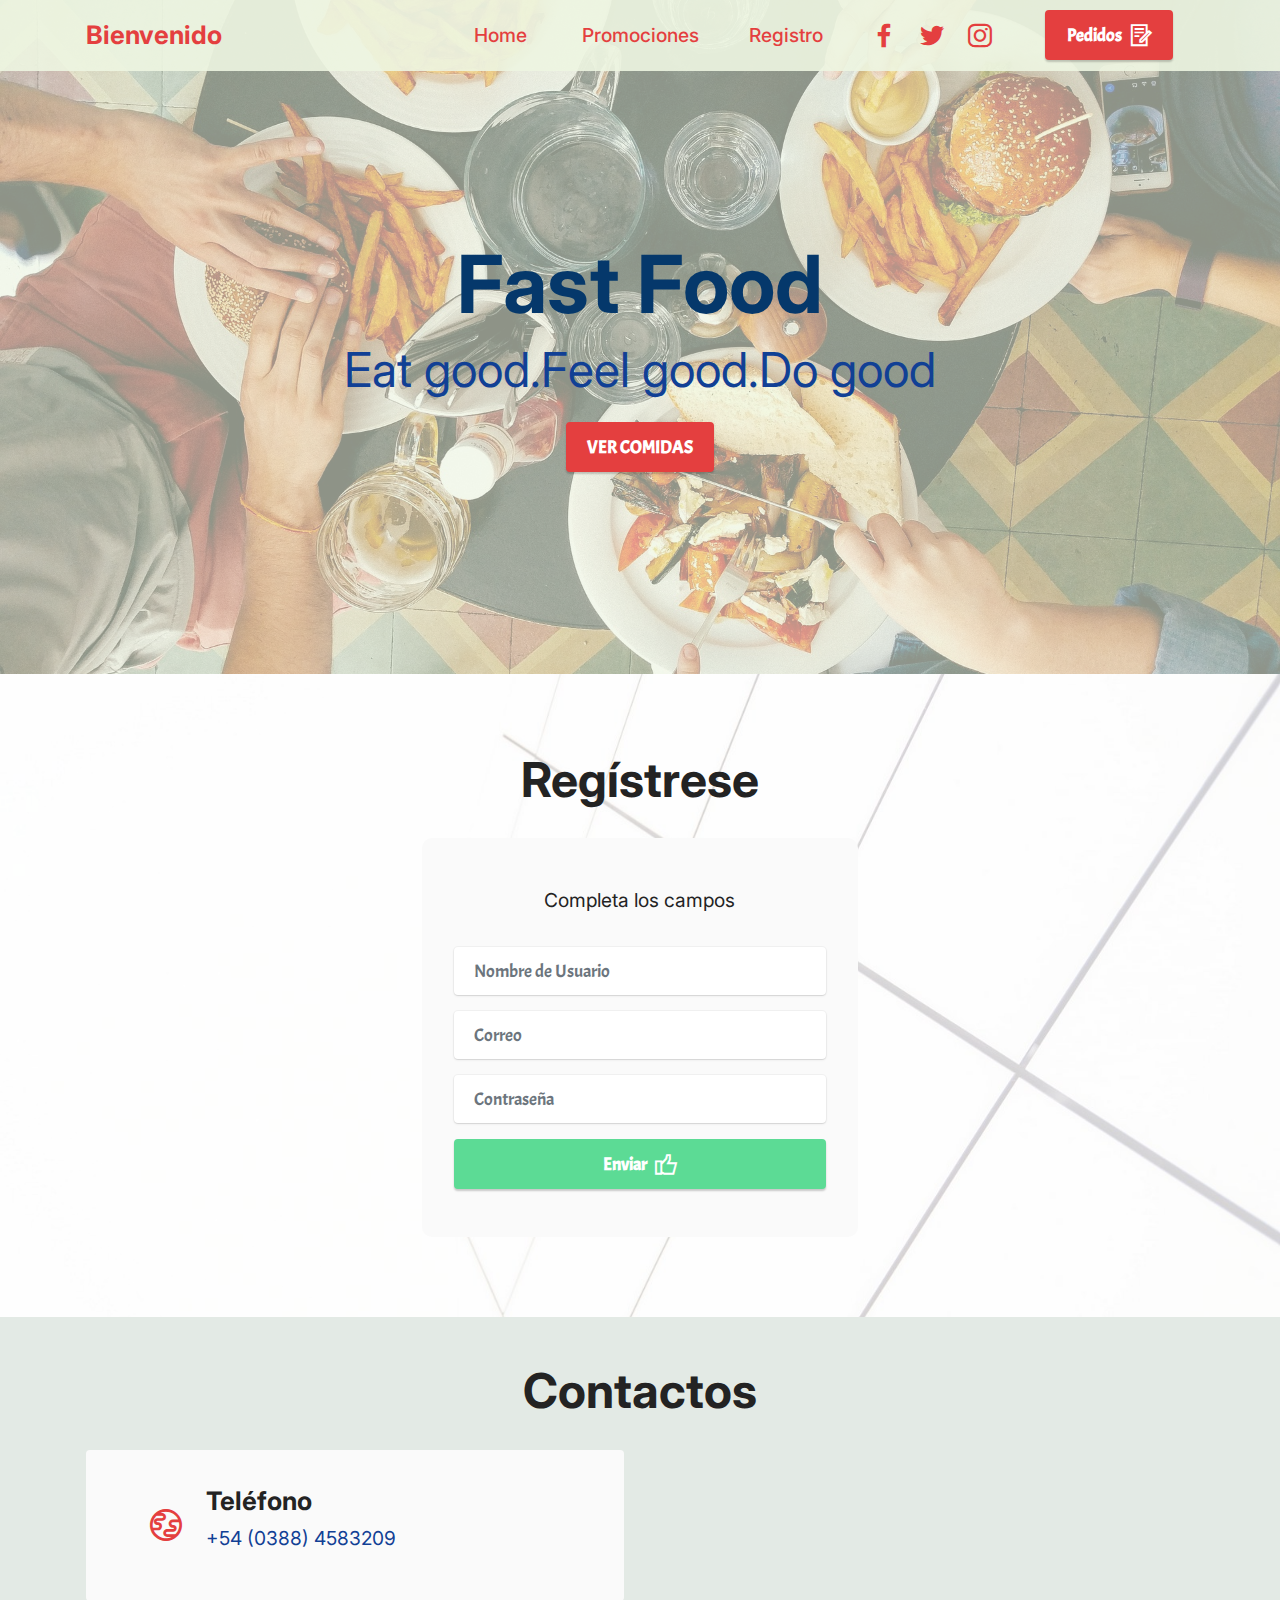
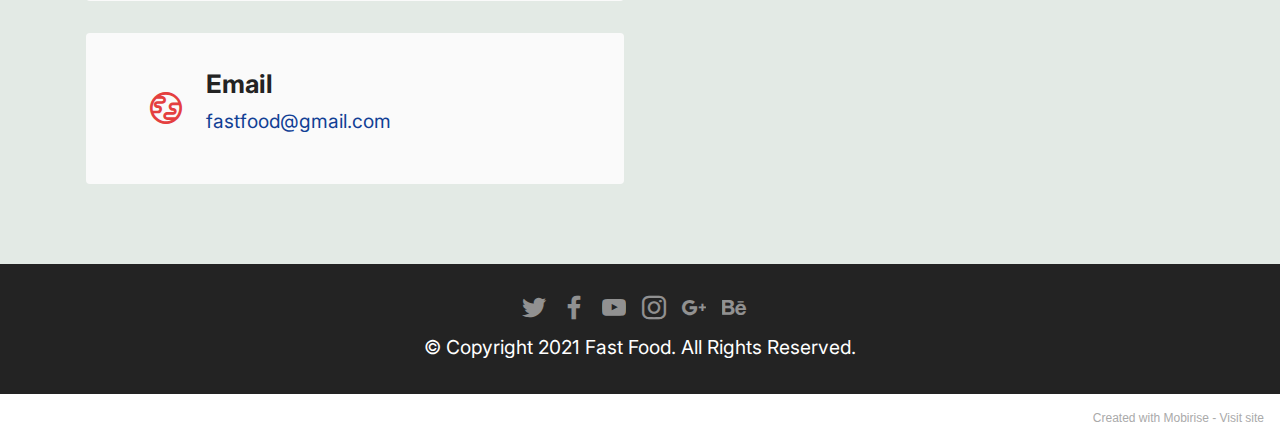
==== page2.html @ 4816d9d2 "Add files via upload" ====
<!DOCTYPE html>
<html  >
<head>
  <!-- Site made with Mobirise Website Builder v5.5.0, https://mobirise.com -->
  <meta charset="UTF-8">
  <meta http-equiv="X-UA-Compatible" content="IE=edge">
  <meta name="generator" content="Mobirise v5.5.0, mobirise.com">
  <meta name="viewport" content="width=device-width, initial-scale=1, minimum-scale=1">
  <link rel="shortcut icon" href="assets/images/mbr.png" type="image/x-icon">
  <meta name="description" content="">
  
  
  <title>Registro</title>
  <link rel="stylesheet" href="assets/web/assets/mobirise-icons2/mobirise2.css">
  <link rel="stylesheet" href="assets/bootstrap/css/bootstrap.min.css">
  <link rel="stylesheet" href="assets/bootstrap/css/bootstrap-grid.min.css">
  <link rel="stylesheet" href="assets/bootstrap/css/bootstrap-reboot.min.css">
  <link rel="stylesheet" href="assets/dropdown/css/style.css">
  <link rel="stylesheet" href="assets/socicon/css/styles.css">
  <link rel="stylesheet" href="assets/theme/css/style.css">
  <link rel="preload" href="https://fonts.googleapis.com/css?family=Inter:100,200,300,400,500,600,700,800,900&display=swap" as="style" onload="this.onload=null;this.rel='stylesheet'">
  <noscript><link rel="stylesheet" href="https://fonts.googleapis.com/css?family=Inter:100,200,300,400,500,600,700,800,900&display=swap"></noscript>
  <link rel="preload" href="https://fonts.googleapis.com/css?family=Acme:400&display=swap" as="style" onload="this.onload=null;this.rel='stylesheet'">
  <noscript><link rel="stylesheet" href="https://fonts.googleapis.com/css?family=Acme:400&display=swap"></noscript>
  <link rel="preload" as="style" href="assets/mobirise/css/mbr-additional.css"><link rel="stylesheet" href="assets/mobirise/css/mbr-additional.css" type="text/css">
  
  
  
  
</head>
<body>

<!-- Analytics -->
<!-- Global site tag (gtag.js) - Google Analytics -->
<script async src="https://www.googletagmanager.com/gtag/js?id=G-RND6JES4FY"></script>
<script>
  window.dataLayer = window.dataLayer || [];
  function gtag(){dataLayer.push(arguments);}
  gtag('js', new Date());

  gtag('config', 'G-RND6JES4FY');
</script>
<!-- /Analytics -->


  
  <section data-bs-version="5.1" class="menu menu3 cid-sO0HNmCEpI" once="menu" id="menu3-s">
    
    <nav class="navbar navbar-dropdown navbar-expand-lg">
        <div class="container">
            <div class="navbar-brand">
                
                <span class="navbar-caption-wrap"><a class="navbar-caption text-primary display-5" href="index.html">Bienvenido</a></span>
            </div>
            <button class="navbar-toggler" type="button" data-toggle="collapse" data-bs-toggle="collapse" data-target="#navbarSupportedContent" data-bs-target="#navbarSupportedContent" aria-controls="navbarNavAltMarkup" aria-expanded="false" aria-label="Toggle navigation">
                <div class="hamburger">
                    <span></span>
                    <span></span>
                    <span></span>
                    <span></span>
                </div>
            </button>
            <div class="collapse navbar-collapse" id="navbarSupportedContent">
                <ul class="navbar-nav nav-dropdown" data-app-modern-menu="true"><li class="nav-item"><a class="nav-link link text-primary display-7" href="index.html">Home&nbsp;</a></li>
                    <li class="nav-item"><a class="nav-link link text-primary display-7" href="page4.html#gallery2-1t">Promociones</a></li>
                    <li class="nav-item"><a class="nav-link link text-primary display-7" href="page2.html#form7-20">Registro</a>
                    </li></ul>
                <div class="icons-menu">
                    <a class="iconfont-wrapper" href="https://mobiri.se" target="_blank">
                        <span class="p-2 mbr-iconfont socicon-facebook socicon"></span>
                    </a>
                    <a class="iconfont-wrapper" href="https://mobiri.se" target="_blank">
                        <span class="p-2 mbr-iconfont socicon-twitter socicon"></span>
                    </a>
                    <a class="iconfont-wrapper" href="https://mobiri.se" target="_blank">
                        <span class="p-2 mbr-iconfont socicon-instagram socicon"></span>
                    </a>
                    
                </div>
                <div class="navbar-buttons mbr-section-btn"><a class="btn btn-primary display-4" href="page3.html#form5-1c"><span class="mobi-mbri mobi-mbri-contact-form mbr-iconfont mbr-iconfont-btn"></span>
                        Pedidos</a></div>
            </div>
        </div>
    </nav>
</section>

<section data-bs-version="5.1" class="header1 cid-sO0HNnOrKz" id="header1-t">

    

    <div class="mbr-overlay" style="opacity: 0.6; background-color: rgb(237, 245, 225);"></div>

    <div class="container">
        <div class="row justify-content-center">
            <div class="col-12 col-lg-8">
                <h1 class="mbr-section-title mbr-fonts-style mb-3 display-1"><strong>Fast Food</strong></h1>
                
                <p class="mbr-text mbr-fonts-style display-2">Eat good.Feel good.Do good</p>
                <div class="mbr-section-btn mt-3"><a class="btn btn-primary display-4" href="index.html#content4-6">VER COMIDAS</a></div>
            </div>
        </div>
    </div>
</section>

<section data-bs-version="5.1" class="form7 cid-sO2kpKdCYU" id="form7-20">
    
    <div class="mbr-overlay"></div>
    <div class="container">
        <div class="mbr-section-head">
            <h3 class="mbr-section-title mbr-fonts-style align-center mb-0 display-2">
                <strong>Regístrese</strong></h3>
            
        </div>
        <div class="row justify-content-center mt-4">
            <div class="col-lg-8 mx-auto mbr-form" data-form-type="formoid">
                <form action="https://mobirise.eu/" method="POST" class="mbr-form form-with-styler mx-auto" data-form-title="Form Name"><input type="hidden" name="email" data-form-email="true" value="JmSwLYJWiqHItjQiKoiKhChWMJL6I3guAiM8AepQ29w8Md8Z3xmCyJMLOm76QM/8bod6u0QLLZIldmNcFqNad4gd3/BIemhF9tUUWLA5V/eNW3bGuggR3zkkkn7nS+KD">
                    <p class="mbr-text mbr-fonts-style align-center mb-4 display-7">&nbsp;Completa los campos&nbsp;</p>
                    <div class="row">
                        <div hidden="hidden" data-form-alert="" class="alert alert-success col-12">Thanks for filling
                            out the form!</div>
                        <div hidden="hidden" data-form-alert-danger="" class="alert alert-danger col-12">Oops...! some
                            problem!</div>
                    </div>
                    <div class="dragArea row">
                        <div class="col-lg-12 col-md-12 col-sm-12 form-group mb-3" data-for="name">
                            <input type="text" name="name" placeholder="Nombre de Usuario" data-form-field="name" class="form-control" value="" id="name-form7-20">
                        </div>
                        <div class="col-lg-12 col-md-12 col-sm-12 form-group mb-3" data-for="email">
                            <input type="email" name="email" placeholder="Correo" data-form-field="email" class="form-control" value="" id="email-form7-20">
                        </div>
                        <div data-for="phone" class="col-lg-12 col-md-12 col-sm-12 form-group mb-3">
                            <input type="tel" name="phone" placeholder="Contraseña" data-form-field="phone" class="form-control" value="" id="phone-form7-20">
                        </div>
                        <div class="col-auto mbr-section-btn align-center"><button type="submit" class="btn btn-secondary display-4"><span class="mobi-mbri mobi-mbri-like mbr-iconfont mbr-iconfont-btn"></span>Enviar</button></div>
                    </div>
                </form>
            </div>
        </div>
    </div>
</section>

<section data-bs-version="5.1" class="contacts3 map1 cid-sO28MG4pJj" id="contacts3-1x">

    
    
    <div class="container">
        <div class="mbr-section-head">
            <h3 class="mbr-section-title mbr-fonts-style align-center mb-0 display-2">
                <strong>Contactos</strong></h3>
            
        </div>
        <div class="row justify-content-center mt-4">
            <div class="card col-12 col-md-6">
                <div class="card-wrapper">
                    <div class="image-wrapper">
                        <span class="mbr-iconfont mobi-mbri-globe mobi-mbri"></span>
                    </div>
                    <div class="text-wrapper">
                        <h6 class="card-title mbr-fonts-style mb-1 display-5"><strong>Teléfono</strong></h6>
                        <p class="mbr-text mbr-fonts-style display-7">+54 (0388) 4583209</p>
                    </div>
                </div>
                <div class="card-wrapper">
                    <div class="image-wrapper">
                        <span class="mbr-iconfont mobi-mbri-globe mobi-mbri"></span>
                    </div>
                    <div class="text-wrapper">
                        <h6 class="card-title mbr-fonts-style mb-1 display-5">
                            <strong>Email</strong>
                        </h6>
                        <p class="mbr-text mbr-fonts-style display-7">fastfood@gmail.com</p>
                    </div>
                </div>
            </div>
            <div class="map-wrapper col-12 col-md-6">
                <div class="google-map"><iframe frameborder="0" style="border:0" src="https://www.google.com/maps/embed/v1/place?key=AIzaSyDk89J4FSunMF33ruMVWJaJht_Ro0kvoXs&amp;q=San Salvador de Jujuy Balcarce 234" allowfullscreen=""></iframe></div>
            </div>
        </div>
    </div>
</section>

<section data-bs-version="5.1" class="footer3 cid-sO2r8i5CDQ" once="footers" id="footer3-21">

    

    

    <div class="container">
        <div class="media-container-row align-center mbr-white">
            
            <div class="row social-row">
                <div class="social-list align-right pb-2">
                    
                    
                    
                    
                    
                    
                <div class="soc-item">
                        <a href="https://twitter.com/mobirise" target="_blank">
                            <span class="socicon-twitter socicon mbr-iconfont mbr-iconfont-social"></span>
                        </a>
                    </div><div class="soc-item">
                        <a href="https://www.facebook.com/pages/Mobirise/1616226671953247" target="_blank">
                            <span class="socicon-facebook socicon mbr-iconfont mbr-iconfont-social"></span>
                        </a>
                    </div><div class="soc-item">
                        <a href="https://www.youtube.com/c/mobirise" target="_blank">
                            <span class="socicon-youtube socicon mbr-iconfont mbr-iconfont-social"></span>
                        </a>
                    </div><div class="soc-item">
                        <a href="https://instagram.com/mobirise" target="_blank">
                            <span class="socicon-instagram socicon mbr-iconfont mbr-iconfont-social"></span>
                        </a>
                    </div><div class="soc-item">
                        <a href="https://plus.google.com/u/0/+Mobirise" target="_blank">
                            <span class="socicon-googleplus socicon mbr-iconfont mbr-iconfont-social"></span>
                        </a>
                    </div><div class="soc-item">
                        <a href="https://www.behance.net/Mobirise" target="_blank">
                            <span class="socicon-behance socicon mbr-iconfont mbr-iconfont-social"></span>
                        </a>
                    </div></div>
            </div>
            <div class="row row-copirayt">
                <p class="mbr-text mb-0 mbr-fonts-style mbr-white align-center display-7">
                    © Copyright 2021 Fast Food. All Rights Reserved.
                </p>
            </div>
        </div>
    </div>
</section><section style="background-color: #fff; font-family: -apple-system, BlinkMacSystemFont, 'Segoe UI', 'Roboto', 'Helvetica Neue', Arial, sans-serif; color:#aaa; font-size:12px; padding: 0; align-items: center; display: flex;"><a href="https://mobirise.site/j" style="flex: 1 1; height: 3rem; padding-left: 1rem;"></a><p style="flex: 0 0 auto; margin:0; padding-right:1rem;">Created with Mobirise - <a href="https://mobirise.site/l" style="color:#aaa;">Visit site</a></p></section><script src="assets/bootstrap/js/bootstrap.bundle.min.js"></script>  <script src="assets/smoothscroll/smooth-scroll.js"></script>  <script src="assets/ytplayer/index.js"></script>  <script src="assets/dropdown/js/navbar-dropdown.js"></script>  <script src="assets/theme/js/script.js"></script>  <script src="assets/formoid/formoid.min.js"></script>  
  
  
</body>
</html>
---- assets/web/assets/mobirise-icons2/mobirise2.css ----
@font-face {
  font-family: 'Moririse2';
  font-display: swap;
  src:  url('mobirise2.eot?f2bix4');
  src:  url('mobirise2.eot?f2bix4#iefix') format('embedded-opentype'),
    url('mobirise2.ttf?f2bix4') format('truetype'),
    url('mobirise2.woff?f2bix4') format('woff'),
    url('mobirise2.svg?f2bix4#mobirise2') format('svg');
  font-weight: normal;
  font-style: normal;
}

[class^="mobi-"], [class*=" mobi-"] {
  /* use !important to prevent issues with browser extensions that change fonts */
  font-family: 'Moririse2' !important;
  speak: none;
  font-style: normal;
  font-weight: normal;
  font-variant: normal;
  text-transform: none;
  line-height: 1;

  /* Better Font Rendering =========== */
  -webkit-font-smoothing: antialiased;
  -moz-osx-font-smoothing: grayscale;
}

.mobi-mbri-add-submenu:before {
  content: "\e900";
}
.mobi-mbri-alert:before {
  content: "\e901";
}
.mobi-mbri-align-center:before {
  content: "\e902";
}
.mobi-mbri-align-justify:before {
  content: "\e903";
}
.mobi-mbri-align-left:before {
  content: "\e904";
}
.mobi-mbri-align-right:before {
  content: "\e905";
}
.mobi-mbri-android:before {
  content: "\e906";
}
.mobi-mbri-apple:before {
  content: "\e907";
}
.mobi-mbri-arrow-down:before {
  content: "\e908";
}
.mobi-mbri-arrow-next:before {
  content: "\e909";
}
.mobi-mbri-arrow-prev:before {
  content: "\e90a";
}
.mobi-mbri-arrow-up:before {
  content: "\e90b";
}
.mobi-mbri-bold:before {
  content: "\e90c";
}
.mobi-mbri-bookmark:before {
  content: "\e90d";
}
.mobi-mbri-bootstrap:before {
  content: "\e90e";
}
.mobi-mbri-briefcase:before {
  content: "\e90f";
}
.mobi-mbri-browse:before {
  content: "\e910";
}
.mobi-mbri-bulleted-list:before {
  content: "\e911";
}
.mobi-mbri-calendar:before {
  content: "\e912";
}
.mobi-mbri-camera:before {
  content: "\e913";
}
.mobi-mbri-cart-add:before {
  content: "\e914";
}
.mobi-mbri-cart-full:before {
  content: "\e915";
}
.mobi-mbri-cash:before {
  content: "\e916";
}
.mobi-mbri-change-style:before {
  content: "\e917";
}
.mobi-mbri-chat:before {
  content: "\e918";
}
.mobi-mbri-clock:before {
  content: "\e919";
}
.mobi-mbri-close:before {
  content: "\e91a";
}
.mobi-mbri-cloud:before {
  content: "\e91b";
}
.mobi-mbri-code:before {
  content: "\e91c";
}
.mobi-mbri-contact-form:before {
  content: "\e91d";
}
.mobi-mbri-credit-card:before {
  content: "\e91e";
}
.mobi-mbri-cursor-click:before {
  content: "\e91f";
}
.mobi-mbri-cust-feedback:before {
  content: "\e920";
}
.mobi-mbri-database:before {
  content: "\e921";
}
.mobi-mbri-delivery:before {
  content: "\e922";
}
.mobi-mbri-desktop:before {
  content: "\e923";
}
.mobi-mbri-devices:before {
  content: "\e924";
}
.mobi-mbri-down:before {
  content: "\e925";
}
.mobi-mbri-download-2:before {
  content: "\e926";
}
.mobi-mbri-download:before {
  content: "\e927";
}
.mobi-mbri-drag-n-drop-2:before {
  content: "\e928";
}
.mobi-mbri-drag-n-drop:before {
  content: "\e929";
}
.mobi-mbri-edit-2:before {
  content: "\e92a";
}
.mobi-mbri-edit:before {
  content: "\e92b";
}
.mobi-mbri-error:before {
  content: "\e92c";
}
.mobi-mbri-extension:before {
  content: "\e92d";
}
.mobi-mbri-features:before {
  content: "\e92e";
}
.mobi-mbri-file:before {
  content: "\e92f";
}
.mobi-mbri-flag:before {
  content: "\e930";
}
.mobi-mbri-folder:before {
  content: "\e931";
}
.mobi-mbri-gift:before {
  content: "\e932";
}
.mobi-mbri-github:before {
  content: "\e933";
}
.mobi-mbri-globe-2:before {
  content: "\e934";
}
.mobi-mbri-globe:before {
  content: "\e935";
}
.mobi-mbri-growing-chart:before {
  content: "\e936";
}
.mobi-mbri-hearth:before {
  content: "\e937";
}
.mobi-mbri-help:before {
  content: "\e938";
}
.mobi-mbri-home:before {
  content: "\e939";
}
.mobi-mbri-hot-cup:before {
  content: "\e93a";
}
.mobi-mbri-idea:before {
  content: "\e93b";
}
.mobi-mbri-image-gallery:before {
  content: "\e93c";
}
.mobi-mbri-image-slider:before {
  content: "\e93d";
}
.mobi-mbri-info:before {
  content: "\e93e";
}
.mobi-mbri-italic:before {
  content: "\e93f";
}
.mobi-mbri-key:before {
  content: "\e940";
}
.mobi-mbri-laptop:before {
  content: "\e941";
}
.mobi-mbri-layers:before {
  content: "\e942";
}
.mobi-mbri-left-right:before {
  content: "\e943";
}
.mobi-mbri-left:before {
  content: "\e944";
}
.mobi-mbri-letter:before {
  content: "\e945";
}
.mobi-mbri-like:before {
  content: "\e946";
}
.mobi-mbri-link:before {
  content: "\e947";
}
.mobi-mbri-lock:before {
  content: "\e948";
}
.mobi-mbri-login:before {
  content: "\e949";
}
.mobi-mbri-logout:before {
  content: "\e94a";
}
.mobi-mbri-magic-stick:before {
  content: "\e94b";
}
.mobi-mbri-map-pin:before {
  content: "\e94c";
}
.mobi-mbri-menu:before {
  content: "\e94d";
}
.mobi-mbri-mobile-2:before {
  content: "\e94e";
}
.mobi-mbri-mobile-horizontal:before {
  content: "\e94f";
}
.mobi-mbri-mobile:before {
  content: "\e950";
}
.mobi-mbri-mobirise:before {
  content: "\e951";
}
.mobi-mbri-more-horizontal:before {
  content: "\e952";
}
.mobi-mbri-more-vertical:before {
  content: "\e953";
}
.mobi-mbri-music:before {
  content: "\e954";
}
.mobi-mbri-new-file:before {
  content: "\e955";
}
.mobi-mbri-numbered-list:before {
  content: "\e956";
}
.mobi-mbri-opened-folder:before {
  content: "\e957";
}
.mobi-mbri-pages:before {
  content: "\e958";
}
.mobi-mbri-paper-plane:before {
  content: "\e959";
}
.mobi-mbri-paperclip:before {
  content: "\e95a";
}
.mobi-mbri-phone:before {
  content: "\e95b";
}
.mobi-mbri-photo:before {
  content: "\e95c";
}
.mobi-mbri-photos:before {
  content: "\e95d";
}
.mobi-mbri-pin:before {
  content: "\e95e";
}
.mobi-mbri-play:before {
  content: "\e95f";
}
.mobi-mbri-plus:before {
  content: "\e960";
}
.mobi-mbri-preview:before {
  content: "\e961";
}
.mobi-mbri-print:before {
  content: "\e962";
}
.mobi-mbri-protect:before {
  content: "\e963";
}
.mobi-mbri-question:before {
  content: "\e964";
}
.mobi-mbri-quote-left:before {
  content: "\e965";
}
.mobi-mbri-quote-right:before {
  content: "\e966";
}
.mobi-mbri-redo:before {
  content: "\e967";
}
.mobi-mbri-refresh:before {
  content: "\e968";
}
.mobi-mbri-responsive-2:before {
  content: "\e969";
}
.mobi-mbri-responsive:before {
  content: "\e96a";
}
.mobi-mbri-right:before {
  content: "\e96b";
}
.mobi-mbri-rocket:before {
  content: "\e96c";
}
.mobi-mbri-sad-face:before {
  content: "\e96d";
}
.mobi-mbri-sale:before {
  content: "\e96e";
}
.mobi-mbri-save:before {
  content: "\e96f";
}
.mobi-mbri-search:before {
  content: "\e970";
}
.mobi-mbri-setting-2:before {
  content: "\e971";
}
.mobi-mbri-setting-3:before {
  content: "\e972";
}
.mobi-mbri-setting:before {
  content: "\e973";
}
.mobi-mbri-share:before {
  content: "\e974";
}
.mobi-mbri-shopping-bag:before {
  content: "\e975";
}
.mobi-mbri-shopping-basket:before {
  content: "\e976";
}
.mobi-mbri-shopping-cart:before {
  content: "\e977";
}
.mobi-mbri-sites:before {
  content: "\e978";
}
.mobi-mbri-smile-face:before {
  content: "\e979";
}
.mobi-mbri-speed:before {
  content: "\e97a";
}
.mobi-mbri-star:before {
  content: "\e97b";
}
.mobi-mbri-success:before {
  content: "\e97c";
}
.mobi-mbri-sun:before {
  content: "\e97d";
}
.mobi-mbri-sun2:before {
  content: "\e97e";
}
.mobi-mbri-tablet-vertical:before {
  content: "\e97f";
}
.mobi-mbri-tablet:before {
  content: "\e980";
}
.mobi-mbri-target:before {
  content: "\e981";
}
.mobi-mbri-timer:before {
  content: "\e982";
}
.mobi-mbri-to-ftp:before {
  content: "\e983";
}
.mobi-mbri-to-local-drive:before {
  content: "\e984";
}
.mobi-mbri-touch-swipe:before {
  content: "\e985";
}
.mobi-mbri-touch:before {
  content: "\e986";
}
.mobi-mbri-trash:before {
  content: "\e987";
}
.mobi-mbri-underline:before {
  content: "\e988";
}
.mobi-mbri-undo:before {
  content: "\e989";
}
.mobi-mbri-unlink:before {
  content: "\e98a";
}
.mobi-mbri-unlock:before {
  content: "\e98b";
}
.mobi-mbri-up-down:before {
  content: "\e98c";
}
.mobi-mbri-up:before {
  content: "\e98d";
}
.mobi-mbri-update:before {
  content: "\e98e";
}
.mobi-mbri-upload-2:before {
  content: "\e98f";
}
.mobi-mbri-upload:before {
  content: "\e990";
}
.mobi-mbri-user-2:before {
  content: "\e991";
}
.mobi-mbri-user:before {
  content: "\e992";
}
.mobi-mbri-users:before {
  content: "\e993";
}
.mobi-mbri-video-play:before {
  content: "\e994";
}
.mobi-mbri-video:before {
  content: "\e995";
}
.mobi-mbri-watch:before {
  content: "\e996";
}
.mobi-mbri-website-theme-2:before {
  content: "\e997";
}
.mobi-mbri-website-theme:before {
  content: "\e998";
}
.mobi-mbri-wifi:before {
  content: "\e999";
}
.mobi-mbri-windows:before {
  content: "\e99a";
}
.mobi-mbri-zoom-in:before {
  content: "\e99b";
}
.mobi-mbri-zoom-out:before {
  content: "\e99c";
}
---- assets/dropdown/css/style.css ----
.navbar-dropdown {
  left: 0;
  padding: 0;
  position: absolute;
  right: 0;
  top: 0;
  transition: all 0.45s ease;
  z-index: 1030;
  background: #282828; }
  .navbar-dropdown .navbar-logo {
    margin-right: 0.8rem;
    transition: margin 0.3s ease-in-out;
    vertical-align: middle; }
    .navbar-dropdown .navbar-logo img {
      height: 3.125rem;
      transition: all 0.3s ease-in-out; }
    .navbar-dropdown .navbar-logo.mbr-iconfont {
      font-size: 3.125rem;
      line-height: 3.125rem; }
  .navbar-dropdown .navbar-caption {
    font-weight: 700;
    white-space: normal;
    vertical-align: -4px;
    line-height: 3.125rem !important; }
    .navbar-dropdown .navbar-caption, .navbar-dropdown .navbar-caption:hover {
      color: inherit;
      text-decoration: none; }
  .navbar-dropdown .mbr-iconfont + .navbar-caption {
    vertical-align: -1px; }
  .navbar-dropdown.navbar-fixed-top {
    position: fixed; }
  .navbar-dropdown .navbar-brand span {
    vertical-align: -4px; }
  .navbar-dropdown.bg-color.transparent {
    background: none; }
  .navbar-dropdown.navbar-short .navbar-brand {
    padding: 0.625rem 0; }
    .navbar-dropdown.navbar-short .navbar-brand span {
      vertical-align: -1px; }
  .navbar-dropdown.navbar-short .navbar-caption {
    line-height: 2.375rem !important;
    vertical-align: -2px; }
  .navbar-dropdown.navbar-short .navbar-logo {
    margin-right: 0.5rem; }
    .navbar-dropdown.navbar-short .navbar-logo img {
      height: 2.375rem; }
    .navbar-dropdown.navbar-short .navbar-logo.mbr-iconfont {
      font-size: 2.375rem;
      line-height: 2.375rem; }
  .navbar-dropdown.navbar-short .mbr-table-cell {
    height: 3.625rem; }
  .navbar-dropdown .navbar-close {
    left: 0.6875rem;
    position: fixed;
    top: 0.75rem;
    z-index: 1000; }
  .navbar-dropdown .hamburger-icon {
    content: "";
    display: inline-block;
    vertical-align: middle;
    width: 16px;
    -webkit-box-shadow: 0 -6px 0 1px #282828,0 0 0 1px #282828,0 6px 0 1px #282828;
    -moz-box-shadow: 0 -6px 0 1px #282828,0 0 0 1px #282828,0 6px 0 1px #282828;
    box-shadow: 0 -6px 0 1px #282828,0 0 0 1px #282828,0 6px 0 1px #282828; }

.dropdown-menu .dropdown-toggle[data-toggle="dropdown-submenu"]::after {
  border-bottom: 0.35em solid transparent;
  border-left: 0.35em solid;
  border-right: 0;
  border-top: 0.35em solid transparent;
  margin-left: 0.3rem; }

.dropdown-menu .dropdown-item:focus {
  outline: 0; }

.nav-dropdown {
  font-size: 0.75rem;
  font-weight: 500;
  height: auto !important; }
  .nav-dropdown .nav-btn {
    padding-left: 1rem; }
  .nav-dropdown .link {
    margin: .667em 1.667em;
    font-weight: 500;
    padding: 0;
    transition: color .2s ease-in-out; }
    .nav-dropdown .link.dropdown-toggle {
      margin-right: 2.583em; }
      .nav-dropdown .link.dropdown-toggle::after {
        margin-left: .25rem;
        border-top: 0.35em solid;
        border-right: 0.35em solid transparent;
        border-left: 0.35em solid transparent;
        border-bottom: 0; }
      .nav-dropdown .link.dropdown-toggle[aria-expanded="true"] {
        margin: 0;
        padding: 0.667em 3.263em  0.667em 1.667em; }
  .nav-dropdown .link::after,
  .nav-dropdown .dropdown-item::after {
    color: inherit; }
  .nav-dropdown .btn {
    font-size: 0.75rem;
    font-weight: 700;
    letter-spacing: 0;
    margin-bottom: 0;
    padding-left: 1.25rem;
    padding-right: 1.25rem; }
  .nav-dropdown .dropdown-menu {
    border-radius: 0;
    border: 0;
    left: 0;
    margin: 0;
    padding-bottom: 1.25rem;
    padding-top: 1.25rem;
    position: relative; }
  .nav-dropdown .dropdown-submenu {
    margin-left: 0.125rem;
    top: 0; }
  .nav-dropdown .dropdown-item {
    font-weight: 500;
    line-height: 2;
    padding: 0.3846em 4.615em 0.3846em 1.5385em;
    position: relative;
    transition: color .2s ease-in-out, background-color .2s ease-in-out; }
    .nav-dropdown .dropdown-item::after {
      margin-top: -0.3077em;
      position: absolute;
      right: 1.1538em;
      top: 50%; }
    .nav-dropdown .dropdown-item:focus, .nav-dropdown .dropdown-item:hover {
      background: none; }

@media (max-width: 767px) {
  .nav-dropdown.navbar-toggleable-sm {
    bottom: 0;
    display: none;
    left: 0;
    overflow-x: hidden;
    position: fixed;
    top: 0;
    transform: translateX(-100%);
    -ms-transform: translateX(-100%);
    -webkit-transform: translateX(-100%);
    width: 18.75rem;
    z-index: 999; } }
.nav-dropdown.navbar-toggleable-xl {
  bottom: 0;
  display: none;
  left: 0;
  overflow-x: hidden;
  position: fixed;
  top: 0;
  transform: translateX(-100%);
  -ms-transform: translateX(-100%);
  -webkit-transform: translateX(-100%);
  width: 18.75rem;
  z-index: 999; }

.nav-dropdown-sm {
  display: block !important;
  overflow-x: hidden;
  overflow: auto;
  padding-top: 3.875rem; }
  .nav-dropdown-sm::after {
    content: "";
    display: block;
    height: 3rem;
    width: 100%; }
  .nav-dropdown-sm.collapse.in ~ .navbar-close {
    display: block !important; }
  .nav-dropdown-sm.collapsing, .nav-dropdown-sm.collapse.in {
    transform: translateX(0);
    -ms-transform: translateX(0);
    -webkit-transform: translateX(0);
    transition: all 0.25s ease-out;
    -webkit-transition: all 0.25s ease-out;
    background: #282828; }
  .nav-dropdown-sm.collapsing[aria-expanded="false"] {
    transform: translateX(-100%);
    -ms-transform: translateX(-100%);
    -webkit-transform: translateX(-100%); }
  .nav-dropdown-sm .nav-item {
    display: block;
    margin-left: 0 !important;
    padding-left: 0; }
  .nav-dropdown-sm .link,
  .nav-dropdown-sm .dropdown-item {
    border-top: 1px dotted rgba(255, 255, 255, 0.1);
    font-size: 0.8125rem;
    line-height: 1.6;
    margin: 0 !important;
    padding: 0.875rem 2.4rem 0.875rem 1.5625rem !important;
    position: relative;
    white-space: normal; }
    .nav-dropdown-sm .link:focus, .nav-dropdown-sm .link:hover,
    .nav-dropdown-sm .dropdown-item:focus,
    .nav-dropdown-sm .dropdown-item:hover {
      background: rgba(0, 0, 0, 0.2) !important;
      color: #c0a375; }
  .nav-dropdown-sm .nav-btn {
    position: relative;
    padding: 1.5625rem 1.5625rem 0 1.5625rem; }
    .nav-dropdown-sm .nav-btn::before {
      border-top: 1px dotted rgba(255, 255, 255, 0.1);
      content: "";
      left: 0;
      position: absolute;
      top: 0;
      width: 100%; }
    .nav-dropdown-sm .nav-btn + .nav-btn {
      padding-top: 0.625rem; }
      .nav-dropdown-sm .nav-btn + .nav-btn::before {
        display: none; }
  .nav-dropdown-sm .btn {
    padding: 0.625rem 0; }
  .nav-dropdown-sm .dropdown-toggle[data-toggle="dropdown-submenu"]::after {
    margin-left: .25rem;
    border-top: 0.35em solid;
    border-right: 0.35em solid transparent;
    border-left: 0.35em solid transparent;
    border-bottom: 0; }
  .nav-dropdown-sm .dropdown-toggle[data-toggle="dropdown-submenu"][aria-expanded="true"]::after {
    border-top: 0;
    border-right: 0.35em solid transparent;
    border-left: 0.35em solid transparent;
    border-bottom: 0.35em solid; }
  .nav-dropdown-sm .dropdown-menu {
    margin: 0;
    padding: 0;
    position: relative;
    top: 0;
    left: 0;
    width: 100%;
    border: 0;
    float: none;
    border-radius: 0;
    background: none; }
  .nav-dropdown-sm .dropdown-submenu {
    left: 100%;
    margin-left: 0.125rem;
    margin-top: -1.25rem;
    top: 0; }

.navbar-toggleable-sm .nav-dropdown .dropdown-menu {
  position: absolute; }

.navbar-toggleable-sm .nav-dropdown .dropdown-submenu {
  left: 100%;
  margin-left: 0.125rem;
  margin-top: -1.25rem;
  top: 0; }

.navbar-toggleable-sm.opened .nav-dropdown .dropdown-menu {
  position: relative; }

.navbar-toggleable-sm.opened .nav-dropdown .dropdown-submenu {
  left: 0;
  margin-left: 00rem;
  margin-top: 0rem;
  top: 0; }

.is-builder .nav-dropdown.collapsing {
  transition: none !important; }
---- assets/socicon/css/styles.css ----
@charset "UTF-8";

@font-face {
  font-family: 'Socicon';
  src:  url('../fonts/socicon.eot');
  src:  url('../fonts/socicon.eot?#iefix') format('embedded-opentype'),
    url('../fonts/socicon.woff2') format('woff2'),
    url('../fonts/socicon.ttf') format('truetype'),
    url('../fonts/socicon.woff') format('woff'),
    url('../fonts/socicon.svg#socicon') format('svg');
  font-weight: normal;
  font-style: normal;
  font-display: swap;
}

[data-icon]:before {
  font-family: "socicon" !important;
  content: attr(data-icon);
  font-style: normal !important;
  font-weight: normal !important;
  font-variant: normal !important;
  text-transform: none !important;
  speak: none;
  line-height: 1;
  -webkit-font-smoothing: antialiased;
  -moz-osx-font-smoothing: grayscale;
}

[class^="socicon-"], [class*=" socicon-"] {
  /* use !important to prevent issues with browser extensions that change fonts */
  font-family: 'Socicon' !important;
  speak: none;
  font-style: normal;
  font-weight: normal;
  font-variant: normal;
  text-transform: none;
  line-height: 1;

  /* Better Font Rendering =========== */
  -webkit-font-smoothing: antialiased;
  -moz-osx-font-smoothing: grayscale;
}

.socicon-eitaa:before {
  content: "\e97c";
}
.socicon-soroush:before {
  content: "\e97d";
}
.socicon-bale:before {
  content: "\e97e";
}
.socicon-zazzle:before {
  content: "\e97b";
}
.socicon-society6:before {
  content: "\e97a";
}
.socicon-redbubble:before {
  content: "\e979";
}
.socicon-avvo:before {
  content: "\e978";
}
.socicon-stitcher:before {
  content: "\e977";
}
.socicon-googlehangouts:before {
  content: "\e974";
}
.socicon-dlive:before {
  content: "\e975";
}
.socicon-vsco:before {
  content: "\e976";
}
.socicon-flipboard:before {
  content: "\e973";
}
.socicon-ubuntu:before {
  content: "\e958";
}
.socicon-artstation:before {
  content: "\e959";
}
.socicon-invision:before {
  content: "\e95a";
}
.socicon-torial:before {
  content: "\e95b";
}
.socicon-collectorz:before {
  content: "\e95c";
}
.socicon-seenthis:before {
  content: "\e95d";
}
.socicon-googleplaymusic:before {
  content: "\e95e";
}
.socicon-debian:before {
  content: "\e95f";
}
.socicon-filmfreeway:before {
  content: "\e960";
}
.socicon-gnome:before {
  content: "\e961";
}
.socicon-itchio:before {
  content: "\e962";
}
.socicon-jamendo:before {
  content: "\e963";
}
.socicon-mix:before {
  content: "\e964";
}
.socicon-sharepoint:before {
  content: "\e965";
}
.socicon-tinder:before {
  content: "\e966";
}
.socicon-windguru:before {
  content: "\e967";
}
.socicon-cdbaby:before {
  content: "\e968";
}
.socicon-elementaryos:before {
  content: "\e969";
}
.socicon-stage32:before {
  content: "\e96a";
}
.socicon-tiktok:before {
  content: "\e96b";
}
.socicon-gitter:before {
  content: "\e96c";
}
.socicon-letterboxd:before {
  content: "\e96d";
}
.socicon-threema:before {
  content: "\e96e";
}
.socicon-splice:before {
  content: "\e96f";
}
.socicon-metapop:before {
  content: "\e970";
}
.socicon-naver:before {
  content: "\e971";
}
.socicon-remote:before {
  content: "\e972";
}
.socicon-internet:before {
  content: "\e957";
}
.socicon-moddb:before {
  content: "\e94b";
}
.socicon-indiedb:before {
  content: "\e94c";
}
.socicon-traxsource:before {
  content: "\e94d";
}
.socicon-gamefor:before {
  content: "\e94e";
}
.socicon-pixiv:before {
  content: "\e94f";
}
.socicon-myanimelist:before {
  content: "\e950";
}
.socicon-blackberry:before {
  content: "\e951";
}
.socicon-wickr:before {
  content: "\e952";
}
.socicon-spip:before {
  content: "\e953";
}
.socicon-napster:before {
  content: "\e954";
}
.socicon-beatport:before {
  content: "\e955";
}
.socicon-hackerone:before {
  content: "\e956";
}
.socicon-hackernews:before {
  content: "\e946";
}
.socicon-smashwords:before {
  content: "\e947";
}
.socicon-kobo:before {
  content: "\e948";
}
.socicon-bookbub:before {
  content: "\e949";
}
.socicon-mailru:before {
  content: "\e94a";
}
.socicon-gitlab:before {
  content: "\e945";
}
.socicon-instructables:before {
  content: "\e944";
}
.socicon-portfolio:before {
  content: "\e943";
}
.socicon-codered:before {
  content: "\e940";
}
.socicon-origin:before {
  content: "\e941";
}
.socicon-nextdoor:before {
  content: "\e942";
}
.socicon-udemy:before {
  content: "\e93f";
}
.socicon-livemaster:before {
  content: "\e93e";
}
.socicon-crunchbase:before {
  content: "\e93b";
}
.socicon-homefy:before {
  content: "\e93c";
}
.socicon-calendly:before {
  content: "\e93d";
}
.socicon-realtor:before {
  content: "\e90f";
}
.socicon-tidal:before {
  content: "\e910";
}
.socicon-qobuz:before {
  content: "\e911";
}
.socicon-natgeo:before {
  content: "\e912";
}
.socicon-mastodon:before {
  content: "\e913";
}
.socicon-unsplash:before {
  content: "\e914";
}
.socicon-homeadvisor:before {
  content: "\e915";
}
.socicon-angieslist:before {
  content: "\e916";
}
.socicon-codepen:before {
  content: "\e917";
}
.socicon-slack:before {
  content: "\e918";
}
.socicon-openaigym:before {
  content: "\e919";
}
.socicon-logmein:before {
  content: "\e91a";
}
.socicon-fiverr:before {
  content: "\e91b";
}
.socicon-gotomeeting:before {
  content: "\e91c";
}
.socicon-aliexpress:before {
  content: "\e91d";
}
.socicon-guru:before {
  content: "\e91e";
}
.socicon-appstore:before {
  content: "\e91f";
}
.socicon-homes:before {
  content: "\e920";
}
.socicon-zoom:before {
  content: "\e921";
}
.socicon-alibaba:before {
  content: "\e922";
}
.socicon-craigslist:before {
  content: "\e923";
}
.socicon-wix:before {
  content: "\e924";
}
.socicon-redfin:before {
  content: "\e925";
}
.socicon-googlecalendar:before {
  content: "\e926";
}
.socicon-shopify:before {
  content: "\e927";
}
.socicon-freelancer:before {
  content: "\e928";
}
.socicon-seedrs:before {
  content: "\e929";
}
.socicon-bing:before {
  content: "\e92a";
}
.socicon-doodle:before {
  content: "\e92b";
}
.socicon-bonanza:before {
  content: "\e92c";
}
.socicon-squarespace:before {
  content: "\e92d";
}
.socicon-toptal:before {
  content: "\e92e";
}
.socicon-gust:before {
  content: "\e92f";
}
.socicon-ask:before {
  content: "\e930";
}
.socicon-trulia:before {
  content: "\e931";
}
.socicon-loomly:before {
  content: "\e932";
}
.socicon-ghost:before {
  content: "\e933";
}
.socicon-upwork:before {
  content: "\e934";
}
.socicon-fundable:before {
  content: "\e935";
}
.socicon-booking:before {
  content: "\e936";
}
.socicon-googlemaps:before {
  content: "\e937";
}
.socicon-zillow:before {
  content: "\e938";
}
.socicon-niconico:before {
  content: "\e939";
}
.socicon-toneden:before {
  content: "\e93a";
}
.socicon-augment:before {
  content: "\e908";
}
.socicon-bitbucket:before {
  content: "\e909";
}
.socicon-fyuse:before {
  content: "\e90a";
}
.socicon-yt-gaming:before {
  content: "\e90b";
}
.socicon-sketchfab:before {
  content: "\e90c";
}
.socicon-mobcrush:before {
  content: "\e90d";
}
.socicon-microsoft:before {
  content: "\e90e";
}
.socicon-pandora:before {
  content: "\e907";
}
.socicon-messenger:before {
  content: "\e906";
}
.socicon-gamewisp:before {
  content: "\e905";
}
.socicon-bloglovin:before {
  content: "\e904";
}
.socicon-tunein:before {
  content: "\e903";
}
.socicon-gamejolt:before {
  content: "\e901";
}
.socicon-trello:before {
  content: "\e902";
}
.socicon-spreadshirt:before {
  content: "\e900";
}
.socicon-500px:before {
  content: "\e000";
}
.socicon-8tracks:before {
  content: "\e001";
}
.socicon-airbnb:before {
  content: "\e002";
}
.socicon-alliance:before {
  content: "\e003";
}
.socicon-amazon:before {
  content: "\e004";
}
.socicon-amplement:before {
  content: "\e005";
}
.socicon-android:before {
  content: "\e006";
}
.socicon-angellist:before {
  content: "\e007";
}
.socicon-apple:before {
  content: "\e008";
}
.socicon-appnet:before {
  content: "\e009";
}
.socicon-baidu:before {
  content: "\e00a";
}
.socicon-bandcamp:before {
  content: "\e00b";
}
.socicon-battlenet:before {
  content: "\e00c";
}
.socicon-mixer:before {
  content: "\e00d";
}
.socicon-bebee:before {
  content: "\e00e";
}
.socicon-bebo:before {
  content: "\e00f";
}
.socicon-behance:before {
  content: "\e010";
}
.socicon-blizzard:before {
  content: "\e011";
}
.socicon-blogger:before {
  content: "\e012";
}
.socicon-buffer:before {
  content: "\e013";
}
.socicon-chrome:before {
  content: "\e014";
}
.socicon-coderwall:before {
  content: "\e015";
}
.socicon-curse:before {
  content: "\e016";
}
.socicon-dailymotion:before {
  content: "\e017";
}
.socicon-deezer:before {
  content: "\e018";
}
.socicon-delicious:before {
  content: "\e019";
}
.socicon-deviantart:before {
  content: "\e01a";
}
.socicon-diablo:before {
  content: "\e01b";
}
.socicon-digg:before {
  content: "\e01c";
}
.socicon-discord:before {
  content: "\e01d";
}
.socicon-disqus:before {
  content: "\e01e";
}
.socicon-douban:before {
  content: "\e01f";
}
.socicon-draugiem:before {
  content: "\e020";
}
.socicon-dribbble:before {
  content: "\e021";
}
.socicon-drupal:before {
  content: "\e022";
}
.socicon-ebay:before {
  content: "\e023";
}
.socicon-ello:before {
  content: "\e024";
}
.socicon-endomodo:before {
  content: "\e025";
}
.socicon-envato:before {
  content: "\e026";
}
.socicon-etsy:before {
  content: "\e027";
}
.socicon-facebook:before {
  content: "\e028";
}
.socicon-feedburner:before {
  content: "\e029";
}
.socicon-filmweb:before {
  content: "\e02a";
}
.socicon-firefox:before {
  content: "\e02b";
}
.socicon-flattr:before {
  content: "\e02c";
}
.socicon-flickr:before {
  content: "\e02d";
}
.socicon-formulr:before {
  content: "\e02e";
}
.socicon-forrst:before {
  content: "\e02f";
}
.socicon-foursquare:before {
  content: "\e030";
}
.socicon-friendfeed:before {
  content: "\e031";
}
.socicon-github:before {
  content: "\e032";
}
.socicon-goodreads:before {
  content: "\e033";
}
.socicon-google:before {
  content: "\e034";
}
.socicon-googlescholar:before {
  content: "\e035";
}
.socicon-googlegroups:before {
  content: "\e036";
}
.socicon-googlephotos:before {
  content: "\e037";
}
.socicon-googleplus:before {
  content: "\e038";
}
.socicon-grooveshark:before {
  content: "\e039";
}
.socicon-hackerrank:before {
  content: "\e03a";
}
.socicon-hearthstone:before {
  content: "\e03b";
}
.socicon-hellocoton:before {
  content: "\e03c";
}
.socicon-heroes:before {
  content: "\e03d";
}
.socicon-smashcast:before {
  content: "\e03e";
}
.socicon-horde:before {
  content: "\e03f";
}
.socicon-houzz:before {
  content: "\e040";
}
.socicon-icq:before {
  content: "\e041";
}
.socicon-identica:before {
  content: "\e042";
}
.socicon-imdb:before {
  content: "\e043";
}
.socicon-instagram:before {
  content: "\e044";
}
.socicon-issuu:before {
  content: "\e045";
}
.socicon-istock:before {
  content: "\e046";
}
.socicon-itunes:before {
  content: "\e047";
}
.socicon-keybase:before {
  content: "\e048";
}
.socicon-lanyrd:before {
  content: "\e049";
}
.socicon-lastfm:before {
  content: "\e04a";
}
.socicon-line:before {
  content: "\e04b";
}
.socicon-linkedin:before {
  content: "\e04c";
}
.socicon-livejournal:before {
  content: "\e04d";
}
.socicon-lyft:before {
  content: "\e04e";
}
.socicon-macos:before {
  content: "\e04f";
}
.socicon-mail:before {
  content: "\e050";
}
.socicon-medium:before {
  content: "\e051";
}
.socicon-meetup:before {
  content: "\e052";
}
.socicon-mixcloud:before {
  content: "\e053";
}
.socicon-modelmayhem:before {
  content: "\e054";
}
.socicon-mumble:before {
  content: "\e055";
}
.socicon-myspace:before {
  content: "\e056";
}
.socicon-newsvine:before {
  content: "\e057";
}
.socicon-nintendo:before {
  content: "\e058";
}
.socicon-npm:before {
  content: "\e059";
}
.socicon-odnoklassniki:before {
  content: "\e05a";
}
.socicon-openid:before {
  content: "\e05b";
}
.socicon-opera:before {
  content: "\e05c";
}
.socicon-outlook:before {
  content: "\e05d";
}
.socicon-overwatch:before {
  content: "\e05e";
}
.socicon-patreon:before {
  content: "\e05f";
}
.socicon-paypal:before {
  content: "\e060";
}
.socicon-periscope:before {
  content: "\e061";
}
.socicon-persona:before {
  content: "\e062";
}
.socicon-pinterest:before {
  content: "\e063";
}
.socicon-play:before {
  content: "\e064";
}
.socicon-player:before {
  content: "\e065";
}
.socicon-playstation:before {
  content: "\e066";
}
.socicon-pocket:before {
  content: "\e067";
}
.socicon-qq:before {
  content: "\e068";
}
.socicon-quora:before {
  content: "\e069";
}
.socicon-raidcall:before {
  content: "\e06a";
}
.socicon-ravelry:before {
  content: "\e06b";
}
.socicon-reddit:before {
  content: "\e06c";
}
.socicon-renren:before {
  content: "\e06d";
}
.socicon-researchgate:before {
  content: "\e06e";
}
.socicon-residentadvisor:before {
  content: "\e06f";
}
.socicon-reverbnation:before {
  content: "\e070";
}
.socicon-rss:before {
  content: "\e071";
}
.socicon-sharethis:before {
  content: "\e072";
}
.socicon-skype:before {
  content: "\e073";
}
.socicon-slideshare:before {
  content: "\e074";
}
.socicon-smugmug:before {
  content: "\e075";
}
.socicon-snapchat:before {
  content: "\e076";
}
.socicon-songkick:before {
  content: "\e077";
}
.socicon-soundcloud:before {
  content: "\e078";
}
.socicon-spotify:before {
  content: "\e079";
}
.socicon-stackexchange:before {
  content: "\e07a";
}
.socicon-stackoverflow:before {
  content: "\e07b";
}
.socicon-starcraft:before {
  content: "\e07c";
}
.socicon-stayfriends:before {
  content: "\e07d";
}
.socicon-steam:before {
  content: "\e07e";
}
.socicon-storehouse:before {
  content: "\e07f";
}
.socicon-strava:before {
  content: "\e080";
}
.socicon-streamjar:before {
  content: "\e081";
}
.socicon-stumbleupon:before {
  content: "\e082";
}
.socicon-swarm:before {
  content: "\e083";
}
.socicon-teamspeak:before {
  content: "\e084";
}
.socicon-teamviewer:before {
  content: "\e085";
}
.socicon-technorati:before {
  content: "\e086";
}
.socicon-telegram:before {
  content: "\e087";
}
.socicon-tripadvisor:before {
  content: "\e088";
}
.socicon-tripit:before {
  content: "\e089";
}
.socicon-triplej:before {
  content: "\e08a";
}
.socicon-tumblr:before {
  content: "\e08b";
}
.socicon-twitch:before {
  content: "\e08c";
}
.socicon-twitter:before {
  content: "\e08d";
}
.socicon-uber:before {
  content: "\e08e";
}
.socicon-ventrilo:before {
  content: "\e08f";
}
.socicon-viadeo:before {
  content: "\e090";
}
.socicon-viber:before {
  content: "\e091";
}
.socicon-viewbug:before {
  content: "\e092";
}
.socicon-vimeo:before {
  content: "\e093";
}
.socicon-vine:before {
  content: "\e094";
}
.socicon-vkontakte:before {
  content: "\e095";
}
.socicon-warcraft:before {
  content: "\e096";
}
.socicon-wechat:before {
  content: "\e097";
}
.socicon-weibo:before {
  content: "\e098";
}
.socicon-whatsapp:before {
  content: "\e099";
}
.socicon-wikipedia:before {
  content: "\e09a";
}
.socicon-windows:before {
  content: "\e09b";
}
.socicon-wordpress:before {
  content: "\e09c";
}
.socicon-wykop:before {
  content: "\e09d";
}
.socicon-xbox:before {
  content: "\e09e";
}
.socicon-xing:before {
  content: "\e09f";
}
.socicon-yahoo:before {
  content: "\e0a0";
}
.socicon-yammer:before {
  content: "\e0a1";
}
.socicon-yandex:before {
  content: "\e0a2";
}
.socicon-yelp:before {
  content: "\e0a3";
}
.socicon-younow:before {
  content: "\e0a4";
}
.socicon-youtube:before {
  content: "\e0a5";
}
.socicon-zapier:before {
  content: "\e0a6";
}
.socicon-zerply:before {
  content: "\e0a7";
}
.socicon-zomato:before {
  content: "\e0a8";
}
.socicon-zynga:before {
  content: "\e0a9";
}
---- assets/theme/css/style.css ----
@charset "UTF-8";
section {
  background-color: #ffffff;
}

body {
  font-style: normal;
  line-height: 1.5;
  font-weight: 400;
  color: #232323;
  position: relative;
}

button {
  background-color: transparent;
  border-color: transparent;
}

section,
.container,
.container-fluid {
  position: relative;
  word-wrap: break-word;
}

a.mbr-iconfont:hover {
  text-decoration: none;
}

.article .lead p,
.article .lead ul,
.article .lead ol,
.article .lead pre,
.article .lead blockquote {
  margin-bottom: 0;
}

a {
  font-style: normal;
  font-weight: 400;
  cursor: pointer;
}
a, a:hover {
  text-decoration: none;
}

.mbr-section-title {
  font-style: normal;
  line-height: 1.3;
}

.mbr-section-subtitle {
  line-height: 1.3;
}

.mbr-text {
  font-style: normal;
  line-height: 1.7;
}

h1,
h2,
h3,
h4,
h5,
h6,
.display-1,
.display-2,
.display-4,
.display-5,
.display-7,
span,
p,
a {
  line-height: 1;
  word-break: break-word;
  word-wrap: break-word;
  font-weight: 400;
}

b,
strong {
  font-weight: bold;
}

input:-webkit-autofill, input:-webkit-autofill:hover, input:-webkit-autofill:focus, input:-webkit-autofill:active {
  transition-delay: 9999s;
  -webkit-transition-property: background-color, color;
  transition-property: background-color, color;
}

textarea[type=hidden] {
  display: none;
}

section {
  background-position: 50% 50%;
  background-repeat: no-repeat;
  background-size: cover;
}
section .mbr-background-video,
section .mbr-background-video-preview {
  position: absolute;
  bottom: 0;
  left: 0;
  right: 0;
  top: 0;
}

.hidden {
  visibility: hidden;
}

.mbr-z-index20 {
  z-index: 20;
}

/*! Base colors */
.mbr-white {
  color: #ffffff;
}

.mbr-black {
  color: #111111;
}

.mbr-bg-white {
  background-color: #ffffff;
}

.mbr-bg-black {
  background-color: #000000;
}

/*! Text-aligns */
.align-left {
  text-align: left;
}

.align-center {
  text-align: center;
}

.align-right {
  text-align: right;
}

/*! Font-weight  */
.mbr-light {
  font-weight: 300;
}

.mbr-regular {
  font-weight: 400;
}

.mbr-semibold {
  font-weight: 500;
}

.mbr-bold {
  font-weight: 700;
}

/*! Media  */
.media-content {
  flex-basis: 100%;
}

.media-container-row {
  display: flex;
  flex-direction: row;
  flex-wrap: wrap;
  justify-content: center;
  align-content: center;
  align-items: start;
}
.media-container-row .media-size-item {
  width: 400px;
}

.media-container-column {
  display: flex;
  flex-direction: column;
  flex-wrap: wrap;
  justify-content: center;
  align-content: center;
  align-items: stretch;
}
.media-container-column > * {
  width: 100%;
}

@media (min-width: 992px) {
  .media-container-row {
    flex-wrap: nowrap;
  }
}
figure {
  margin-bottom: 0;
  overflow: hidden;
}

figure[mbr-media-size] {
  transition: width 0.1s;
}

img,
iframe {
  display: block;
  width: 100%;
}

.card {
  background-color: transparent;
  border: none;
}

.card-box {
  width: 100%;
}

.card-img {
  text-align: center;
  flex-shrink: 0;
  -webkit-flex-shrink: 0;
}

.media {
  max-width: 100%;
  margin: 0 auto;
}

.mbr-figure {
  align-self: center;
}

.media-container > div {
  max-width: 100%;
}

.mbr-figure img,
.card-img img {
  width: 100%;
}

@media (max-width: 991px) {
  .media-size-item {
    width: auto !important;
  }

  .media {
    width: auto;
  }

  .mbr-figure {
    width: 100% !important;
  }
}
/*! Buttons */
.mbr-section-btn {
  margin-left: -0.6rem;
  margin-right: -0.6rem;
  font-size: 0;
}

.btn {
  font-weight: 600;
  border-width: 1px;
  font-style: normal;
  margin: 0.6rem 0.6rem;
  white-space: normal;
  transition: all 0.2s ease-in-out;
  display: inline-flex;
  align-items: center;
  justify-content: center;
  word-break: break-word;
}

.btn-sm {
  font-weight: 600;
  letter-spacing: 0px;
  transition: all 0.3s ease-in-out;
}

.btn-md {
  font-weight: 600;
  letter-spacing: 0px;
  transition: all 0.3s ease-in-out;
}

.btn-lg {
  font-weight: 600;
  letter-spacing: 0px;
  transition: all 0.3s ease-in-out;
}

.btn-form {
  margin: 0;
}
.btn-form:hover {
  cursor: pointer;
}

nav .mbr-section-btn {
  margin-left: 0rem;
  margin-right: 0rem;
}

/*! Btn icon margin */
.btn .mbr-iconfont,
.btn.btn-sm .mbr-iconfont {
  order: 1;
  cursor: pointer;
  margin-left: 0.5rem;
  vertical-align: sub;
}

.btn.btn-md .mbr-iconfont,
.btn.btn-md .mbr-iconfont {
  margin-left: 0.8rem;
}

.mbr-regular {
  font-weight: 400;
}

.mbr-semibold {
  font-weight: 500;
}

.mbr-bold {
  font-weight: 700;
}

[type=submit] {
  -webkit-appearance: none;
}

/*! Full-screen */
.mbr-fullscreen .mbr-overlay {
  min-height: 100vh;
}

.mbr-fullscreen {
  display: flex;
  display: -moz-flex;
  display: -ms-flex;
  display: -o-flex;
  align-items: center;
  min-height: 100vh;
  padding-top: 3rem;
  padding-bottom: 3rem;
}

/*! Map */
.map {
  height: 25rem;
  position: relative;
}
.map iframe {
  width: 100%;
  height: 100%;
}

/*! Scroll to top arrow */
.mbr-arrow-up {
  bottom: 25px;
  right: 90px;
  position: fixed;
  text-align: right;
  z-index: 5000;
  color: #ffffff;
  font-size: 22px;
}

.mbr-arrow-up a {
  background: rgba(0, 0, 0, 0.2);
  border-radius: 50%;
  color: #fff;
  display: inline-block;
  height: 60px;
  width: 60px;
  border: 2px solid #fff;
  outline-style: none !important;
  position: relative;
  text-decoration: none;
  transition: all 0.3s ease-in-out;
  cursor: pointer;
  text-align: center;
}
.mbr-arrow-up a:hover {
  background-color: rgba(0, 0, 0, 0.4);
}
.mbr-arrow-up a i {
  line-height: 60px;
}

.mbr-arrow-up-icon {
  display: block;
  color: #fff;
}

.mbr-arrow-up-icon::before {
  content: "›";
  display: inline-block;
  font-family: serif;
  font-size: 22px;
  line-height: 1;
  font-style: normal;
  position: relative;
  top: 6px;
  left: -4px;
  transform: rotate(-90deg);
}

/*! Arrow Down */
.mbr-arrow {
  position: absolute;
  bottom: 45px;
  left: 50%;
  width: 60px;
  height: 60px;
  cursor: pointer;
  background-color: rgba(80, 80, 80, 0.5);
  border-radius: 50%;
  transform: translateX(-50%);
}
@media (max-width: 767px) {
  .mbr-arrow {
    display: none;
  }
}
.mbr-arrow > a {
  display: inline-block;
  text-decoration: none;
  outline-style: none;
  -webkit-animation: arrowdown 1.7s ease-in-out infinite;
          animation: arrowdown 1.7s ease-in-out infinite;
  color: #ffffff;
}
.mbr-arrow > a > i {
  position: absolute;
  top: -2px;
  left: 15px;
  font-size: 2rem;
}

#scrollToTop a i::before {
  content: "";
  position: absolute;
  display: block;
  border-bottom: 2.5px solid #fff;
  border-left: 2.5px solid #fff;
  width: 27.8%;
  height: 27.8%;
  left: 50%;
  top: 51%;
  transform: translateY(-30%) translateX(-50%) rotate(135deg);
}

@keyframes arrowdown {
  0% {
    transform: translateY(0px);
  }
  50% {
    transform: translateY(-5px);
  }
  100% {
    transform: translateY(0px);
  }
}
@-webkit-keyframes arrowdown {
  0% {
    transform: translateY(0px);
  }
  50% {
    transform: translateY(-5px);
  }
  100% {
    transform: translateY(0px);
  }
}
@media (max-width: 500px) {
  .mbr-arrow-up {
    left: 0;
    right: 0;
    text-align: center;
  }
}
/*Gradients animation*/
@keyframes gradient-animation {
  from {
    background-position: 0% 100%;
    -webkit-animation-timing-function: ease-in-out;
            animation-timing-function: ease-in-out;
  }
  to {
    background-position: 100% 0%;
    -webkit-animation-timing-function: ease-in-out;
            animation-timing-function: ease-in-out;
  }
}
@-webkit-keyframes gradient-animation {
  from {
    background-position: 0% 100%;
    -webkit-animation-timing-function: ease-in-out;
            animation-timing-function: ease-in-out;
  }
  to {
    background-position: 100% 0%;
    -webkit-animation-timing-function: ease-in-out;
            animation-timing-function: ease-in-out;
  }
}
.bg-gradient {
  background-size: 200% 200%;
  animation: gradient-animation 5s infinite alternate;
  -webkit-animation: gradient-animation 5s infinite alternate;
}

.menu .navbar-brand {
  display: -webkit-flex;
}
.menu .navbar-brand span {
  display: flex;
  display: -webkit-flex;
}
.menu .navbar-brand .navbar-caption-wrap {
  display: -webkit-flex;
}
.menu .navbar-brand .navbar-logo img {
  display: -webkit-flex;
  width: auto;
}
@media (min-width: 768px) and (max-width: 991px) {
  .menu .navbar-toggleable-sm .navbar-nav {
    display: -ms-flexbox;
  }
}
@media (max-width: 991px) {
  .menu .navbar-collapse {
    max-height: 93.5vh;
  }
  .menu .navbar-collapse.show {
    overflow: auto;
  }
}
@media (min-width: 992px) {
  .menu .navbar-nav.nav-dropdown {
    display: -webkit-flex;
  }
  .menu .navbar-toggleable-sm .navbar-collapse {
    display: -webkit-flex !important;
  }
  .menu .collapsed .navbar-collapse {
    max-height: 93.5vh;
  }
  .menu .collapsed .navbar-collapse.show {
    overflow: auto;
  }
}
@media (max-width: 767px) {
  .menu .navbar-collapse {
    max-height: 80vh;
  }
}

.nav-link .mbr-iconfont {
  margin-right: 0.5rem;
}

.navbar {
  display: -webkit-flex;
  -webkit-flex-wrap: wrap;
  -webkit-align-items: center;
  -webkit-justify-content: space-between;
}

.navbar-collapse {
  -webkit-flex-basis: 100%;
  -webkit-flex-grow: 1;
  -webkit-align-items: center;
}

.nav-dropdown .link {
  padding: 0.667em 1.667em !important;
  margin: 0 !important;
}

.nav {
  display: -webkit-flex;
  -webkit-flex-wrap: wrap;
}

.row {
  display: -webkit-flex;
  -webkit-flex-wrap: wrap;
}

.justify-content-center {
  -webkit-justify-content: center;
}

.form-inline {
  display: -webkit-flex;
}

.card-wrapper {
  -webkit-flex: 1;
}

.carousel-control {
  z-index: 10;
  display: -webkit-flex;
}

.carousel-controls {
  display: -webkit-flex;
}

.media {
  display: -webkit-flex;
}

.form-group:focus {
  outline: none;
}

.jq-selectbox__select {
  padding: 7px 0;
  position: relative;
}

.jq-selectbox__dropdown {
  overflow: hidden;
  border-radius: 10px;
  position: absolute;
  top: 100%;
  left: 0 !important;
  width: 100% !important;
}

.jq-selectbox__trigger-arrow {
  right: 0;
  transform: translateY(-50%);
}

.jq-selectbox li {
  padding: 1.07em 0.5em;
}

input[type=range] {
  padding-left: 0 !important;
  padding-right: 0 !important;
}

.modal-dialog,
.modal-content {
  height: 100%;
}

.modal-dialog .carousel-inner {
  height: calc(100vh - 1.75rem);
}
@media (max-width: 575px) {
  .modal-dialog .carousel-inner {
    height: calc(100vh - 1rem);
  }
}

.carousel-item {
  text-align: center;
}

.carousel-item img {
  margin: auto;
}

.navbar-toggler {
  align-self: flex-start;
  padding: 0.25rem 0.75rem;
  font-size: 1.25rem;
  line-height: 1;
  background: transparent;
  border: 1px solid transparent;
  border-radius: 0.25rem;
}

.navbar-toggler:focus,
.navbar-toggler:hover {
  text-decoration: none;
  box-shadow: none;
}

.navbar-toggler-icon {
  display: inline-block;
  width: 1.5em;
  height: 1.5em;
  vertical-align: middle;
  content: "";
  background: no-repeat center center;
  background-size: 100% 100%;
}

.navbar-toggler-left {
  position: absolute;
  left: 1rem;
}

.navbar-toggler-right {
  position: absolute;
  right: 1rem;
}

.card-img {
  width: auto;
}

.menu .navbar.collapsed:not(.beta-menu) {
  flex-direction: column;
}

.carousel-item.active,
.carousel-item-next,
.carousel-item-prev {
  display: flex;
}

.note-air-layout .dropup .dropdown-menu,
.note-air-layout .navbar-fixed-bottom .dropdown .dropdown-menu {
  bottom: initial !important;
}

html,
body {
  height: auto;
  min-height: 100vh;
}

.dropup .dropdown-toggle::after {
  display: none;
}

.form-asterisk {
  font-family: initial;
  position: absolute;
  top: -2px;
  font-weight: normal;
}

.form-control-label {
  position: relative;
  cursor: pointer;
  margin-bottom: 0.357em;
  padding: 0;
}

.alert {
  color: #ffffff;
  border-radius: 0;
  border: 0;
  font-size: 1.1rem;
  line-height: 1.5;
  margin-bottom: 1.875rem;
  padding: 1.25rem;
  position: relative;
  text-align: center;
}
.alert.alert-form::after {
  background-color: inherit;
  bottom: -7px;
  content: "";
  display: block;
  height: 14px;
  left: 50%;
  margin-left: -7px;
  position: absolute;
  transform: rotate(45deg);
  width: 14px;
}

.form-control {
  background-color: #ffffff;
  background-clip: border-box;
  color: #232323;
  line-height: 1rem !important;
  height: auto;
  padding: 0.6rem 1.2rem;
  transition: border-color 0.25s ease 0s;
  border: 1px solid transparent !important;
  border-radius: 4px;
  box-shadow: rgba(0, 0, 0, 0.07) 0px 1px 1px 0px, rgba(0, 0, 0, 0.07) 0px 1px 3px 0px, rgba(0, 0, 0, 0.03) 0px 0px 0px 1px;
}
.form-active .form-control:invalid {
  border-color: red;
}

form .row {
  margin-left: -0.6rem;
  margin-right: -0.6rem;
}
form .row [class*=col] {
  padding-left: 0.6rem;
  padding-right: 0.6rem;
}

form .mbr-section-btn {
  margin: 0;
  padding-left: 0.6rem;
  padding-right: 0.6rem;
}

form .btn {
  display: flex;
  padding: 0.6rem 1.2rem;
  margin: 0;
}

form .form-check-input {
  margin-top: 0.5;
}

textarea.form-control {
  line-height: 1.5rem !important;
}

.form-group {
  margin-bottom: 1.2rem;
}

.form-control,
form .btn {
  min-height: 48px;
}

.gdpr-block label span.textGDPR input[name=gdpr] {
  top: 7px;
}

.form-control:focus {
  box-shadow: none;
}

:focus {
  outline: none;
}

.mbr-overlay {
  background-color: #000;
  bottom: 0;
  left: 0;
  opacity: 0.5;
  position: absolute;
  right: 0;
  top: 0;
  z-index: 0;
  pointer-events: none;
}

blockquote {
  font-style: italic;
  padding: 3rem;
  font-size: 1.09rem;
  position: relative;
  border-left: 3px solid;
}

ul,
ol,
pre,
blockquote {
  margin-bottom: 2.3125rem;
}

.mt-4 {
  margin-top: 2rem !important;
}

.mb-4 {
  margin-bottom: 2rem !important;
}

@media (min-width: 992px) {
  .container {
    padding-left: 16px;
    padding-right: 16px;
  }

  .row {
    margin-left: -16px;
    margin-right: -16px;
  }
  .row > [class*=col] {
    padding-left: 16px;
    padding-right: 16px;
  }
}
@media (min-width: 768px) {
  .container-fluid {
    padding-left: 32px;
    padding-right: 32px;
  }
}
@media (min-width: 768px) and (max-width: 991px) {
  .mbr-container {
    padding-left: 32px;
    padding-right: 32px;
  }
}
@media (max-width: 767px) {
  .mbr-container {
    padding-left: 16px;
    padding-right: 16px;
  }
}
.card-wrapper,
.item-wrapper {
  overflow: hidden;
}

.app-video-wrapper > img {
  opacity: 1;
}

.item {
  position: relative;
}

.dropdown-menu .dropdown-menu {
  left: 100%;
}

.dropdown-item + .dropdown-menu {
  display: none;
}

.dropdown-item:hover + .dropdown-menu,
.dropdown-menu:hover {
  display: block;
}.engine {
	position: absolute;
	text-indent: -2400px;
	text-align: center;
	padding: 0;
	top: 0;
	left: -2400px;
}
---- assets/mobirise/css/mbr-additional.css ----
.btn {
  border-width: 2px;
}
body {
  font-family: Jost;
}
.display-1 {
  font-family: 'Inter', sans-serif;
  font-size: 5rem;
  line-height: 1.1;
}
.display-1 > .mbr-iconfont {
  font-size: 6.25rem;
}
.display-2 {
  font-family: 'Inter', sans-serif;
  font-size: 3rem;
  line-height: 1.1;
}
.display-2 > .mbr-iconfont {
  font-size: 3.75rem;
}
.display-4 {
  font-family: 'Acme', sans-serif;
  font-size: 1.1rem;
  line-height: 1.5;
}
.display-4 > .mbr-iconfont {
  font-size: 1.375rem;
}
.display-5 {
  font-family: 'Inter', sans-serif;
  font-size: 1.6rem;
  line-height: 1.5;
}
.display-5 > .mbr-iconfont {
  font-size: 2rem;
}
.display-7 {
  font-family: 'Inter', sans-serif;
  font-size: 1.2rem;
  line-height: 1.5;
}
.display-7 > .mbr-iconfont {
  font-size: 1.5rem;
}
/* ---- Fluid typography for mobile devices ---- */
/* 1.4 - font scale ratio ( bootstrap == 1.42857 ) */
/* 100vw - current viewport width */
/* (48 - 20)  48 == 48rem == 768px, 20 == 20rem == 320px(minimal supported viewport) */
/* 0.65 - min scale variable, may vary */
@media (max-width: 992px) {
  .display-1 {
    font-size: 4rem;
  }
}
@media (max-width: 768px) {
  .display-1 {
    font-size: 3.5rem;
    font-size: calc( 2.4rem + (5 - 2.4) * ((100vw - 20rem) / (48 - 20)));
    line-height: calc( 1.1 * (2.4rem + (5 - 2.4) * ((100vw - 20rem) / (48 - 20))));
  }
  .display-2 {
    font-size: 2.4rem;
    font-size: calc( 1.7rem + (3 - 1.7) * ((100vw - 20rem) / (48 - 20)));
    line-height: calc( 1.3 * (1.7rem + (3 - 1.7) * ((100vw - 20rem) / (48 - 20))));
  }
  .display-4 {
    font-size: 0.88rem;
    font-size: calc( 1.0350000000000001rem + (1.1 - 1.0350000000000001) * ((100vw - 20rem) / (48 - 20)));
    line-height: calc( 1.4 * (1.0350000000000001rem + (1.1 - 1.0350000000000001) * ((100vw - 20rem) / (48 - 20))));
  }
  .display-5 {
    font-size: 1.28rem;
    font-size: calc( 1.21rem + (1.6 - 1.21) * ((100vw - 20rem) / (48 - 20)));
    line-height: calc( 1.4 * (1.21rem + (1.6 - 1.21) * ((100vw - 20rem) / (48 - 20))));
  }
  .display-7 {
    font-size: 0.96rem;
    font-size: calc( 1.07rem + (1.2 - 1.07) * ((100vw - 20rem) / (48 - 20)));
    line-height: calc( 1.4 * (1.07rem + (1.2 - 1.07) * ((100vw - 20rem) / (48 - 20))));
  }
}
/* Buttons */
.btn {
  padding: 0.6rem 1.2rem;
  border-radius: 4px;
}
.btn-sm {
  padding: 0.6rem 1.2rem;
  border-radius: 4px;
}
.btn-md {
  padding: 0.6rem 1.2rem;
  border-radius: 4px;
}
.btn-lg {
  padding: 1rem 2.6rem;
  border-radius: 4px;
}
.bg-primary {
  background-color: #e43f3f !important;
}
.bg-success {
  background-color: #40b0bf !important;
}
.bg-info {
  background-color: #47b5ed !important;
}
.bg-warning {
  background-color: #ffe161 !important;
}
.bg-danger {
  background-color: #ff9966 !important;
}
.btn-primary,
.btn-primary:active {
  background-color: #e43f3f !important;
  border-color: #e43f3f !important;
  color: #ffffff !important;
  box-shadow: 0 2px 2px 0 rgba(0, 0, 0, 0.2);
}
.btn-primary:hover,
.btn-primary:focus,
.btn-primary.focus,
.btn-primary.active {
  color: #ffffff !important;
  background-color: #b31919 !important;
  border-color: #b31919 !important;
  box-shadow: 0 2px 5px 0 rgba(0, 0, 0, 0.2);
}
.btn-primary.disabled,
.btn-primary:disabled {
  color: #ffffff !important;
  background-color: #b31919 !important;
  border-color: #b31919 !important;
}
.btn-secondary,
.btn-secondary:active {
  background-color: #5cdb95 !important;
  border-color: #5cdb95 !important;
  color: #ffffff !important;
  box-shadow: 0 2px 2px 0 rgba(0, 0, 0, 0.2);
}
.btn-secondary:hover,
.btn-secondary:focus,
.btn-secondary.focus,
.btn-secondary.active {
  color: #ffffff !important;
  background-color: #29b869 !important;
  border-color: #29b869 !important;
  box-shadow: 0 2px 5px 0 rgba(0, 0, 0, 0.2);
}
.btn-secondary.disabled,
.btn-secondary:disabled {
  color: #ffffff !important;
  background-color: #29b869 !important;
  border-color: #29b869 !important;
}
.btn-info,
.btn-info:active {
  background-color: #47b5ed !important;
  border-color: #47b5ed !important;
  color: #ffffff !important;
  box-shadow: 0 2px 2px 0 rgba(0, 0, 0, 0.2);
}
.btn-info:hover,
.btn-info:focus,
.btn-info.focus,
.btn-info.active {
  color: #ffffff !important;
  background-color: #148cca !important;
  border-color: #148cca !important;
  box-shadow: 0 2px 5px 0 rgba(0, 0, 0, 0.2);
}
.btn-info.disabled,
.btn-info:disabled {
  color: #ffffff !important;
  background-color: #148cca !important;
  border-color: #148cca !important;
}
.btn-success,
.btn-success:active {
  background-color: #40b0bf !important;
  border-color: #40b0bf !important;
  color: #ffffff !important;
  box-shadow: 0 2px 2px 0 rgba(0, 0, 0, 0.2);
}
.btn-success:hover,
.btn-success:focus,
.btn-success.focus,
.btn-success.active {
  color: #ffffff !important;
  background-color: #2a747e !important;
  border-color: #2a747e !important;
  box-shadow: 0 2px 5px 0 rgba(0, 0, 0, 0.2);
}
.btn-success.disabled,
.btn-success:disabled {
  color: #ffffff !important;
  background-color: #2a747e !important;
  border-color: #2a747e !important;
}
.btn-warning,
.btn-warning:active {
  background-color: #ffe161 !important;
  border-color: #ffe161 !important;
  color: #614f00 !important;
  box-shadow: 0 2px 2px 0 rgba(0, 0, 0, 0.2);
}
.btn-warning:hover,
.btn-warning:focus,
.btn-warning.focus,
.btn-warning.active {
  color: #0a0800 !important;
  background-color: #ffd10a !important;
  border-color: #ffd10a !important;
  box-shadow: 0 2px 5px 0 rgba(0, 0, 0, 0.2);
}
.btn-warning.disabled,
.btn-warning:disabled {
  color: #614f00 !important;
  background-color: #ffd10a !important;
  border-color: #ffd10a !important;
}
.btn-danger,
.btn-danger:active {
  background-color: #ff9966 !important;
  border-color: #ff9966 !important;
  color: #ffffff !important;
  box-shadow: 0 2px 2px 0 rgba(0, 0, 0, 0.2);
}
.btn-danger:hover,
.btn-danger:focus,
.btn-danger.focus,
.btn-danger.active {
  color: #ffffff !important;
  background-color: #ff5f0f !important;
  border-color: #ff5f0f !important;
  box-shadow: 0 2px 5px 0 rgba(0, 0, 0, 0.2);
}
.btn-danger.disabled,
.btn-danger:disabled {
  color: #ffffff !important;
  background-color: #ff5f0f !important;
  border-color: #ff5f0f !important;
}
.btn-white,
.btn-white:active {
  background-color: #fafafa !important;
  border-color: #fafafa !important;
  color: #7a7a7a !important;
  box-shadow: 0 2px 2px 0 rgba(0, 0, 0, 0.2);
}
.btn-white:hover,
.btn-white:focus,
.btn-white.focus,
.btn-white.active {
  color: #4f4f4f !important;
  background-color: #cfcfcf !important;
  border-color: #cfcfcf !important;
  box-shadow: 0 2px 5px 0 rgba(0, 0, 0, 0.2);
}
.btn-white.disabled,
.btn-white:disabled {
  color: #7a7a7a !important;
  background-color: #cfcfcf !important;
  border-color: #cfcfcf !important;
}
.btn-black,
.btn-black:active {
  background-color: #232323 !important;
  border-color: #232323 !important;
  color: #ffffff !important;
  box-shadow: 0 2px 2px 0 rgba(0, 0, 0, 0.2);
}
.btn-black:hover,
.btn-black:focus,
.btn-black.focus,
.btn-black.active {
  color: #ffffff !important;
  background-color: #000000 !important;
  border-color: #000000 !important;
  box-shadow: 0 2px 5px 0 rgba(0, 0, 0, 0.2);
}
.btn-black.disabled,
.btn-black:disabled {
  color: #ffffff !important;
  background-color: #000000 !important;
  border-color: #000000 !important;
}
.btn-primary-outline,
.btn-primary-outline:active {
  background-color: transparent !important;
  border-color: #e43f3f;
  color: #e43f3f;
}
.btn-primary-outline:hover,
.btn-primary-outline:focus,
.btn-primary-outline.focus,
.btn-primary-outline.active {
  color: #b31919 !important;
  background-color: transparent!important;
  border-color: #b31919 !important;
  box-shadow: none!important;
}
.btn-primary-outline.disabled,
.btn-primary-outline:disabled {
  color: #ffffff !important;
  background-color: #e43f3f !important;
  border-color: #e43f3f !important;
}
.btn-secondary-outline,
.btn-secondary-outline:active {
  background-color: transparent !important;
  border-color: #5cdb95;
  color: #5cdb95;
}
.btn-secondary-outline:hover,
.btn-secondary-outline:focus,
.btn-secondary-outline.focus,
.btn-secondary-outline.active {
  color: #29b869 !important;
  background-color: transparent!important;
  border-color: #29b869 !important;
  box-shadow: none!important;
}
.btn-secondary-outline.disabled,
.btn-secondary-outline:disabled {
  color: #ffffff !important;
  background-color: #5cdb95 !important;
  border-color: #5cdb95 !important;
}
.btn-info-outline,
.btn-info-outline:active {
  background-color: transparent !important;
  border-color: #47b5ed;
  color: #47b5ed;
}
.btn-info-outline:hover,
.btn-info-outline:focus,
.btn-info-outline.focus,
.btn-info-outline.active {
  color: #148cca !important;
  background-color: transparent!important;
  border-color: #148cca !important;
  box-shadow: none!important;
}
.btn-info-outline.disabled,
.btn-info-outline:disabled {
  color: #ffffff !important;
  background-color: #47b5ed !important;
  border-color: #47b5ed !important;
}
.btn-success-outline,
.btn-success-outline:active {
  background-color: transparent !important;
  border-color: #40b0bf;
  color: #40b0bf;
}
.btn-success-outline:hover,
.btn-success-outline:focus,
.btn-success-outline.focus,
.btn-success-outline.active {
  color: #2a747e !important;
  background-color: transparent!important;
  border-color: #2a747e !important;
  box-shadow: none!important;
}
.btn-success-outline.disabled,
.btn-success-outline:disabled {
  color: #ffffff !important;
  background-color: #40b0bf !important;
  border-color: #40b0bf !important;
}
.btn-warning-outline,
.btn-warning-outline:active {
  background-color: transparent !important;
  border-color: #ffe161;
  color: #ffe161;
}
.btn-warning-outline:hover,
.btn-warning-outline:focus,
.btn-warning-outline.focus,
.btn-warning-outline.active {
  color: #ffd10a !important;
  background-color: transparent!important;
  border-color: #ffd10a !important;
  box-shadow: none!important;
}
.btn-warning-outline.disabled,
.btn-warning-outline:disabled {
  color: #614f00 !important;
  background-color: #ffe161 !important;
  border-color: #ffe161 !important;
}
.btn-danger-outline,
.btn-danger-outline:active {
  background-color: transparent !important;
  border-color: #ff9966;
  color: #ff9966;
}
.btn-danger-outline:hover,
.btn-danger-outline:focus,
.btn-danger-outline.focus,
.btn-danger-outline.active {
  color: #ff5f0f !important;
  background-color: transparent!important;
  border-color: #ff5f0f !important;
  box-shadow: none!important;
}
.btn-danger-outline.disabled,
.btn-danger-outline:disabled {
  color: #ffffff !important;
  background-color: #ff9966 !important;
  border-color: #ff9966 !important;
}
.btn-black-outline,
.btn-black-outline:active {
  background-color: transparent !important;
  border-color: #232323;
  color: #232323;
}
.btn-black-outline:hover,
.btn-black-outline:focus,
.btn-black-outline.focus,
.btn-black-outline.active {
  color: #000000 !important;
  background-color: transparent!important;
  border-color: #000000 !important;
  box-shadow: none!important;
}
.btn-black-outline.disabled,
.btn-black-outline:disabled {
  color: #ffffff !important;
  background-color: #232323 !important;
  border-color: #232323 !important;
}
.btn-white-outline,
.btn-white-outline:active {
  background-color: transparent !important;
  border-color: #fafafa;
  color: #fafafa;
}
.btn-white-outline:hover,
.btn-white-outline:focus,
.btn-white-outline.focus,
.btn-white-outline.active {
  color: #cfcfcf !important;
  background-color: transparent!important;
  border-color: #cfcfcf !important;
  box-shadow: none!important;
}
.btn-white-outline.disabled,
.btn-white-outline:disabled {
  color: #7a7a7a !important;
  background-color: #fafafa !important;
  border-color: #fafafa !important;
}
.text-primary {
  color: #e43f3f !important;
}
.text-secondary {
  color: #5cdb95 !important;
}
.text-success {
  color: #40b0bf !important;
}
.text-info {
  color: #47b5ed !important;
}
.text-warning {
  color: #ffe161 !important;
}
.text-danger {
  color: #ff9966 !important;
}
.text-white {
  color: #fafafa !important;
}
.text-black {
  color: #232323 !important;
}
a.text-primary:hover,
a.text-primary:focus,
a.text-primary.active {
  color: #a61717 !important;
}
a.text-secondary:hover,
a.text-secondary:focus,
a.text-secondary.active {
  color: #26ab62 !important;
}
a.text-success:hover,
a.text-success:focus,
a.text-success.active {
  color: #266a73 !important;
}
a.text-info:hover,
a.text-info:focus,
a.text-info.active {
  color: #1283bc !important;
}
a.text-warning:hover,
a.text-warning:focus,
a.text-warning.active {
  color: #facb00 !important;
}
a.text-danger:hover,
a.text-danger:focus,
a.text-danger.active {
  color: #ff5500 !important;
}
a.text-white:hover,
a.text-white:focus,
a.text-white.active {
  color: #c7c7c7 !important;
}
a.text-black:hover,
a.text-black:focus,
a.text-black.active {
  color: #000000 !important;
}
a[class*="text-"]:not(.nav-link):not(.dropdown-item):not([role]):not(.navbar-caption) {
  position: relative;
  background-image: transparent;
  background-size: 10000px 2px;
  background-repeat: no-repeat;
  background-position: 0px 1.2em;
  background-position: -10000px 1.2em;
}
a[class*="text-"]:not(.nav-link):not(.dropdown-item):not([role]):not(.navbar-caption):hover {
  transition: background-position 2s ease-in-out;
  background-image: linear-gradient(currentColor 50%, currentColor 50%);
  background-position: 0px 1.2em;
}
.nav-tabs .nav-link.active {
  color: #e43f3f;
}
.nav-tabs .nav-link:not(.active) {
  color: #232323;
}
.alert-success {
  background-color: #70c770;
}
.alert-info {
  background-color: #47b5ed;
}
.alert-warning {
  background-color: #ffe161;
}
.alert-danger {
  background-color: #ff9966;
}
.mbr-gallery-filter li.active .btn {
  background-color: #e43f3f;
  border-color: #e43f3f;
  color: #ffffff;
}
.mbr-gallery-filter li.active .btn:focus {
  box-shadow: none;
}
a,
a:hover {
  color: #e43f3f;
}
.mbr-plan-header.bg-primary .mbr-plan-subtitle,
.mbr-plan-header.bg-primary .mbr-plan-price-desc {
  color: #fdf2f2;
}
.mbr-plan-header.bg-success .mbr-plan-subtitle,
.mbr-plan-header.bg-success .mbr-plan-price-desc {
  color: #a0d8df;
}
.mbr-plan-header.bg-info .mbr-plan-subtitle,
.mbr-plan-header.bg-info .mbr-plan-price-desc {
  color: #ffffff;
}
.mbr-plan-header.bg-warning .mbr-plan-subtitle,
.mbr-plan-header.bg-warning .mbr-plan-price-desc {
  color: #ffffff;
}
.mbr-plan-header.bg-danger .mbr-plan-subtitle,
.mbr-plan-header.bg-danger .mbr-plan-price-desc {
  color: #ffffff;
}
/* Scroll to top button*/
.scrollToTop_wraper {
  display: none;
}
.form-control {
  font-family: 'Acme', sans-serif;
  font-size: 1.1rem;
  line-height: 1.5;
  font-weight: 400;
}
.form-control > .mbr-iconfont {
  font-size: 1.375rem;
}
.form-control:hover,
.form-control:focus {
  box-shadow: rgba(0, 0, 0, 0.07) 0px 1px 1px 0px, rgba(0, 0, 0, 0.07) 0px 1px 3px 0px, rgba(0, 0, 0, 0.03) 0px 0px 0px 1px;
  border-color: #e43f3f !important;
}
.form-control:-webkit-input-placeholder {
  font-family: 'Acme', sans-serif;
  font-size: 1.1rem;
  line-height: 1.5;
  font-weight: 400;
}
.form-control:-webkit-input-placeholder > .mbr-iconfont {
  font-size: 1.375rem;
}
blockquote {
  border-color: #e43f3f;
}
/* Forms */
.jq-selectbox li:hover,
.jq-selectbox li.selected {
  background-color: #e43f3f;
  color: #ffffff;
}
.jq-number__spin {
  transition: 0.25s ease;
}
.jq-number__spin:hover {
  border-color: #e43f3f;
}
.jq-selectbox .jq-selectbox__trigger-arrow,
.jq-number__spin.minus:after,
.jq-number__spin.plus:after {
  transition: 0.4s;
  border-top-color: #353535;
  border-bottom-color: #353535;
}
.jq-selectbox:hover .jq-selectbox__trigger-arrow,
.jq-number__spin.minus:hover:after,
.jq-number__spin.plus:hover:after {
  border-top-color: #e43f3f;
  border-bottom-color: #e43f3f;
}
.xdsoft_datetimepicker .xdsoft_calendar td.xdsoft_default,
.xdsoft_datetimepicker .xdsoft_calendar td.xdsoft_current,
.xdsoft_datetimepicker .xdsoft_timepicker .xdsoft_time_box > div > div.xdsoft_current {
  color: #ffffff !important;
  background-color: #e43f3f !important;
  box-shadow: none !important;
}
.xdsoft_datetimepicker .xdsoft_calendar td:hover,
.xdsoft_datetimepicker .xdsoft_timepicker .xdsoft_time_box > div > div:hover {
  color: #000000 !important;
  background: #5cdb95 !important;
  box-shadow: none !important;
}
.lazy-bg {
  background-image: none !important;
}
.lazy-placeholder:not(section),
.lazy-none {
  display: block;
  position: relative;
  padding-bottom: 56.25%;
  width: 100%;
  height: auto;
}
iframe.lazy-placeholder,
.lazy-placeholder:after {
  content: '';
  position: absolute;
  width: 200px;
  height: 200px;
  background: transparent no-repeat center;
  background-size: contain;
  top: 50%;
  left: 50%;
  transform: translateX(-50%) translateY(-50%);
  background-image: url("data:image/svg+xml;charset=UTF-8,%3csvg width='32' height='32' viewBox='0 0 64 64' xmlns='http://www.w3.org/2000/svg' stroke='%23e43f3f' %3e%3cg fill='none' fill-rule='evenodd'%3e%3cg transform='translate(16 16)' stroke-width='2'%3e%3ccircle stroke-opacity='.5' cx='16' cy='16' r='16'/%3e%3cpath d='M32 16c0-9.94-8.06-16-16-16'%3e%3canimateTransform attributeName='transform' type='rotate' from='0 16 16' to='360 16 16' dur='1s' repeatCount='indefinite'/%3e%3c/path%3e%3c/g%3e%3c/g%3e%3c/svg%3e");
}
section.lazy-placeholder:after {
  opacity: 0.5;
}
body {
  overflow-x: hidden;
}
a {
  transition: color 0.6s;
}
.cid-sFAA5oUu2Y .navbar-dropdown {
  position: relative !important;
}
.cid-sFAA5oUu2Y .navbar-dropdown {
  position: absolute !important;
}
.cid-sFAA5oUu2Y .dropdown-item:before {
  font-family: Moririse2 !important;
  content: "\e966";
  display: inline-block;
  width: 0;
  position: absolute;
  left: 1rem;
  top: 0.5rem;
  margin-right: 0.5rem;
  line-height: 1;
  font-size: inherit;
  vertical-align: middle;
  text-align: center;
  overflow: hidden;
  transform: scale(0, 1);
  transition: all 0.25s ease-in-out;
}
.cid-sFAA5oUu2Y .dropdown-menu {
  padding: 0;
  border-radius: 4px;
  box-shadow: 0 1px 3px 0 rgba(0, 0, 0, 0.1);
}
.cid-sFAA5oUu2Y .dropdown-item {
  border-bottom: 1px solid #e6e6e6;
}
.cid-sFAA5oUu2Y .dropdown-item:hover,
.cid-sFAA5oUu2Y .dropdown-item:focus {
  background: #e43f3f !important;
  color: white !important;
}
.cid-sFAA5oUu2Y .dropdown-item:first-child {
  border-top-left-radius: 4px;
  border-top-right-radius: 4px;
}
.cid-sFAA5oUu2Y .dropdown-item:last-child {
  border-bottom: none;
  border-bottom-left-radius: 4px;
  border-bottom-right-radius: 4px;
}
.cid-sFAA5oUu2Y .nav-dropdown .link {
  padding: 0 0.3em !important;
  margin: 0.667em 1em !important;
}
.cid-sFAA5oUu2Y .nav-dropdown .link.dropdown-toggle::after {
  margin-left: 0.5rem;
  margin-top: 0.2rem;
}
.cid-sFAA5oUu2Y .nav-link {
  position: relative;
}
.cid-sFAA5oUu2Y .container {
  display: flex;
  margin: auto;
}
.cid-sFAA5oUu2Y .iconfont-wrapper {
  color: #e43f3f !important;
  font-size: 1.5rem;
  padding-right: 0.5rem;
}
.cid-sFAA5oUu2Y .dropdown-menu,
.cid-sFAA5oUu2Y .navbar.opened {
  background: #edf5e1 !important;
}
.cid-sFAA5oUu2Y .nav-item:focus,
.cid-sFAA5oUu2Y .nav-link:focus {
  outline: none;
}
.cid-sFAA5oUu2Y .dropdown .dropdown-menu .dropdown-item {
  width: auto;
  transition: all 0.25s ease-in-out;
}
.cid-sFAA5oUu2Y .dropdown .dropdown-menu .dropdown-item::after {
  right: 0.5rem;
}
.cid-sFAA5oUu2Y .dropdown .dropdown-menu .dropdown-item .mbr-iconfont {
  margin-right: 0.5rem;
  vertical-align: sub;
}
.cid-sFAA5oUu2Y .dropdown .dropdown-menu .dropdown-item .mbr-iconfont:before {
  display: inline-block;
  transform: scale(1, 1);
  transition: all 0.25s ease-in-out;
}
.cid-sFAA5oUu2Y .collapsed .dropdown-menu .dropdown-item:before {
  display: none;
}
.cid-sFAA5oUu2Y .collapsed .dropdown .dropdown-menu .dropdown-item {
  padding: 0.235em 1.5em 0.235em 1.5em !important;
  transition: none;
  margin: 0 !important;
}
.cid-sFAA5oUu2Y .navbar {
  min-height: 70px;
  transition: all 0.3s;
  border-bottom: 1px solid transparent;
  background: rgba(237, 245, 225, 0.9);
}
.cid-sFAA5oUu2Y .navbar.opened {
  transition: all 0.3s;
}
.cid-sFAA5oUu2Y .navbar .dropdown-item {
  padding: 0.5rem 1.8rem;
}
.cid-sFAA5oUu2Y .navbar .navbar-logo img {
  width: auto;
}
.cid-sFAA5oUu2Y .navbar .navbar-collapse {
  justify-content: flex-end;
  z-index: 1;
}
.cid-sFAA5oUu2Y .navbar.collapsed {
  justify-content: center;
}
.cid-sFAA5oUu2Y .navbar.collapsed .nav-item .nav-link::before {
  display: none;
}
.cid-sFAA5oUu2Y .navbar.collapsed.opened .dropdown-menu {
  top: 0;
}
.cid-sFAA5oUu2Y .navbar.collapsed .dropdown-menu .dropdown-submenu {
  left: 0 !important;
}
.cid-sFAA5oUu2Y .navbar.collapsed .dropdown-menu .dropdown-item:after {
  right: auto;
}
.cid-sFAA5oUu2Y .navbar.collapsed .dropdown-menu .dropdown-toggle[data-toggle="dropdown-submenu"]:after {
  margin-left: 0.5rem;
  margin-top: 0.2rem;
  border-top: 0.35em solid;
  border-right: 0.35em solid transparent;
  border-left: 0.35em solid transparent;
  border-bottom: 0;
  top: 41%;
}
.cid-sFAA5oUu2Y .navbar.collapsed ul.navbar-nav li {
  margin: auto;
}
.cid-sFAA5oUu2Y .navbar.collapsed .dropdown-menu .dropdown-item {
  padding: 0.25rem 1.5rem;
  text-align: center;
}
.cid-sFAA5oUu2Y .navbar.collapsed .icons-menu {
  padding-left: 0;
  padding-right: 0;
  padding-top: 0.5rem;
  padding-bottom: 0.5rem;
}
@media (max-width: 991px) {
  .cid-sFAA5oUu2Y .navbar .nav-item .nav-link::before {
    display: none;
  }
  .cid-sFAA5oUu2Y .navbar.opened .dropdown-menu {
    top: 0;
  }
  .cid-sFAA5oUu2Y .navbar .dropdown-menu .dropdown-submenu {
    left: 0 !important;
  }
  .cid-sFAA5oUu2Y .navbar .dropdown-menu .dropdown-item:after {
    right: auto;
  }
  .cid-sFAA5oUu2Y .navbar .dropdown-menu .dropdown-toggle[data-toggle="dropdown-submenu"]:after {
    margin-left: 0.5rem;
    margin-top: 0.2rem;
    border-top: 0.35em solid;
    border-right: 0.35em solid transparent;
    border-left: 0.35em solid transparent;
    border-bottom: 0;
    top: 40%;
  }
  .cid-sFAA5oUu2Y .navbar .navbar-logo img {
    height: 3rem !important;
  }
  .cid-sFAA5oUu2Y .navbar ul.navbar-nav li {
    margin: auto;
  }
  .cid-sFAA5oUu2Y .navbar .dropdown-menu .dropdown-item {
    padding: 0.25rem 1.5rem !important;
    text-align: center;
  }
  .cid-sFAA5oUu2Y .navbar .navbar-brand {
    flex-shrink: initial;
    flex-basis: auto;
    word-break: break-word;
    padding-right: 2rem;
  }
  .cid-sFAA5oUu2Y .navbar .navbar-toggler {
    flex-basis: auto;
  }
  .cid-sFAA5oUu2Y .navbar .icons-menu {
    padding-left: 0;
    padding-top: 0.5rem;
    padding-bottom: 0.5rem;
  }
}
.cid-sFAA5oUu2Y .navbar.navbar-short {
  min-height: 60px;
}
.cid-sFAA5oUu2Y .navbar.navbar-short .navbar-logo img {
  height: 2.5rem !important;
}
.cid-sFAA5oUu2Y .navbar.navbar-short .navbar-brand {
  min-height: 60px;
  padding: 0;
}
.cid-sFAA5oUu2Y .navbar-brand {
  min-height: 70px;
  flex-shrink: 0;
  align-items: center;
  margin-right: 0;
  padding: 10px 0;
  transition: all 0.3s;
  word-break: break-word;
  z-index: 1;
}
.cid-sFAA5oUu2Y .navbar-brand .navbar-caption {
  line-height: inherit !important;
}
.cid-sFAA5oUu2Y .navbar-brand .navbar-logo a {
  outline: none;
}
.cid-sFAA5oUu2Y .dropdown-item.active,
.cid-sFAA5oUu2Y .dropdown-item:active {
  background-color: transparent;
}
.cid-sFAA5oUu2Y .navbar-expand-lg .navbar-nav .nav-link {
  padding: 0;
}
.cid-sFAA5oUu2Y .nav-dropdown .link.dropdown-toggle {
  margin-right: 1.667em;
}
.cid-sFAA5oUu2Y .nav-dropdown .link.dropdown-toggle[aria-expanded="true"] {
  margin-right: 0;
  padding: 0.667em 1.667em;
}
.cid-sFAA5oUu2Y .navbar.navbar-expand-lg .dropdown .dropdown-menu {
  background: #edf5e1;
}
.cid-sFAA5oUu2Y .navbar.navbar-expand-lg .dropdown .dropdown-menu .dropdown-submenu {
  margin: 0;
  left: 100%;
}
.cid-sFAA5oUu2Y .navbar .dropdown.open > .dropdown-menu {
  display: block;
}
.cid-sFAA5oUu2Y ul.navbar-nav {
  flex-wrap: wrap;
}
.cid-sFAA5oUu2Y .navbar-buttons {
  text-align: center;
  min-width: 170px;
}
.cid-sFAA5oUu2Y button.navbar-toggler {
  outline: none;
  width: 31px;
  height: 20px;
  cursor: pointer;
  transition: all 0.2s;
  position: relative;
  align-self: center;
}
.cid-sFAA5oUu2Y button.navbar-toggler .hamburger span {
  position: absolute;
  right: 0;
  width: 30px;
  height: 2px;
  border-right: 5px;
  background-color: #05386b;
}
.cid-sFAA5oUu2Y button.navbar-toggler .hamburger span:nth-child(1) {
  top: 0;
  transition: all 0.2s;
}
.cid-sFAA5oUu2Y button.navbar-toggler .hamburger span:nth-child(2) {
  top: 8px;
  transition: all 0.15s;
}
.cid-sFAA5oUu2Y button.navbar-toggler .hamburger span:nth-child(3) {
  top: 8px;
  transition: all 0.15s;
}
.cid-sFAA5oUu2Y button.navbar-toggler .hamburger span:nth-child(4) {
  top: 16px;
  transition: all 0.2s;
}
.cid-sFAA5oUu2Y nav.opened .hamburger span:nth-child(1) {
  top: 8px;
  width: 0;
  opacity: 0;
  right: 50%;
  transition: all 0.2s;
}
.cid-sFAA5oUu2Y nav.opened .hamburger span:nth-child(2) {
  transform: rotate(45deg);
  transition: all 0.25s;
}
.cid-sFAA5oUu2Y nav.opened .hamburger span:nth-child(3) {
  transform: rotate(-45deg);
  transition: all 0.25s;
}
.cid-sFAA5oUu2Y nav.opened .hamburger span:nth-child(4) {
  top: 8px;
  width: 0;
  opacity: 0;
  right: 50%;
  transition: all 0.2s;
}
.cid-sFAA5oUu2Y .navbar-dropdown {
  padding: 0 1rem;
}
.cid-sFAA5oUu2Y a.nav-link {
  display: flex;
  align-items: center;
  justify-content: center;
}
.cid-sFAA5oUu2Y .icons-menu {
  flex-wrap: nowrap;
  display: flex;
  justify-content: center;
  padding-left: 1rem;
  padding-right: 1rem;
  padding-top: 0.3rem;
  text-align: center;
}
@media screen and (-ms-high-contrast: active), (-ms-high-contrast: none) {
  .cid-sFAA5oUu2Y .navbar {
    height: 70px;
  }
  .cid-sFAA5oUu2Y .navbar.opened {
    height: auto;
  }
  .cid-sFAA5oUu2Y .nav-item .nav-link:hover::before {
    width: 175%;
    max-width: calc(100% + 2rem);
    left: -1rem;
  }
}
.cid-sFCAOqBTxa {
  padding-top: 15rem;
  padding-bottom: 12rem;
  background-image: url("../../../assets/images/mbr-7.jpg");
}
.cid-sFCAOqBTxa .mbr-section-title {
  color: #05386b;
  text-align: center;
}
.cid-sFCAOqBTxa .mbr-text,
.cid-sFCAOqBTxa .mbr-section-btn {
  color: #114095;
  text-align: center;
}
.cid-sO0JedYM1n {
  padding-top: 3rem;
  padding-bottom: 5rem;
  background-image: url("../../../assets/images/background3.jpg");
}
.cid-sO0JedYM1n .mbr-overlay {
  background: #fafafa;
  opacity: 0.6;
}
.cid-sO0JedYM1n img,
.cid-sO0JedYM1n .item-img {
  width: 100%;
  height: 100%;
  height: 300px;
  object-fit: cover;
}
.cid-sO0JedYM1n .item:focus,
.cid-sO0JedYM1n span:focus {
  outline: none;
}
.cid-sO0JedYM1n .item-wrapper {
  position: relative;
}
.cid-sO0JedYM1n .slide-content {
  position: relative;
  border-radius: 4px;
  background: #fafafa;
  height: 100%;
  display: flex;
  overflow: hidden;
  flex-flow: column nowrap;
}
@media (min-width: 992px) {
  .cid-sO0JedYM1n .slide-content .item-content {
    padding: 2rem 2rem 0;
  }
  .cid-sO0JedYM1n .slide-content .item-footer {
    padding: 0 2rem 2rem;
  }
}
@media (max-width: 991px) {
  .cid-sO0JedYM1n .slide-content .item-content {
    padding: 1rem 1rem 0;
  }
  .cid-sO0JedYM1n .slide-content .item-footer {
    padding: 0 1rem 1rem;
  }
}
.cid-sO0JedYM1n .mbr-section-btn {
  margin-top: auto !important;
}
.cid-sO0JedYM1n .mbr-section-title {
  color: #114095;
}
.cid-sO0JedYM1n .mbr-text,
.cid-sO0JedYM1n .mbr-section-btn {
  text-align: center;
}
.cid-sO0JedYM1n .item-title {
  text-align: center;
}
.cid-sO0JedYM1n .item-subtitle {
  text-align: left;
  color: #bbbbbb;
}
.cid-sO0JedYM1n .embla__slide {
  display: flex;
  justify-content: center;
  position: relative;
  min-width: 370px;
  max-width: 370px;
}
@media (max-width: 768px) {
  .cid-sO0JedYM1n .embla__slide {
    min-width: 70%;
    max-width: initial;
    margin-left: 1rem !important;
    margin-right: 1rem !important;
  }
}
.cid-sO0JedYM1n .embla__button--next,
.cid-sO0JedYM1n .embla__button--prev {
  display: flex;
}
.cid-sO0JedYM1n .embla__button {
  top: 50%;
  width: 60px;
  height: 60px;
  margin-top: -1.5rem;
  font-size: 22px;
  background-color: rgba(0, 0, 0, 0.5);
  color: #fff;
  border: 2px solid #fff;
  border-radius: 50%;
  transition: all 0.3s;
  position: absolute;
  display: flex;
  justify-content: center;
  align-items: center;
}
@media (max-width: 768px) {
  .cid-sO0JedYM1n .embla__button {
    display: none;
  }
}
.cid-sO0JedYM1n .embla__button:disabled {
  cursor: default;
  display: none;
}
.cid-sO0JedYM1n .embla__button:hover {
  background: #000;
  color: rgba(255, 255, 255, 0.5);
}
.cid-sO0JedYM1n .embla__button.embla__button--prev {
  left: 0;
  margin-left: 2.5rem;
}
.cid-sO0JedYM1n .embla__button.embla__button--next {
  right: 0;
  margin-right: 2.5rem;
}
@media (max-width: 767px) {
  .cid-sO0JedYM1n .embla__button {
    top: auto;
  }
}
.cid-sO0JedYM1n .embla {
  position: relative;
  width: 100%;
}
.cid-sO0JedYM1n .embla__viewport {
  overflow: hidden;
  width: 100%;
}
.cid-sO0JedYM1n .embla__viewport.is-draggable {
  cursor: grab;
}
.cid-sO0JedYM1n .embla__viewport.is-dragging {
  cursor: grabbing;
}
.cid-sO0JedYM1n .embla__container {
  display: flex;
  user-select: none;
  -webkit-touch-callout: none;
  -khtml-user-select: none;
  -webkit-tap-highlight-color: transparent;
}
@media (max-width: 768px) {
  .cid-sO0JedYM1n .embla__container {
    margin-left: 1.3rem;
    margin-right: 1.3rem;
  }
  .cid-sO0JedYM1n .embla__container .embla__slide:first-child {
    margin-left: 2rem !important;
  }
  .cid-sO0JedYM1n .embla__container .embla__slide:last-child {
    margin-right: 2rem !important;
  }
}
.cid-sO0IChkwWQ {
  padding-top: 3rem;
  padding-bottom: 6rem;
  background: #edf5e1;
}
.cid-sO0IChkwWQ .team-card {
  margin-bottom: 2rem;
  transition: all 0.3s;
}
.cid-sO0IChkwWQ .team-card:hover {
  transform: translateY(-10px);
}
.cid-sO0IChkwWQ .card-wrap {
  background: #ffffff;
  border-radius: 4px;
}
@media (max-width: 991px) {
  .cid-sO0IChkwWQ .card-wrap {
    margin-bottom: 2rem;
  }
}
.cid-sO0IChkwWQ .card-wrap .image-wrap img {
  width: 100%;
}
@media (min-width: 768px) {
  .cid-sO0IChkwWQ .card-wrap .content-wrap {
    padding: 2rem;
  }
}
@media (max-width: 767px) {
  .cid-sO0IChkwWQ .card-wrap .content-wrap {
    padding: 1rem;
  }
}
.cid-sO0IChkwWQ .social-row {
  text-align: center;
}
.cid-sO0IChkwWQ .social-row .soc-item {
  display: inline-block;
  text-align: center;
  border-radius: 50%;
  margin-right: 0.6rem;
  margin-bottom: 1rem;
  padding: 0.5rem;
  border: 2px solid #6592e6;
  transition: all 0.3s;
}
.cid-sO0IChkwWQ .social-row .soc-item .mbr-iconfont {
  transition: all 0.3s;
  display: flex;
  justify-content: center;
  align-content: center;
  color: #6592e6;
  font-size: 1.5rem;
}
.cid-sO0IChkwWQ .social-row .soc-item:hover {
  background-color: #6592e6;
}
.cid-sO0IChkwWQ .social-row .soc-item:hover .mbr-iconfont {
  color: #ffffff;
}
.cid-sO0IChkwWQ .embla__slide {
  display: flex;
  justify-content: center;
  position: relative;
  min-width: 410px;
  max-width: 410px;
}
@media (max-width: 768px) {
  .cid-sO0IChkwWQ .embla__slide {
    min-width: 70%;
    max-width: initial;
    margin-left: 1rem !important;
    margin-right: 1rem !important;
  }
}
.cid-sO0IChkwWQ .embla__button--next,
.cid-sO0IChkwWQ .embla__button--prev {
  display: flex;
}
.cid-sO0IChkwWQ .embla__button {
  top: 50%;
  width: 60px;
  height: 60px;
  margin-top: -1.5rem;
  font-size: 22px;
  background-color: rgba(0, 0, 0, 0.5);
  color: #fff;
  border: 2px solid #fff;
  border-radius: 50%;
  transition: all 0.3s;
  position: absolute;
  display: flex;
  justify-content: center;
  align-items: center;
}
@media (max-width: 768px) {
  .cid-sO0IChkwWQ .embla__button {
    display: none;
  }
}
.cid-sO0IChkwWQ .embla__button:disabled {
  cursor: default;
  display: none;
}
.cid-sO0IChkwWQ .embla__button:hover {
  background: #000;
  color: rgba(255, 255, 255, 0.5);
}
.cid-sO0IChkwWQ .embla__button.embla__button--prev {
  left: 0;
  margin-left: 2.5rem;
}
.cid-sO0IChkwWQ .embla__button.embla__button--next {
  right: 0;
  margin-right: 2.5rem;
}
@media (max-width: 767px) {
  .cid-sO0IChkwWQ .embla__button {
    top: auto;
  }
}
.cid-sO0IChkwWQ .embla {
  position: relative;
  width: 100%;
}
.cid-sO0IChkwWQ .embla__viewport {
  overflow: hidden;
  width: 100%;
}
.cid-sO0IChkwWQ .embla__viewport.is-draggable {
  cursor: grab;
}
.cid-sO0IChkwWQ .embla__viewport.is-dragging {
  cursor: grabbing;
}
.cid-sO0IChkwWQ .embla__container {
  display: flex;
  user-select: none;
  -webkit-touch-callout: none;
  -khtml-user-select: none;
  -webkit-tap-highlight-color: transparent;
}
.cid-sO28YVPBI0 {
  padding-top: 3rem;
  padding-bottom: 5rem;
  background: #e3eae5;
}
@media (max-width: 767px) {
  .cid-sO28YVPBI0 .row {
    flex-direction: column-reverse;
  }
  .cid-sO28YVPBI0 .row .map-wrapper {
    margin-bottom: 2rem;
  }
}
.cid-sO28YVPBI0 .google-map {
  height: 100%;
  position: relative;
}
.cid-sO28YVPBI0 .google-map iframe {
  height: 100%;
  width: 100%;
}
.cid-sO28YVPBI0 .google-map [data-state-details] {
  color: #6b6763;
  height: 1.5em;
  margin-top: -0.75em;
  padding-left: 1.25rem;
  padding-right: 1.25rem;
  position: absolute;
  text-align: center;
  top: 50%;
  width: 100%;
}
.cid-sO28YVPBI0 .google-map[data-state] {
  background: #e9e5dc;
}
.cid-sO28YVPBI0 .google-map[data-state="loading"] [data-state-details] {
  display: none;
}
.cid-sO28YVPBI0 .image-wrapper {
  display: flex;
  align-items: center;
}
.cid-sO28YVPBI0 .card-wrapper {
  display: flex;
  border-radius: 4px;
  background: #fafafa;
}
.cid-sO28YVPBI0 .card-wrapper:not(:nth-last-child(1)) {
  margin-bottom: 2rem;
}
@media (max-width: 991px) {
  .cid-sO28YVPBI0 .card-wrapper {
    padding: 1rem 2rem;
  }
}
@media (min-width: 992px) {
  .cid-sO28YVPBI0 .card-wrapper {
    padding: 2rem 4rem;
  }
}
.cid-sO28YVPBI0 .mbr-iconfont {
  font-size: 2rem;
  padding-right: 1.5rem;
  color: #e43f3f;
}
.cid-sO28YVPBI0 P {
  color: #114095;
}
.cid-sO2r8i5CDQ {
  padding-top: 2rem;
  padding-bottom: 2rem;
  background-color: #232323;
}
.cid-sO2r8i5CDQ .row-links {
  width: 100%;
  justify-content: center;
}
.cid-sO2r8i5CDQ .social-row {
  width: 100%;
  justify-content: center;
}
.cid-sO2r8i5CDQ .media-container-row {
  flex-direction: column;
  justify-content: center;
  align-items: center;
}
.cid-sO2r8i5CDQ .media-container-row .foot-menu {
  list-style: none;
  display: flex;
  justify-content: center;
  flex-wrap: wrap;
  padding: 0;
  margin-bottom: 0;
}
.cid-sO2r8i5CDQ .media-container-row .foot-menu li {
  padding: 0 1rem 1rem 1rem;
}
.cid-sO2r8i5CDQ .media-container-row .foot-menu li p {
  margin: 0;
}
.cid-sO2r8i5CDQ .media-container-row .social-list {
  width: auto;
  padding-left: 0;
  margin-bottom: 0;
  list-style: none;
  display: flex;
  flex-wrap: wrap;
  justify-content: flex-end;
}
.cid-sO2r8i5CDQ .media-container-row .social-list .mbr-iconfont-social {
  font-size: 1.5rem;
  color: #ffffff;
}
.cid-sO2r8i5CDQ .media-container-row .social-list .soc-item {
  margin: 0 .5rem;
}
.cid-sO2r8i5CDQ .media-container-row .social-list a {
  margin: 0;
  opacity: .5;
  transition: .2s linear;
}
.cid-sO2r8i5CDQ .media-container-row .social-list a:hover {
  opacity: 1;
}
@media (max-width: 767px) {
  .cid-sO2r8i5CDQ .media-container-row .social-list {
    -webkit-justify-content: center;
    justify-content: center;
  }
}
.cid-sO2r8i5CDQ .media-container-row .row-copirayt {
  word-break: break-word;
  width: 100%;
}
.cid-sO2r8i5CDQ .media-container-row .row-copirayt p {
  width: 100%;
}
.cid-sO0HNmCEpI .navbar-dropdown {
  position: relative !important;
}
.cid-sO0HNmCEpI .navbar-dropdown {
  position: absolute !important;
}
.cid-sO0HNmCEpI .dropdown-item:before {
  font-family: Moririse2 !important;
  content: "\e966";
  display: inline-block;
  width: 0;
  position: absolute;
  left: 1rem;
  top: 0.5rem;
  margin-right: 0.5rem;
  line-height: 1;
  font-size: inherit;
  vertical-align: middle;
  text-align: center;
  overflow: hidden;
  transform: scale(0, 1);
  transition: all 0.25s ease-in-out;
}
.cid-sO0HNmCEpI .dropdown-menu {
  padding: 0;
  border-radius: 4px;
  box-shadow: 0 1px 3px 0 rgba(0, 0, 0, 0.1);
}
.cid-sO0HNmCEpI .dropdown-item {
  border-bottom: 1px solid #e6e6e6;
}
.cid-sO0HNmCEpI .dropdown-item:hover,
.cid-sO0HNmCEpI .dropdown-item:focus {
  background: #e43f3f !important;
  color: white !important;
}
.cid-sO0HNmCEpI .dropdown-item:first-child {
  border-top-left-radius: 4px;
  border-top-right-radius: 4px;
}
.cid-sO0HNmCEpI .dropdown-item:last-child {
  border-bottom: none;
  border-bottom-left-radius: 4px;
  border-bottom-right-radius: 4px;
}
.cid-sO0HNmCEpI .nav-dropdown .link {
  padding: 0 0.3em !important;
  margin: 0.667em 1em !important;
}
.cid-sO0HNmCEpI .nav-dropdown .link.dropdown-toggle::after {
  margin-left: 0.5rem;
  margin-top: 0.2rem;
}
.cid-sO0HNmCEpI .nav-link {
  position: relative;
}
.cid-sO0HNmCEpI .container {
  display: flex;
  margin: auto;
}
.cid-sO0HNmCEpI .iconfont-wrapper {
  color: #e43f3f !important;
  font-size: 1.5rem;
  padding-right: 0.5rem;
}
.cid-sO0HNmCEpI .dropdown-menu,
.cid-sO0HNmCEpI .navbar.opened {
  background: #edf5e1 !important;
}
.cid-sO0HNmCEpI .nav-item:focus,
.cid-sO0HNmCEpI .nav-link:focus {
  outline: none;
}
.cid-sO0HNmCEpI .dropdown .dropdown-menu .dropdown-item {
  width: auto;
  transition: all 0.25s ease-in-out;
}
.cid-sO0HNmCEpI .dropdown .dropdown-menu .dropdown-item::after {
  right: 0.5rem;
}
.cid-sO0HNmCEpI .dropdown .dropdown-menu .dropdown-item .mbr-iconfont {
  margin-right: 0.5rem;
  vertical-align: sub;
}
.cid-sO0HNmCEpI .dropdown .dropdown-menu .dropdown-item .mbr-iconfont:before {
  display: inline-block;
  transform: scale(1, 1);
  transition: all 0.25s ease-in-out;
}
.cid-sO0HNmCEpI .collapsed .dropdown-menu .dropdown-item:before {
  display: none;
}
.cid-sO0HNmCEpI .collapsed .dropdown .dropdown-menu .dropdown-item {
  padding: 0.235em 1.5em 0.235em 1.5em !important;
  transition: none;
  margin: 0 !important;
}
.cid-sO0HNmCEpI .navbar {
  min-height: 70px;
  transition: all 0.3s;
  border-bottom: 1px solid transparent;
  background: rgba(237, 245, 225, 0.9);
}
.cid-sO0HNmCEpI .navbar.opened {
  transition: all 0.3s;
}
.cid-sO0HNmCEpI .navbar .dropdown-item {
  padding: 0.5rem 1.8rem;
}
.cid-sO0HNmCEpI .navbar .navbar-logo img {
  width: auto;
}
.cid-sO0HNmCEpI .navbar .navbar-collapse {
  justify-content: flex-end;
  z-index: 1;
}
.cid-sO0HNmCEpI .navbar.collapsed {
  justify-content: center;
}
.cid-sO0HNmCEpI .navbar.collapsed .nav-item .nav-link::before {
  display: none;
}
.cid-sO0HNmCEpI .navbar.collapsed.opened .dropdown-menu {
  top: 0;
}
.cid-sO0HNmCEpI .navbar.collapsed .dropdown-menu .dropdown-submenu {
  left: 0 !important;
}
.cid-sO0HNmCEpI .navbar.collapsed .dropdown-menu .dropdown-item:after {
  right: auto;
}
.cid-sO0HNmCEpI .navbar.collapsed .dropdown-menu .dropdown-toggle[data-toggle="dropdown-submenu"]:after {
  margin-left: 0.5rem;
  margin-top: 0.2rem;
  border-top: 0.35em solid;
  border-right: 0.35em solid transparent;
  border-left: 0.35em solid transparent;
  border-bottom: 0;
  top: 41%;
}
.cid-sO0HNmCEpI .navbar.collapsed ul.navbar-nav li {
  margin: auto;
}
.cid-sO0HNmCEpI .navbar.collapsed .dropdown-menu .dropdown-item {
  padding: 0.25rem 1.5rem;
  text-align: center;
}
.cid-sO0HNmCEpI .navbar.collapsed .icons-menu {
  padding-left: 0;
  padding-right: 0;
  padding-top: 0.5rem;
  padding-bottom: 0.5rem;
}
@media (max-width: 991px) {
  .cid-sO0HNmCEpI .navbar .nav-item .nav-link::before {
    display: none;
  }
  .cid-sO0HNmCEpI .navbar.opened .dropdown-menu {
    top: 0;
  }
  .cid-sO0HNmCEpI .navbar .dropdown-menu .dropdown-submenu {
    left: 0 !important;
  }
  .cid-sO0HNmCEpI .navbar .dropdown-menu .dropdown-item:after {
    right: auto;
  }
  .cid-sO0HNmCEpI .navbar .dropdown-menu .dropdown-toggle[data-toggle="dropdown-submenu"]:after {
    margin-left: 0.5rem;
    margin-top: 0.2rem;
    border-top: 0.35em solid;
    border-right: 0.35em solid transparent;
    border-left: 0.35em solid transparent;
    border-bottom: 0;
    top: 40%;
  }
  .cid-sO0HNmCEpI .navbar .navbar-logo img {
    height: 3rem !important;
  }
  .cid-sO0HNmCEpI .navbar ul.navbar-nav li {
    margin: auto;
  }
  .cid-sO0HNmCEpI .navbar .dropdown-menu .dropdown-item {
    padding: 0.25rem 1.5rem !important;
    text-align: center;
  }
  .cid-sO0HNmCEpI .navbar .navbar-brand {
    flex-shrink: initial;
    flex-basis: auto;
    word-break: break-word;
    padding-right: 2rem;
  }
  .cid-sO0HNmCEpI .navbar .navbar-toggler {
    flex-basis: auto;
  }
  .cid-sO0HNmCEpI .navbar .icons-menu {
    padding-left: 0;
    padding-top: 0.5rem;
    padding-bottom: 0.5rem;
  }
}
.cid-sO0HNmCEpI .navbar.navbar-short {
  min-height: 60px;
}
.cid-sO0HNmCEpI .navbar.navbar-short .navbar-logo img {
  height: 2.5rem !important;
}
.cid-sO0HNmCEpI .navbar.navbar-short .navbar-brand {
  min-height: 60px;
  padding: 0;
}
.cid-sO0HNmCEpI .navbar-brand {
  min-height: 70px;
  flex-shrink: 0;
  align-items: center;
  margin-right: 0;
  padding: 10px 0;
  transition: all 0.3s;
  word-break: break-word;
  z-index: 1;
}
.cid-sO0HNmCEpI .navbar-brand .navbar-caption {
  line-height: inherit !important;
}
.cid-sO0HNmCEpI .navbar-brand .navbar-logo a {
  outline: none;
}
.cid-sO0HNmCEpI .dropdown-item.active,
.cid-sO0HNmCEpI .dropdown-item:active {
  background-color: transparent;
}
.cid-sO0HNmCEpI .navbar-expand-lg .navbar-nav .nav-link {
  padding: 0;
}
.cid-sO0HNmCEpI .nav-dropdown .link.dropdown-toggle {
  margin-right: 1.667em;
}
.cid-sO0HNmCEpI .nav-dropdown .link.dropdown-toggle[aria-expanded="true"] {
  margin-right: 0;
  padding: 0.667em 1.667em;
}
.cid-sO0HNmCEpI .navbar.navbar-expand-lg .dropdown .dropdown-menu {
  background: #edf5e1;
}
.cid-sO0HNmCEpI .navbar.navbar-expand-lg .dropdown .dropdown-menu .dropdown-submenu {
  margin: 0;
  left: 100%;
}
.cid-sO0HNmCEpI .navbar .dropdown.open > .dropdown-menu {
  display: block;
}
.cid-sO0HNmCEpI ul.navbar-nav {
  flex-wrap: wrap;
}
.cid-sO0HNmCEpI .navbar-buttons {
  text-align: center;
  min-width: 170px;
}
.cid-sO0HNmCEpI button.navbar-toggler {
  outline: none;
  width: 31px;
  height: 20px;
  cursor: pointer;
  transition: all 0.2s;
  position: relative;
  align-self: center;
}
.cid-sO0HNmCEpI button.navbar-toggler .hamburger span {
  position: absolute;
  right: 0;
  width: 30px;
  height: 2px;
  border-right: 5px;
  background-color: #05386b;
}
.cid-sO0HNmCEpI button.navbar-toggler .hamburger span:nth-child(1) {
  top: 0;
  transition: all 0.2s;
}
.cid-sO0HNmCEpI button.navbar-toggler .hamburger span:nth-child(2) {
  top: 8px;
  transition: all 0.15s;
}
.cid-sO0HNmCEpI button.navbar-toggler .hamburger span:nth-child(3) {
  top: 8px;
  transition: all 0.15s;
}
.cid-sO0HNmCEpI button.navbar-toggler .hamburger span:nth-child(4) {
  top: 16px;
  transition: all 0.2s;
}
.cid-sO0HNmCEpI nav.opened .hamburger span:nth-child(1) {
  top: 8px;
  width: 0;
  opacity: 0;
  right: 50%;
  transition: all 0.2s;
}
.cid-sO0HNmCEpI nav.opened .hamburger span:nth-child(2) {
  transform: rotate(45deg);
  transition: all 0.25s;
}
.cid-sO0HNmCEpI nav.opened .hamburger span:nth-child(3) {
  transform: rotate(-45deg);
  transition: all 0.25s;
}
.cid-sO0HNmCEpI nav.opened .hamburger span:nth-child(4) {
  top: 8px;
  width: 0;
  opacity: 0;
  right: 50%;
  transition: all 0.2s;
}
.cid-sO0HNmCEpI .navbar-dropdown {
  padding: 0 1rem;
}
.cid-sO0HNmCEpI a.nav-link {
  display: flex;
  align-items: center;
  justify-content: center;
}
.cid-sO0HNmCEpI .icons-menu {
  flex-wrap: nowrap;
  display: flex;
  justify-content: center;
  padding-left: 1rem;
  padding-right: 1rem;
  padding-top: 0.3rem;
  text-align: center;
}
@media screen and (-ms-high-contrast: active), (-ms-high-contrast: none) {
  .cid-sO0HNmCEpI .navbar {
    height: 70px;
  }
  .cid-sO0HNmCEpI .navbar.opened {
    height: auto;
  }
  .cid-sO0HNmCEpI .nav-item .nav-link:hover::before {
    width: 175%;
    max-width: calc(100% + 2rem);
    left: -1rem;
  }
}
.cid-sO0HNnOrKz {
  padding-top: 15rem;
  padding-bottom: 12rem;
  background-image: url("../../../assets/images/mbr-7.jpg");
}
.cid-sO0HNnOrKz .mbr-section-title {
  color: #05386b;
  text-align: center;
}
.cid-sO0HNnOrKz .mbr-text,
.cid-sO0HNnOrKz .mbr-section-btn {
  color: #114095;
  text-align: center;
}
.cid-sO2kpKdCYU {
  padding-top: 5rem;
  padding-bottom: 5rem;
  background-image: url("../../../assets/images/background1.jpg");
}
.cid-sO2kpKdCYU .mbr-overlay {
  background-color: #ffffff;
  opacity: 0.4;
}
.cid-sO2kpKdCYU form.mbr-form {
  border-radius: 10px;
  background-color: #fafafa;
}
@media (min-width: 992px) {
  .cid-sO2kpKdCYU form.mbr-form {
    padding: 3rem 2rem;
    width: 60%;
  }
}
@media (max-width: 991px) {
  .cid-sO2kpKdCYU form.mbr-form {
    padding: 1rem;
  }
}
.cid-sO2kpKdCYU form.mbr-form .mbr-section-btn {
  text-align: center;
  width: 100%;
}
.cid-sO2kpKdCYU form.mbr-form .mbr-section-btn .btn {
  width: 100%;
}
.cid-sO28MG4pJj {
  padding-top: 3rem;
  padding-bottom: 5rem;
  background: #e3eae5;
}
@media (max-width: 767px) {
  .cid-sO28MG4pJj .row {
    flex-direction: column-reverse;
  }
  .cid-sO28MG4pJj .row .map-wrapper {
    margin-bottom: 2rem;
  }
}
.cid-sO28MG4pJj .google-map {
  height: 100%;
  position: relative;
}
.cid-sO28MG4pJj .google-map iframe {
  height: 100%;
  width: 100%;
}
.cid-sO28MG4pJj .google-map [data-state-details] {
  color: #6b6763;
  height: 1.5em;
  margin-top: -0.75em;
  padding-left: 1.25rem;
  padding-right: 1.25rem;
  position: absolute;
  text-align: center;
  top: 50%;
  width: 100%;
}
.cid-sO28MG4pJj .google-map[data-state] {
  background: #e9e5dc;
}
.cid-sO28MG4pJj .google-map[data-state="loading"] [data-state-details] {
  display: none;
}
.cid-sO28MG4pJj .image-wrapper {
  display: flex;
  align-items: center;
}
.cid-sO28MG4pJj .card-wrapper {
  display: flex;
  border-radius: 4px;
  background: #fafafa;
}
.cid-sO28MG4pJj .card-wrapper:not(:nth-last-child(1)) {
  margin-bottom: 2rem;
}
@media (max-width: 991px) {
  .cid-sO28MG4pJj .card-wrapper {
    padding: 1rem 2rem;
  }
}
@media (min-width: 992px) {
  .cid-sO28MG4pJj .card-wrapper {
    padding: 2rem 4rem;
  }
}
.cid-sO28MG4pJj .mbr-iconfont {
  font-size: 2rem;
  padding-right: 1.5rem;
  color: #e43f3f;
}
.cid-sO28MG4pJj P {
  color: #114095;
}
.cid-sO2r8i5CDQ {
  padding-top: 2rem;
  padding-bottom: 2rem;
  background-color: #232323;
}
.cid-sO2r8i5CDQ .row-links {
  width: 100%;
  justify-content: center;
}
.cid-sO2r8i5CDQ .social-row {
  width: 100%;
  justify-content: center;
}
.cid-sO2r8i5CDQ .media-container-row {
  flex-direction: column;
  justify-content: center;
  align-items: center;
}
.cid-sO2r8i5CDQ .media-container-row .foot-menu {
  list-style: none;
  display: flex;
  justify-content: center;
  flex-wrap: wrap;
  padding: 0;
  margin-bottom: 0;
}
.cid-sO2r8i5CDQ .media-container-row .foot-menu li {
  padding: 0 1rem 1rem 1rem;
}
.cid-sO2r8i5CDQ .media-container-row .foot-menu li p {
  margin: 0;
}
.cid-sO2r8i5CDQ .media-container-row .social-list {
  width: auto;
  padding-left: 0;
  margin-bottom: 0;
  list-style: none;
  display: flex;
  flex-wrap: wrap;
  justify-content: flex-end;
}
.cid-sO2r8i5CDQ .media-container-row .social-list .mbr-iconfont-social {
  font-size: 1.5rem;
  color: #ffffff;
}
.cid-sO2r8i5CDQ .media-container-row .social-list .soc-item {
  margin: 0 .5rem;
}
.cid-sO2r8i5CDQ .media-container-row .social-list a {
  margin: 0;
  opacity: .5;
  transition: .2s linear;
}
.cid-sO2r8i5CDQ .media-container-row .social-list a:hover {
  opacity: 1;
}
@media (max-width: 767px) {
  .cid-sO2r8i5CDQ .media-container-row .social-list {
    -webkit-justify-content: center;
    justify-content: center;
  }
}
.cid-sO2r8i5CDQ .media-container-row .row-copirayt {
  word-break: break-word;
  width: 100%;
}
.cid-sO2r8i5CDQ .media-container-row .row-copirayt p {
  width: 100%;
}
.cid-sO0S2GwJhw .navbar-dropdown {
  position: relative !important;
}
.cid-sO0S2GwJhw .navbar-dropdown {
  position: absolute !important;
}
.cid-sO0S2GwJhw .dropdown-item:before {
  font-family: Moririse2 !important;
  content: "\e966";
  display: inline-block;
  width: 0;
  position: absolute;
  left: 1rem;
  top: 0.5rem;
  margin-right: 0.5rem;
  line-height: 1;
  font-size: inherit;
  vertical-align: middle;
  text-align: center;
  overflow: hidden;
  transform: scale(0, 1);
  transition: all 0.25s ease-in-out;
}
.cid-sO0S2GwJhw .dropdown-menu {
  padding: 0;
  border-radius: 4px;
  box-shadow: 0 1px 3px 0 rgba(0, 0, 0, 0.1);
}
.cid-sO0S2GwJhw .dropdown-item {
  border-bottom: 1px solid #e6e6e6;
}
.cid-sO0S2GwJhw .dropdown-item:hover,
.cid-sO0S2GwJhw .dropdown-item:focus {
  background: #e43f3f !important;
  color: white !important;
}
.cid-sO0S2GwJhw .dropdown-item:first-child {
  border-top-left-radius: 4px;
  border-top-right-radius: 4px;
}
.cid-sO0S2GwJhw .dropdown-item:last-child {
  border-bottom: none;
  border-bottom-left-radius: 4px;
  border-bottom-right-radius: 4px;
}
.cid-sO0S2GwJhw .nav-dropdown .link {
  padding: 0 0.3em !important;
  margin: 0.667em 1em !important;
}
.cid-sO0S2GwJhw .nav-dropdown .link.dropdown-toggle::after {
  margin-left: 0.5rem;
  margin-top: 0.2rem;
}
.cid-sO0S2GwJhw .nav-link {
  position: relative;
}
.cid-sO0S2GwJhw .container {
  display: flex;
  margin: auto;
}
.cid-sO0S2GwJhw .iconfont-wrapper {
  color: #e43f3f !important;
  font-size: 1.5rem;
  padding-right: 0.5rem;
}
.cid-sO0S2GwJhw .dropdown-menu,
.cid-sO0S2GwJhw .navbar.opened {
  background: #edf5e1 !important;
}
.cid-sO0S2GwJhw .nav-item:focus,
.cid-sO0S2GwJhw .nav-link:focus {
  outline: none;
}
.cid-sO0S2GwJhw .dropdown .dropdown-menu .dropdown-item {
  width: auto;
  transition: all 0.25s ease-in-out;
}
.cid-sO0S2GwJhw .dropdown .dropdown-menu .dropdown-item::after {
  right: 0.5rem;
}
.cid-sO0S2GwJhw .dropdown .dropdown-menu .dropdown-item .mbr-iconfont {
  margin-right: 0.5rem;
  vertical-align: sub;
}
.cid-sO0S2GwJhw .dropdown .dropdown-menu .dropdown-item .mbr-iconfont:before {
  display: inline-block;
  transform: scale(1, 1);
  transition: all 0.25s ease-in-out;
}
.cid-sO0S2GwJhw .collapsed .dropdown-menu .dropdown-item:before {
  display: none;
}
.cid-sO0S2GwJhw .collapsed .dropdown .dropdown-menu .dropdown-item {
  padding: 0.235em 1.5em 0.235em 1.5em !important;
  transition: none;
  margin: 0 !important;
}
.cid-sO0S2GwJhw .navbar {
  min-height: 70px;
  transition: all 0.3s;
  border-bottom: 1px solid transparent;
  background: rgba(237, 245, 225, 0.9);
}
.cid-sO0S2GwJhw .navbar.opened {
  transition: all 0.3s;
}
.cid-sO0S2GwJhw .navbar .dropdown-item {
  padding: 0.5rem 1.8rem;
}
.cid-sO0S2GwJhw .navbar .navbar-logo img {
  width: auto;
}
.cid-sO0S2GwJhw .navbar .navbar-collapse {
  justify-content: flex-end;
  z-index: 1;
}
.cid-sO0S2GwJhw .navbar.collapsed {
  justify-content: center;
}
.cid-sO0S2GwJhw .navbar.collapsed .nav-item .nav-link::before {
  display: none;
}
.cid-sO0S2GwJhw .navbar.collapsed.opened .dropdown-menu {
  top: 0;
}
.cid-sO0S2GwJhw .navbar.collapsed .dropdown-menu .dropdown-submenu {
  left: 0 !important;
}
.cid-sO0S2GwJhw .navbar.collapsed .dropdown-menu .dropdown-item:after {
  right: auto;
}
.cid-sO0S2GwJhw .navbar.collapsed .dropdown-menu .dropdown-toggle[data-toggle="dropdown-submenu"]:after {
  margin-left: 0.5rem;
  margin-top: 0.2rem;
  border-top: 0.35em solid;
  border-right: 0.35em solid transparent;
  border-left: 0.35em solid transparent;
  border-bottom: 0;
  top: 41%;
}
.cid-sO0S2GwJhw .navbar.collapsed ul.navbar-nav li {
  margin: auto;
}
.cid-sO0S2GwJhw .navbar.collapsed .dropdown-menu .dropdown-item {
  padding: 0.25rem 1.5rem;
  text-align: center;
}
.cid-sO0S2GwJhw .navbar.collapsed .icons-menu {
  padding-left: 0;
  padding-right: 0;
  padding-top: 0.5rem;
  padding-bottom: 0.5rem;
}
@media (max-width: 991px) {
  .cid-sO0S2GwJhw .navbar .nav-item .nav-link::before {
    display: none;
  }
  .cid-sO0S2GwJhw .navbar.opened .dropdown-menu {
    top: 0;
  }
  .cid-sO0S2GwJhw .navbar .dropdown-menu .dropdown-submenu {
    left: 0 !important;
  }
  .cid-sO0S2GwJhw .navbar .dropdown-menu .dropdown-item:after {
    right: auto;
  }
  .cid-sO0S2GwJhw .navbar .dropdown-menu .dropdown-toggle[data-toggle="dropdown-submenu"]:after {
    margin-left: 0.5rem;
    margin-top: 0.2rem;
    border-top: 0.35em solid;
    border-right: 0.35em solid transparent;
    border-left: 0.35em solid transparent;
    border-bottom: 0;
    top: 40%;
  }
  .cid-sO0S2GwJhw .navbar .navbar-logo img {
    height: 3rem !important;
  }
  .cid-sO0S2GwJhw .navbar ul.navbar-nav li {
    margin: auto;
  }
  .cid-sO0S2GwJhw .navbar .dropdown-menu .dropdown-item {
    padding: 0.25rem 1.5rem !important;
    text-align: center;
  }
  .cid-sO0S2GwJhw .navbar .navbar-brand {
    flex-shrink: initial;
    flex-basis: auto;
    word-break: break-word;
    padding-right: 2rem;
  }
  .cid-sO0S2GwJhw .navbar .navbar-toggler {
    flex-basis: auto;
  }
  .cid-sO0S2GwJhw .navbar .icons-menu {
    padding-left: 0;
    padding-top: 0.5rem;
    padding-bottom: 0.5rem;
  }
}
.cid-sO0S2GwJhw .navbar.navbar-short {
  min-height: 60px;
}
.cid-sO0S2GwJhw .navbar.navbar-short .navbar-logo img {
  height: 2.5rem !important;
}
.cid-sO0S2GwJhw .navbar.navbar-short .navbar-brand {
  min-height: 60px;
  padding: 0;
}
.cid-sO0S2GwJhw .navbar-brand {
  min-height: 70px;
  flex-shrink: 0;
  align-items: center;
  margin-right: 0;
  padding: 10px 0;
  transition: all 0.3s;
  word-break: break-word;
  z-index: 1;
}
.cid-sO0S2GwJhw .navbar-brand .navbar-caption {
  line-height: inherit !important;
}
.cid-sO0S2GwJhw .navbar-brand .navbar-logo a {
  outline: none;
}
.cid-sO0S2GwJhw .dropdown-item.active,
.cid-sO0S2GwJhw .dropdown-item:active {
  background-color: transparent;
}
.cid-sO0S2GwJhw .navbar-expand-lg .navbar-nav .nav-link {
  padding: 0;
}
.cid-sO0S2GwJhw .nav-dropdown .link.dropdown-toggle {
  margin-right: 1.667em;
}
.cid-sO0S2GwJhw .nav-dropdown .link.dropdown-toggle[aria-expanded="true"] {
  margin-right: 0;
  padding: 0.667em 1.667em;
}
.cid-sO0S2GwJhw .navbar.navbar-expand-lg .dropdown .dropdown-menu {
  background: #edf5e1;
}
.cid-sO0S2GwJhw .navbar.navbar-expand-lg .dropdown .dropdown-menu .dropdown-submenu {
  margin: 0;
  left: 100%;
}
.cid-sO0S2GwJhw .navbar .dropdown.open > .dropdown-menu {
  display: block;
}
.cid-sO0S2GwJhw ul.navbar-nav {
  flex-wrap: wrap;
}
.cid-sO0S2GwJhw .navbar-buttons {
  text-align: center;
  min-width: 170px;
}
.cid-sO0S2GwJhw button.navbar-toggler {
  outline: none;
  width: 31px;
  height: 20px;
  cursor: pointer;
  transition: all 0.2s;
  position: relative;
  align-self: center;
}
.cid-sO0S2GwJhw button.navbar-toggler .hamburger span {
  position: absolute;
  right: 0;
  width: 30px;
  height: 2px;
  border-right: 5px;
  background-color: #05386b;
}
.cid-sO0S2GwJhw button.navbar-toggler .hamburger span:nth-child(1) {
  top: 0;
  transition: all 0.2s;
}
.cid-sO0S2GwJhw button.navbar-toggler .hamburger span:nth-child(2) {
  top: 8px;
  transition: all 0.15s;
}
.cid-sO0S2GwJhw button.navbar-toggler .hamburger span:nth-child(3) {
  top: 8px;
  transition: all 0.15s;
}
.cid-sO0S2GwJhw button.navbar-toggler .hamburger span:nth-child(4) {
  top: 16px;
  transition: all 0.2s;
}
.cid-sO0S2GwJhw nav.opened .hamburger span:nth-child(1) {
  top: 8px;
  width: 0;
  opacity: 0;
  right: 50%;
  transition: all 0.2s;
}
.cid-sO0S2GwJhw nav.opened .hamburger span:nth-child(2) {
  transform: rotate(45deg);
  transition: all 0.25s;
}
.cid-sO0S2GwJhw nav.opened .hamburger span:nth-child(3) {
  transform: rotate(-45deg);
  transition: all 0.25s;
}
.cid-sO0S2GwJhw nav.opened .hamburger span:nth-child(4) {
  top: 8px;
  width: 0;
  opacity: 0;
  right: 50%;
  transition: all 0.2s;
}
.cid-sO0S2GwJhw .navbar-dropdown {
  padding: 0 1rem;
}
.cid-sO0S2GwJhw a.nav-link {
  display: flex;
  align-items: center;
  justify-content: center;
}
.cid-sO0S2GwJhw .icons-menu {
  flex-wrap: nowrap;
  display: flex;
  justify-content: center;
  padding-left: 1rem;
  padding-right: 1rem;
  padding-top: 0.3rem;
  text-align: center;
}
@media screen and (-ms-high-contrast: active), (-ms-high-contrast: none) {
  .cid-sO0S2GwJhw .navbar {
    height: 70px;
  }
  .cid-sO0S2GwJhw .navbar.opened {
    height: auto;
  }
  .cid-sO0S2GwJhw .nav-item .nav-link:hover::before {
    width: 175%;
    max-width: calc(100% + 2rem);
    left: -1rem;
  }
}
.cid-sO0S2JWeJq {
  padding-top: 15rem;
  padding-bottom: 12rem;
  background-image: url("../../../assets/images/mbr-7.jpg");
}
.cid-sO0S2JWeJq .mbr-section-title {
  color: #05386b;
  text-align: center;
}
.cid-sO0S2JWeJq .mbr-text,
.cid-sO0S2JWeJq .mbr-section-btn {
  color: #114095;
  text-align: center;
}
.cid-sO0S2MqqlU {
  padding-top: 6rem;
  padding-bottom: 6rem;
  background-image: url("../../../assets/images/background1.jpeg");
}
.cid-sO0S2MqqlU .mbr-overlay {
  background-color: #ffffff;
  opacity: 0.4;
}
.cid-sO0S2MqqlU form .mbr-section-btn {
  text-align: center;
  width: 100%;
}
.cid-sO0S2MqqlU form .mbr-section-btn .btn {
  display: inline-flex;
}
@media (max-width: 991px) {
  .cid-sO0S2MqqlU form .mbr-section-btn .btn {
    width: 100%;
  }
}
.cid-sO28FzKjvu {
  padding-top: 3rem;
  padding-bottom: 5rem;
  background: #e3eae5;
}
@media (max-width: 767px) {
  .cid-sO28FzKjvu .row {
    flex-direction: column-reverse;
  }
  .cid-sO28FzKjvu .row .map-wrapper {
    margin-bottom: 2rem;
  }
}
.cid-sO28FzKjvu .google-map {
  height: 100%;
  position: relative;
}
.cid-sO28FzKjvu .google-map iframe {
  height: 100%;
  width: 100%;
}
.cid-sO28FzKjvu .google-map [data-state-details] {
  color: #6b6763;
  height: 1.5em;
  margin-top: -0.75em;
  padding-left: 1.25rem;
  padding-right: 1.25rem;
  position: absolute;
  text-align: center;
  top: 50%;
  width: 100%;
}
.cid-sO28FzKjvu .google-map[data-state] {
  background: #e9e5dc;
}
.cid-sO28FzKjvu .google-map[data-state="loading"] [data-state-details] {
  display: none;
}
.cid-sO28FzKjvu .image-wrapper {
  display: flex;
  align-items: center;
}
.cid-sO28FzKjvu .card-wrapper {
  display: flex;
  border-radius: 4px;
  background: #fafafa;
}
.cid-sO28FzKjvu .card-wrapper:not(:nth-last-child(1)) {
  margin-bottom: 2rem;
}
@media (max-width: 991px) {
  .cid-sO28FzKjvu .card-wrapper {
    padding: 1rem 2rem;
  }
}
@media (min-width: 992px) {
  .cid-sO28FzKjvu .card-wrapper {
    padding: 2rem 4rem;
  }
}
.cid-sO28FzKjvu .mbr-iconfont {
  font-size: 2rem;
  padding-right: 1.5rem;
  color: #e43f3f;
}
.cid-sO28FzKjvu P {
  color: #114095;
}
.cid-sO2r8i5CDQ {
  padding-top: 2rem;
  padding-bottom: 2rem;
  background-color: #232323;
}
.cid-sO2r8i5CDQ .row-links {
  width: 100%;
  justify-content: center;
}
.cid-sO2r8i5CDQ .social-row {
  width: 100%;
  justify-content: center;
}
.cid-sO2r8i5CDQ .media-container-row {
  flex-direction: column;
  justify-content: center;
  align-items: center;
}
.cid-sO2r8i5CDQ .media-container-row .foot-menu {
  list-style: none;
  display: flex;
  justify-content: center;
  flex-wrap: wrap;
  padding: 0;
  margin-bottom: 0;
}
.cid-sO2r8i5CDQ .media-container-row .foot-menu li {
  padding: 0 1rem 1rem 1rem;
}
.cid-sO2r8i5CDQ .media-container-row .foot-menu li p {
  margin: 0;
}
.cid-sO2r8i5CDQ .media-container-row .social-list {
  width: auto;
  padding-left: 0;
  margin-bottom: 0;
  list-style: none;
  display: flex;
  flex-wrap: wrap;
  justify-content: flex-end;
}
.cid-sO2r8i5CDQ .media-container-row .social-list .mbr-iconfont-social {
  font-size: 1.5rem;
  color: #ffffff;
}
.cid-sO2r8i5CDQ .media-container-row .social-list .soc-item {
  margin: 0 .5rem;
}
.cid-sO2r8i5CDQ .media-container-row .social-list a {
  margin: 0;
  opacity: .5;
  transition: .2s linear;
}
.cid-sO2r8i5CDQ .media-container-row .social-list a:hover {
  opacity: 1;
}
@media (max-width: 767px) {
  .cid-sO2r8i5CDQ .media-container-row .social-list {
    -webkit-justify-content: center;
    justify-content: center;
  }
}
.cid-sO2r8i5CDQ .media-container-row .row-copirayt {
  word-break: break-word;
  width: 100%;
}
.cid-sO2r8i5CDQ .media-container-row .row-copirayt p {
  width: 100%;
}
.cid-sO0Tz8harL {
  padding-top: 15rem;
  padding-bottom: 12rem;
  background-image: url("../../../assets/images/mbr-7.jpg");
}
.cid-sO0Tz8harL .mbr-section-title {
  color: #05386b;
  text-align: center;
}
.cid-sO0Tz8harL .mbr-text,
.cid-sO0Tz8harL .mbr-section-btn {
  color: #114095;
  text-align: center;
}
.cid-sO1lGg88ns {
  padding-top: 4rem;
  padding-bottom: 6rem;
  background-image: url("../../../assets/images/background3.jpg");
}
.cid-sO1lGg88ns img,
.cid-sO1lGg88ns .item-img {
  width: 100%;
}
.cid-sO1lGg88ns .item:focus,
.cid-sO1lGg88ns span:focus {
  outline: none;
}
.cid-sO1lGg88ns .item {
  cursor: pointer;
  margin-bottom: 2rem;
  position: relative;
}
.cid-sO1lGg88ns .item-wrapper {
  position: unset;
  border-radius: 4px;
  background: #fafafa;
  height: 100%;
  display: flex;
  flex-flow: column nowrap;
}
@media (min-width: 992px) {
  .cid-sO1lGg88ns .item-wrapper .item-content {
    padding: 2rem 2rem 0;
  }
  .cid-sO1lGg88ns .item-wrapper .item-footer {
    padding: 0 2rem 2rem;
  }
}
@media (max-width: 991px) {
  .cid-sO1lGg88ns .item-wrapper .item-content {
    padding: 1rem 1rem 0;
  }
  .cid-sO1lGg88ns .item-wrapper .item-footer {
    padding: 0 1rem 1rem;
  }
}
.cid-sO1lGg88ns .mbr-section-btn {
  margin-top: auto !important;
}
.cid-sO1lGg88ns .mbr-section-title {
  color: #ffffff;
}
.cid-sO1lGg88ns .mbr-text,
.cid-sO1lGg88ns .mbr-section-btn {
  text-align: center;
}
.cid-sO1lGg88ns .item-title {
  text-align: center;
}
.cid-sO1lGg88ns .item-subtitle {
  text-align: left;
}
.cid-sO28Vn2oNf {
  padding-top: 3rem;
  padding-bottom: 5rem;
  background: #e3eae5;
}
@media (max-width: 767px) {
  .cid-sO28Vn2oNf .row {
    flex-direction: column-reverse;
  }
  .cid-sO28Vn2oNf .row .map-wrapper {
    margin-bottom: 2rem;
  }
}
.cid-sO28Vn2oNf .google-map {
  height: 100%;
  position: relative;
}
.cid-sO28Vn2oNf .google-map iframe {
  height: 100%;
  width: 100%;
}
.cid-sO28Vn2oNf .google-map [data-state-details] {
  color: #6b6763;
  height: 1.5em;
  margin-top: -0.75em;
  padding-left: 1.25rem;
  padding-right: 1.25rem;
  position: absolute;
  text-align: center;
  top: 50%;
  width: 100%;
}
.cid-sO28Vn2oNf .google-map[data-state] {
  background: #e9e5dc;
}
.cid-sO28Vn2oNf .google-map[data-state="loading"] [data-state-details] {
  display: none;
}
.cid-sO28Vn2oNf .image-wrapper {
  display: flex;
  align-items: center;
}
.cid-sO28Vn2oNf .card-wrapper {
  display: flex;
  border-radius: 4px;
  background: #fafafa;
}
.cid-sO28Vn2oNf .card-wrapper:not(:nth-last-child(1)) {
  margin-bottom: 2rem;
}
@media (max-width: 991px) {
  .cid-sO28Vn2oNf .card-wrapper {
    padding: 1rem 2rem;
  }
}
@media (min-width: 992px) {
  .cid-sO28Vn2oNf .card-wrapper {
    padding: 2rem 4rem;
  }
}
.cid-sO28Vn2oNf .mbr-iconfont {
  font-size: 2rem;
  padding-right: 1.5rem;
  color: #e43f3f;
}
.cid-sO28Vn2oNf P {
  color: #114095;
}
.cid-sO0Tz5BDdZ .navbar-dropdown {
  position: relative !important;
}
.cid-sO0Tz5BDdZ .navbar-dropdown {
  position: absolute !important;
}
.cid-sO0Tz5BDdZ .dropdown-item:before {
  font-family: Moririse2 !important;
  content: "\e966";
  display: inline-block;
  width: 0;
  position: absolute;
  left: 1rem;
  top: 0.5rem;
  margin-right: 0.5rem;
  line-height: 1;
  font-size: inherit;
  vertical-align: middle;
  text-align: center;
  overflow: hidden;
  transform: scale(0, 1);
  transition: all 0.25s ease-in-out;
}
.cid-sO0Tz5BDdZ .dropdown-menu {
  padding: 0;
  border-radius: 4px;
  box-shadow: 0 1px 3px 0 rgba(0, 0, 0, 0.1);
}
.cid-sO0Tz5BDdZ .dropdown-item {
  border-bottom: 1px solid #e6e6e6;
}
.cid-sO0Tz5BDdZ .dropdown-item:hover,
.cid-sO0Tz5BDdZ .dropdown-item:focus {
  background: #e43f3f !important;
  color: white !important;
}
.cid-sO0Tz5BDdZ .dropdown-item:first-child {
  border-top-left-radius: 4px;
  border-top-right-radius: 4px;
}
.cid-sO0Tz5BDdZ .dropdown-item:last-child {
  border-bottom: none;
  border-bottom-left-radius: 4px;
  border-bottom-right-radius: 4px;
}
.cid-sO0Tz5BDdZ .nav-dropdown .link {
  padding: 0 0.3em !important;
  margin: 0.667em 1em !important;
}
.cid-sO0Tz5BDdZ .nav-dropdown .link.dropdown-toggle::after {
  margin-left: 0.5rem;
  margin-top: 0.2rem;
}
.cid-sO0Tz5BDdZ .nav-link {
  position: relative;
}
.cid-sO0Tz5BDdZ .container {
  display: flex;
  margin: auto;
}
.cid-sO0Tz5BDdZ .iconfont-wrapper {
  color: #e43f3f !important;
  font-size: 1.5rem;
  padding-right: 0.5rem;
}
.cid-sO0Tz5BDdZ .dropdown-menu,
.cid-sO0Tz5BDdZ .navbar.opened {
  background: #edf5e1 !important;
}
.cid-sO0Tz5BDdZ .nav-item:focus,
.cid-sO0Tz5BDdZ .nav-link:focus {
  outline: none;
}
.cid-sO0Tz5BDdZ .dropdown .dropdown-menu .dropdown-item {
  width: auto;
  transition: all 0.25s ease-in-out;
}
.cid-sO0Tz5BDdZ .dropdown .dropdown-menu .dropdown-item::after {
  right: 0.5rem;
}
.cid-sO0Tz5BDdZ .dropdown .dropdown-menu .dropdown-item .mbr-iconfont {
  margin-right: 0.5rem;
  vertical-align: sub;
}
.cid-sO0Tz5BDdZ .dropdown .dropdown-menu .dropdown-item .mbr-iconfont:before {
  display: inline-block;
  transform: scale(1, 1);
  transition: all 0.25s ease-in-out;
}
.cid-sO0Tz5BDdZ .collapsed .dropdown-menu .dropdown-item:before {
  display: none;
}
.cid-sO0Tz5BDdZ .collapsed .dropdown .dropdown-menu .dropdown-item {
  padding: 0.235em 1.5em 0.235em 1.5em !important;
  transition: none;
  margin: 0 !important;
}
.cid-sO0Tz5BDdZ .navbar {
  min-height: 70px;
  transition: all 0.3s;
  border-bottom: 1px solid transparent;
  background: rgba(237, 245, 225, 0.9);
}
.cid-sO0Tz5BDdZ .navbar.opened {
  transition: all 0.3s;
}
.cid-sO0Tz5BDdZ .navbar .dropdown-item {
  padding: 0.5rem 1.8rem;
}
.cid-sO0Tz5BDdZ .navbar .navbar-logo img {
  width: auto;
}
.cid-sO0Tz5BDdZ .navbar .navbar-collapse {
  justify-content: flex-end;
  z-index: 1;
}
.cid-sO0Tz5BDdZ .navbar.collapsed {
  justify-content: center;
}
.cid-sO0Tz5BDdZ .navbar.collapsed .nav-item .nav-link::before {
  display: none;
}
.cid-sO0Tz5BDdZ .navbar.collapsed.opened .dropdown-menu {
  top: 0;
}
.cid-sO0Tz5BDdZ .navbar.collapsed .dropdown-menu .dropdown-submenu {
  left: 0 !important;
}
.cid-sO0Tz5BDdZ .navbar.collapsed .dropdown-menu .dropdown-item:after {
  right: auto;
}
.cid-sO0Tz5BDdZ .navbar.collapsed .dropdown-menu .dropdown-toggle[data-toggle="dropdown-submenu"]:after {
  margin-left: 0.5rem;
  margin-top: 0.2rem;
  border-top: 0.35em solid;
  border-right: 0.35em solid transparent;
  border-left: 0.35em solid transparent;
  border-bottom: 0;
  top: 41%;
}
.cid-sO0Tz5BDdZ .navbar.collapsed ul.navbar-nav li {
  margin: auto;
}
.cid-sO0Tz5BDdZ .navbar.collapsed .dropdown-menu .dropdown-item {
  padding: 0.25rem 1.5rem;
  text-align: center;
}
.cid-sO0Tz5BDdZ .navbar.collapsed .icons-menu {
  padding-left: 0;
  padding-right: 0;
  padding-top: 0.5rem;
  padding-bottom: 0.5rem;
}
@media (max-width: 991px) {
  .cid-sO0Tz5BDdZ .navbar .nav-item .nav-link::before {
    display: none;
  }
  .cid-sO0Tz5BDdZ .navbar.opened .dropdown-menu {
    top: 0;
  }
  .cid-sO0Tz5BDdZ .navbar .dropdown-menu .dropdown-submenu {
    left: 0 !important;
  }
  .cid-sO0Tz5BDdZ .navbar .dropdown-menu .dropdown-item:after {
    right: auto;
  }
  .cid-sO0Tz5BDdZ .navbar .dropdown-menu .dropdown-toggle[data-toggle="dropdown-submenu"]:after {
    margin-left: 0.5rem;
    margin-top: 0.2rem;
    border-top: 0.35em solid;
    border-right: 0.35em solid transparent;
    border-left: 0.35em solid transparent;
    border-bottom: 0;
    top: 40%;
  }
  .cid-sO0Tz5BDdZ .navbar .navbar-logo img {
    height: 3rem !important;
  }
  .cid-sO0Tz5BDdZ .navbar ul.navbar-nav li {
    margin: auto;
  }
  .cid-sO0Tz5BDdZ .navbar .dropdown-menu .dropdown-item {
    padding: 0.25rem 1.5rem !important;
    text-align: center;
  }
  .cid-sO0Tz5BDdZ .navbar .navbar-brand {
    flex-shrink: initial;
    flex-basis: auto;
    word-break: break-word;
    padding-right: 2rem;
  }
  .cid-sO0Tz5BDdZ .navbar .navbar-toggler {
    flex-basis: auto;
  }
  .cid-sO0Tz5BDdZ .navbar .icons-menu {
    padding-left: 0;
    padding-top: 0.5rem;
    padding-bottom: 0.5rem;
  }
}
.cid-sO0Tz5BDdZ .navbar.navbar-short {
  min-height: 60px;
}
.cid-sO0Tz5BDdZ .navbar.navbar-short .navbar-logo img {
  height: 2.5rem !important;
}
.cid-sO0Tz5BDdZ .navbar.navbar-short .navbar-brand {
  min-height: 60px;
  padding: 0;
}
.cid-sO0Tz5BDdZ .navbar-brand {
  min-height: 70px;
  flex-shrink: 0;
  align-items: center;
  margin-right: 0;
  padding: 10px 0;
  transition: all 0.3s;
  word-break: break-word;
  z-index: 1;
}
.cid-sO0Tz5BDdZ .navbar-brand .navbar-caption {
  line-height: inherit !important;
}
.cid-sO0Tz5BDdZ .navbar-brand .navbar-logo a {
  outline: none;
}
.cid-sO0Tz5BDdZ .dropdown-item.active,
.cid-sO0Tz5BDdZ .dropdown-item:active {
  background-color: transparent;
}
.cid-sO0Tz5BDdZ .navbar-expand-lg .navbar-nav .nav-link {
  padding: 0;
}
.cid-sO0Tz5BDdZ .nav-dropdown .link.dropdown-toggle {
  margin-right: 1.667em;
}
.cid-sO0Tz5BDdZ .nav-dropdown .link.dropdown-toggle[aria-expanded="true"] {
  margin-right: 0;
  padding: 0.667em 1.667em;
}
.cid-sO0Tz5BDdZ .navbar.navbar-expand-lg .dropdown .dropdown-menu {
  background: #edf5e1;
}
.cid-sO0Tz5BDdZ .navbar.navbar-expand-lg .dropdown .dropdown-menu .dropdown-submenu {
  margin: 0;
  left: 100%;
}
.cid-sO0Tz5BDdZ .navbar .dropdown.open > .dropdown-menu {
  display: block;
}
.cid-sO0Tz5BDdZ ul.navbar-nav {
  flex-wrap: wrap;
}
.cid-sO0Tz5BDdZ .navbar-buttons {
  text-align: center;
  min-width: 170px;
}
.cid-sO0Tz5BDdZ button.navbar-toggler {
  outline: none;
  width: 31px;
  height: 20px;
  cursor: pointer;
  transition: all 0.2s;
  position: relative;
  align-self: center;
}
.cid-sO0Tz5BDdZ button.navbar-toggler .hamburger span {
  position: absolute;
  right: 0;
  width: 30px;
  height: 2px;
  border-right: 5px;
  background-color: #05386b;
}
.cid-sO0Tz5BDdZ button.navbar-toggler .hamburger span:nth-child(1) {
  top: 0;
  transition: all 0.2s;
}
.cid-sO0Tz5BDdZ button.navbar-toggler .hamburger span:nth-child(2) {
  top: 8px;
  transition: all 0.15s;
}
.cid-sO0Tz5BDdZ button.navbar-toggler .hamburger span:nth-child(3) {
  top: 8px;
  transition: all 0.15s;
}
.cid-sO0Tz5BDdZ button.navbar-toggler .hamburger span:nth-child(4) {
  top: 16px;
  transition: all 0.2s;
}
.cid-sO0Tz5BDdZ nav.opened .hamburger span:nth-child(1) {
  top: 8px;
  width: 0;
  opacity: 0;
  right: 50%;
  transition: all 0.2s;
}
.cid-sO0Tz5BDdZ nav.opened .hamburger span:nth-child(2) {
  transform: rotate(45deg);
  transition: all 0.25s;
}
.cid-sO0Tz5BDdZ nav.opened .hamburger span:nth-child(3) {
  transform: rotate(-45deg);
  transition: all 0.25s;
}
.cid-sO0Tz5BDdZ nav.opened .hamburger span:nth-child(4) {
  top: 8px;
  width: 0;
  opacity: 0;
  right: 50%;
  transition: all 0.2s;
}
.cid-sO0Tz5BDdZ .navbar-dropdown {
  padding: 0 1rem;
}
.cid-sO0Tz5BDdZ a.nav-link {
  display: flex;
  align-items: center;
  justify-content: center;
}
.cid-sO0Tz5BDdZ .icons-menu {
  flex-wrap: nowrap;
  display: flex;
  justify-content: center;
  padding-left: 1rem;
  padding-right: 1rem;
  padding-top: 0.3rem;
  text-align: center;
}
@media screen and (-ms-high-contrast: active), (-ms-high-contrast: none) {
  .cid-sO0Tz5BDdZ .navbar {
    height: 70px;
  }
  .cid-sO0Tz5BDdZ .navbar.opened {
    height: auto;
  }
  .cid-sO0Tz5BDdZ .nav-item .nav-link:hover::before {
    width: 175%;
    max-width: calc(100% + 2rem);
    left: -1rem;
  }
}
.cid-sO2r8i5CDQ {
  padding-top: 2rem;
  padding-bottom: 2rem;
  background-color: #232323;
}
.cid-sO2r8i5CDQ .row-links {
  width: 100%;
  justify-content: center;
}
.cid-sO2r8i5CDQ .social-row {
  width: 100%;
  justify-content: center;
}
.cid-sO2r8i5CDQ .media-container-row {
  flex-direction: column;
  justify-content: center;
  align-items: center;
}
.cid-sO2r8i5CDQ .media-container-row .foot-menu {
  list-style: none;
  display: flex;
  justify-content: center;
  flex-wrap: wrap;
  padding: 0;
  margin-bottom: 0;
}
.cid-sO2r8i5CDQ .media-container-row .foot-menu li {
  padding: 0 1rem 1rem 1rem;
}
.cid-sO2r8i5CDQ .media-container-row .foot-menu li p {
  margin: 0;
}
.cid-sO2r8i5CDQ .media-container-row .social-list {
  width: auto;
  padding-left: 0;
  margin-bottom: 0;
  list-style: none;
  display: flex;
  flex-wrap: wrap;
  justify-content: flex-end;
}
.cid-sO2r8i5CDQ .media-container-row .social-list .mbr-iconfont-social {
  font-size: 1.5rem;
  color: #ffffff;
}
.cid-sO2r8i5CDQ .media-container-row .social-list .soc-item {
  margin: 0 .5rem;
}
.cid-sO2r8i5CDQ .media-container-row .social-list a {
  margin: 0;
  opacity: .5;
  transition: .2s linear;
}
.cid-sO2r8i5CDQ .media-container-row .social-list a:hover {
  opacity: 1;
}
@media (max-width: 767px) {
  .cid-sO2r8i5CDQ .media-container-row .social-list {
    -webkit-justify-content: center;
    justify-content: center;
  }
}
.cid-sO2r8i5CDQ .media-container-row .row-copirayt {
  word-break: break-word;
  width: 100%;
}
.cid-sO2r8i5CDQ .media-container-row .row-copirayt p {
  width: 100%;
}
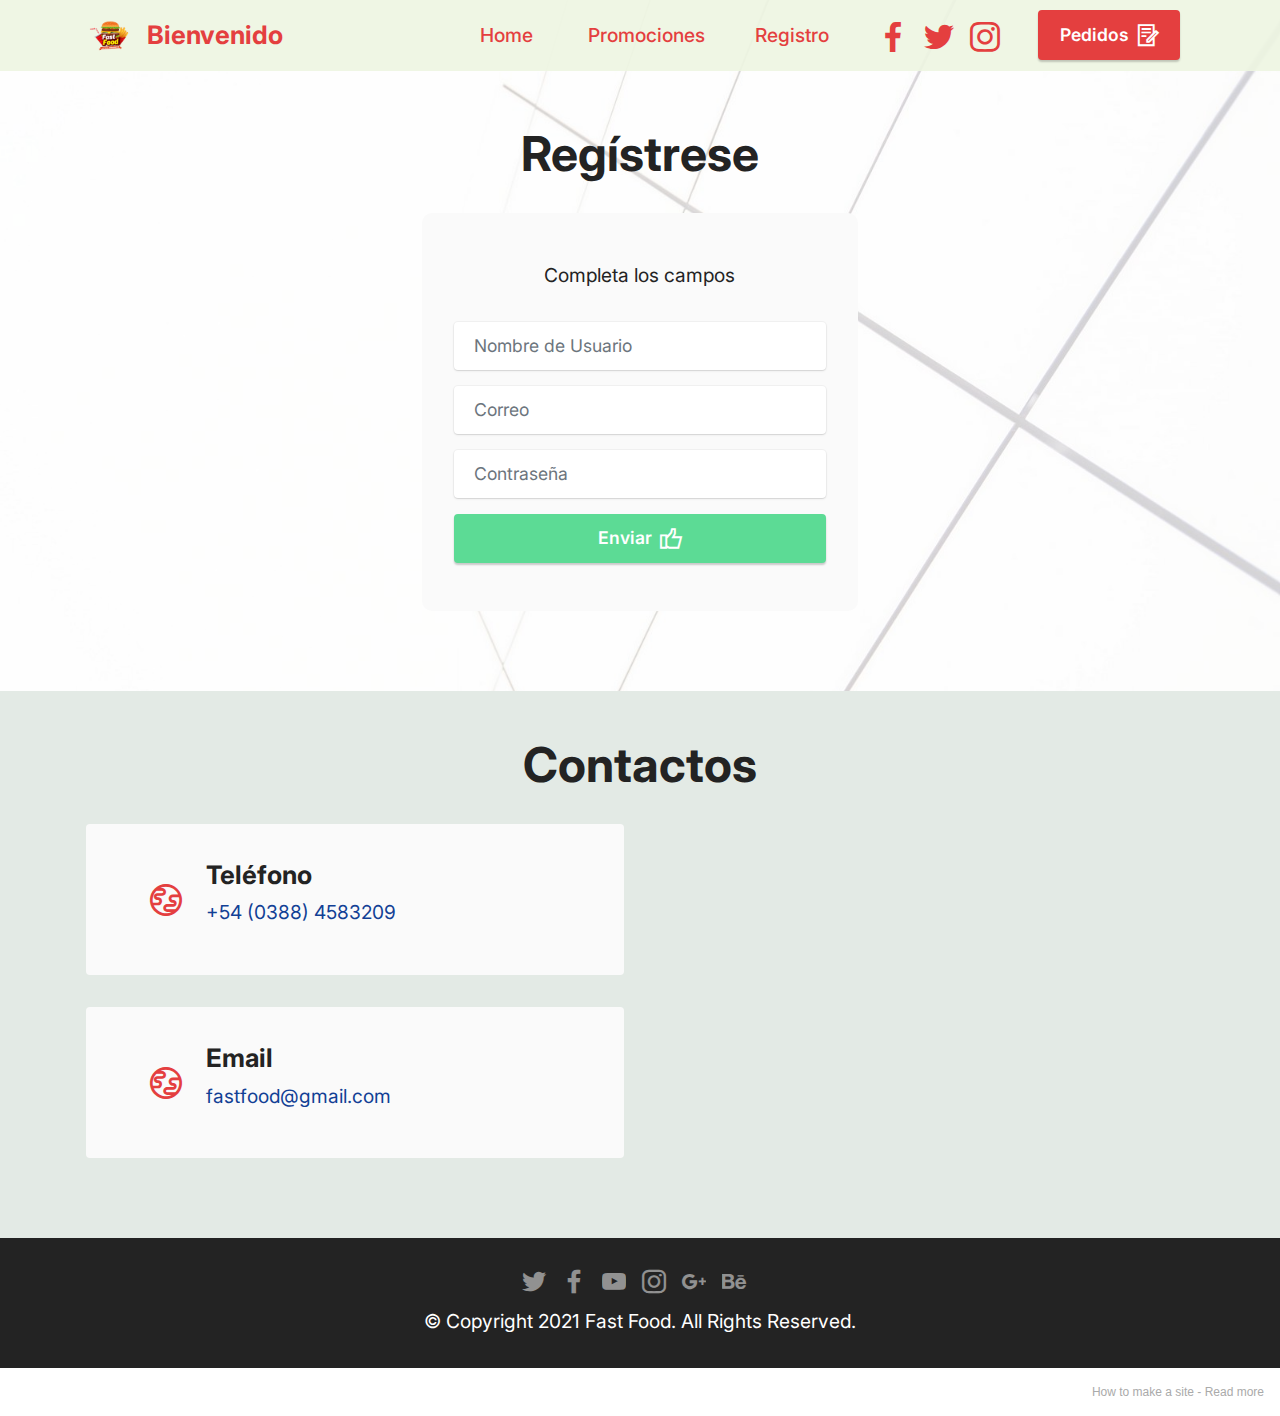
==== commit 21239424: "Add files via upload" ====
--- a/page2.html
+++ b/page2.html
@@ -6,7 +6,7 @@
   <meta http-equiv="X-UA-Compatible" content="IE=edge">
   <meta name="generator" content="Mobirise v5.5.0, mobirise.com">
   <meta name="viewport" content="width=device-width, initial-scale=1, minimum-scale=1">
-  <link rel="shortcut icon" href="assets/images/mbr.png" type="image/x-icon">
+  <link rel="shortcut icon" href="assets/images/6422133-preview.png" type="image/x-icon">
   <meta name="description" content="">
   
   
@@ -20,8 +20,6 @@
   <link rel="stylesheet" href="assets/theme/css/style.css">
   <link rel="preload" href="https://fonts.googleapis.com/css?family=Inter:100,200,300,400,500,600,700,800,900&display=swap" as="style" onload="this.onload=null;this.rel='stylesheet'">
   <noscript><link rel="stylesheet" href="https://fonts.googleapis.com/css?family=Inter:100,200,300,400,500,600,700,800,900&display=swap"></noscript>
-  <link rel="preload" href="https://fonts.googleapis.com/css?family=Acme:400&display=swap" as="style" onload="this.onload=null;this.rel='stylesheet'">
-  <noscript><link rel="stylesheet" href="https://fonts.googleapis.com/css?family=Acme:400&display=swap"></noscript>
   <link rel="preload" as="style" href="assets/mobirise/css/mbr-additional.css"><link rel="stylesheet" href="assets/mobirise/css/mbr-additional.css" type="text/css">
   
   
@@ -44,12 +42,16 @@
 
 
   
-  <section data-bs-version="5.1" class="menu menu3 cid-sO0HNmCEpI" once="menu" id="menu3-s">
+  <section data-bs-version="5.1" class="menu menu3 cid-sOBE3A1Alz" once="menu" id="menu3-29">
     
     <nav class="navbar navbar-dropdown navbar-expand-lg">
         <div class="container">
             <div class="navbar-brand">
-                
+                <span class="navbar-logo">
+                    <a href="index.html">
+                        <img src="assets/images/6422133-preview.png" alt="Mobirise" style="height: 3rem;">
+                    </a>
+                </span>
                 <span class="navbar-caption-wrap"><a class="navbar-caption text-primary display-5" href="index.html">Bienvenido</a></span>
             </div>
             <button class="navbar-toggler" type="button" data-toggle="collapse" data-bs-toggle="collapse" data-target="#navbarSupportedContent" data-bs-target="#navbarSupportedContent" aria-controls="navbarNavAltMarkup" aria-expanded="false" aria-label="Toggle navigation">
@@ -66,15 +68,15 @@
                     <li class="nav-item"><a class="nav-link link text-primary display-7" href="page2.html#form7-20">Registro</a>
                     </li></ul>
                 <div class="icons-menu">
-                    <a class="iconfont-wrapper" href="https://mobiri.se" target="_blank">
-                        <span class="p-2 mbr-iconfont socicon-facebook socicon"></span>
-                    </a>
-                    <a class="iconfont-wrapper" href="https://mobiri.se" target="_blank">
-                        <span class="p-2 mbr-iconfont socicon-twitter socicon"></span>
-                    </a>
-                    <a class="iconfont-wrapper" href="https://mobiri.se" target="_blank">
-                        <span class="p-2 mbr-iconfont socicon-instagram socicon"></span>
-                    </a>
+                    
+                        <span class="p-2 mbr-iconfont socicon-facebook socicon" style="font-size: 30px; color: rgb(228, 63, 63); fill: rgb(228, 63, 63);"></span>
+                    
+                    
+                        <span class="p-2 mbr-iconfont socicon-twitter socicon" style="font-size: 30px; color: rgb(228, 63, 63); fill: rgb(228, 63, 63);"></span>
+                    
+                    
+                        <span class="p-2 mbr-iconfont socicon-instagram socicon" style="font-size: 30px; color: rgb(228, 63, 63); fill: rgb(228, 63, 63);"></span>
+                    
                     
                 </div>
                 <div class="navbar-buttons mbr-section-btn"><a class="btn btn-primary display-4" href="page3.html#form5-1c"><span class="mobi-mbri mobi-mbri-contact-form mbr-iconfont mbr-iconfont-btn"></span>
@@ -82,24 +84,6 @@
             </div>
         </div>
     </nav>
-</section>
-
-<section data-bs-version="5.1" class="header1 cid-sO0HNnOrKz" id="header1-t">
-
-    
-
-    <div class="mbr-overlay" style="opacity: 0.6; background-color: rgb(237, 245, 225);"></div>
-
-    <div class="container">
-        <div class="row justify-content-center">
-            <div class="col-12 col-lg-8">
-                <h1 class="mbr-section-title mbr-fonts-style mb-3 display-1"><strong>Fast Food</strong></h1>
-                
-                <p class="mbr-text mbr-fonts-style display-2">Eat good.Feel good.Do good</p>
-                <div class="mbr-section-btn mt-3"><a class="btn btn-primary display-4" href="index.html#content4-6">VER COMIDAS</a></div>
-            </div>
-        </div>
-    </div>
 </section>
 
 <section data-bs-version="5.1" class="form7 cid-sO2kpKdCYU" id="form7-20">
@@ -113,7 +97,7 @@
         </div>
         <div class="row justify-content-center mt-4">
             <div class="col-lg-8 mx-auto mbr-form" data-form-type="formoid">
-                <form action="https://mobirise.eu/" method="POST" class="mbr-form form-with-styler mx-auto" data-form-title="Form Name"><input type="hidden" name="email" data-form-email="true" value="JmSwLYJWiqHItjQiKoiKhChWMJL6I3guAiM8AepQ29w8Md8Z3xmCyJMLOm76QM/8bod6u0QLLZIldmNcFqNad4gd3/BIemhF9tUUWLA5V/eNW3bGuggR3zkkkn7nS+KD">
+                <form action="https://mobirise.eu/" method="POST" class="mbr-form form-with-styler mx-auto" data-form-title="Form Name"><input type="hidden" name="email" data-form-email="true" value="oVZ45Qp3/94Ou9U3Fa0RYcpx2auJclo1XGQp8g01I5dkx7Rykt7BoQ/EfZlaPPcZ6q/HcVZMjAWebwOHrUAjY5+8nQXjqtDBoZ7ks1HQFrEji3vQmMAa06eVKlvoMLmS">
                     <p class="mbr-text mbr-fonts-style align-center mb-4 display-7">&nbsp;Completa los campos&nbsp;</p>
                     <div class="row">
                         <div hidden="hidden" data-form-alert="" class="alert alert-success col-12">Thanks for filling
@@ -173,7 +157,7 @@
                 </div>
             </div>
             <div class="map-wrapper col-12 col-md-6">
-                <div class="google-map"><iframe frameborder="0" style="border:0" src="https://www.google.com/maps/embed/v1/place?key=AIzaSyDk89J4FSunMF33ruMVWJaJht_Ro0kvoXs&amp;q=San Salvador de Jujuy Balcarce 234" allowfullscreen=""></iframe></div>
+                <div class="google-map"><iframe frameborder="0" style="border:0" src="https://www.google.com/maps/embed/v1/place?key=AIzaSyCNveGQ9bfpKFwWzQLLftrR9hNiHwdqQG8&amp;q=San Salvador de Jujuy Balcarce 234" allowfullscreen=""></iframe></div>
             </div>
         </div>
     </div>
@@ -229,8 +213,9 @@
             </div>
         </div>
     </div>
-</section><section style="background-color: #fff; font-family: -apple-system, BlinkMacSystemFont, 'Segoe UI', 'Roboto', 'Helvetica Neue', Arial, sans-serif; color:#aaa; font-size:12px; padding: 0; align-items: center; display: flex;"><a href="https://mobirise.site/j" style="flex: 1 1; height: 3rem; padding-left: 1rem;"></a><p style="flex: 0 0 auto; margin:0; padding-right:1rem;">Created with Mobirise - <a href="https://mobirise.site/l" style="color:#aaa;">Visit site</a></p></section><script src="assets/bootstrap/js/bootstrap.bundle.min.js"></script>  <script src="assets/smoothscroll/smooth-scroll.js"></script>  <script src="assets/ytplayer/index.js"></script>  <script src="assets/dropdown/js/navbar-dropdown.js"></script>  <script src="assets/theme/js/script.js"></script>  <script src="assets/formoid/formoid.min.js"></script>  
-  
-  
-</body>
+</section><section style="background-color: #fff; font-family: -apple-system, BlinkMacSystemFont, 'Segoe UI', 'Roboto', 'Helvetica Neue', Arial, sans-serif; color:#aaa; font-size:12px; padding: 0; align-items: center; display: flex;"><a href="https://mobirise.site/y" style="flex: 1 1; height: 3rem; padding-left: 1rem;"></a><p style="flex: 0 0 auto; margin:0; padding-right:1rem;">How to make a site - <a href="https://mobirise.site/x" style="color:#aaa;">Read more</a></p></section><script src="assets/bootstrap/js/bootstrap.bundle.min.js"></script>  <script src="assets/smoothscroll/smooth-scroll.js"></script>  <script src="assets/ytplayer/index.js"></script>  <script src="assets/dropdown/js/navbar-dropdown.js"></script>  <script src="assets/theme/js/script.js"></script>  <script src="assets/formoid/formoid.min.js"></script>  
+  
+  
+ <div id="scrollToTop" class="scrollToTop mbr-arrow-up"><a style="text-align: center;"><i class="mbr-arrow-up-icon mbr-arrow-up-icon-cm cm-icon cm-icon-smallarrow-up"></i></a></div>
+  </body>
 </html>--- a/assets/mobirise/css/mbr-additional.css
+++ b/assets/mobirise/css/mbr-additional.css
@@ -21,7 +21,7 @@
   font-size: 3.75rem;
 }
 .display-4 {
-  font-family: 'Acme', sans-serif;
+  font-family: 'Inter', sans-serif;
   font-size: 1.1rem;
   line-height: 1.5;
 }
@@ -585,11 +585,8 @@
   color: #ffffff;
 }
 /* Scroll to top button*/
-.scrollToTop_wraper {
-  display: none;
-}
 .form-control {
-  font-family: 'Acme', sans-serif;
+  font-family: 'Inter', sans-serif;
   font-size: 1.1rem;
   line-height: 1.5;
   font-weight: 400;
@@ -603,7 +600,7 @@
   border-color: #e43f3f !important;
 }
 .form-control:-webkit-input-placeholder {
-  font-family: 'Acme', sans-serif;
+  font-family: 'Inter', sans-serif;
   font-size: 1.1rem;
   line-height: 1.5;
   font-weight: 400;
@@ -810,6 +807,11 @@
 .cid-sFAA5oUu2Y .navbar.collapsed.opened .dropdown-menu {
   top: 0;
 }
+@media (min-width: 992px) {
+  .cid-sFAA5oUu2Y .navbar.collapsed.opened:not(.navbar-short) .navbar-collapse {
+    max-height: calc(98.5vh - 3rem);
+  }
+}
 .cid-sFAA5oUu2Y .navbar.collapsed .dropdown-menu .dropdown-submenu {
   left: 0 !important;
 }
@@ -1044,7 +1046,7 @@
 .cid-sO0JedYM1n {
   padding-top: 3rem;
   padding-bottom: 5rem;
-  background-image: url("../../../assets/images/background3.jpg");
+  background-image: url("../../../assets/images/mbr-2.jpg");
 }
 .cid-sO0JedYM1n .mbr-overlay {
   background: #fafafa;
@@ -1067,7 +1069,7 @@
 .cid-sO0JedYM1n .slide-content {
   position: relative;
   border-radius: 4px;
-  background: #fafafa;
+  background: #fff8db;
   height: 100%;
   display: flex;
   overflow: hidden;
@@ -1094,13 +1096,16 @@
 }
 .cid-sO0JedYM1n .mbr-section-title {
   color: #114095;
+  text-align: center;
 }
 .cid-sO0JedYM1n .mbr-text,
 .cid-sO0JedYM1n .mbr-section-btn {
   text-align: center;
+  color: #114095;
 }
 .cid-sO0JedYM1n .item-title {
   text-align: center;
+  color: #e43f3f;
 }
 .cid-sO0JedYM1n .item-subtitle {
   text-align: left;
@@ -1480,13 +1485,13 @@
 .cid-sO2r8i5CDQ .media-container-row .row-copirayt p {
   width: 100%;
 }
-.cid-sO0HNmCEpI .navbar-dropdown {
+.cid-sOBE3A1Alz .navbar-dropdown {
   position: relative !important;
 }
-.cid-sO0HNmCEpI .navbar-dropdown {
+.cid-sOBE3A1Alz .navbar-dropdown {
   position: absolute !important;
 }
-.cid-sO0HNmCEpI .dropdown-item:before {
+.cid-sOBE3A1Alz .dropdown-item:before {
   font-family: Moririse2 !important;
   content: "\e966";
   display: inline-block;
@@ -1503,115 +1508,120 @@
   transform: scale(0, 1);
   transition: all 0.25s ease-in-out;
 }
-.cid-sO0HNmCEpI .dropdown-menu {
+.cid-sOBE3A1Alz .dropdown-menu {
   padding: 0;
   border-radius: 4px;
   box-shadow: 0 1px 3px 0 rgba(0, 0, 0, 0.1);
 }
-.cid-sO0HNmCEpI .dropdown-item {
+.cid-sOBE3A1Alz .dropdown-item {
   border-bottom: 1px solid #e6e6e6;
 }
-.cid-sO0HNmCEpI .dropdown-item:hover,
-.cid-sO0HNmCEpI .dropdown-item:focus {
+.cid-sOBE3A1Alz .dropdown-item:hover,
+.cid-sOBE3A1Alz .dropdown-item:focus {
   background: #e43f3f !important;
   color: white !important;
 }
-.cid-sO0HNmCEpI .dropdown-item:first-child {
+.cid-sOBE3A1Alz .dropdown-item:first-child {
   border-top-left-radius: 4px;
   border-top-right-radius: 4px;
 }
-.cid-sO0HNmCEpI .dropdown-item:last-child {
+.cid-sOBE3A1Alz .dropdown-item:last-child {
   border-bottom: none;
   border-bottom-left-radius: 4px;
   border-bottom-right-radius: 4px;
 }
-.cid-sO0HNmCEpI .nav-dropdown .link {
+.cid-sOBE3A1Alz .nav-dropdown .link {
   padding: 0 0.3em !important;
   margin: 0.667em 1em !important;
 }
-.cid-sO0HNmCEpI .nav-dropdown .link.dropdown-toggle::after {
+.cid-sOBE3A1Alz .nav-dropdown .link.dropdown-toggle::after {
   margin-left: 0.5rem;
   margin-top: 0.2rem;
 }
-.cid-sO0HNmCEpI .nav-link {
+.cid-sOBE3A1Alz .nav-link {
   position: relative;
 }
-.cid-sO0HNmCEpI .container {
+.cid-sOBE3A1Alz .container {
   display: flex;
   margin: auto;
 }
-.cid-sO0HNmCEpI .iconfont-wrapper {
+.cid-sOBE3A1Alz .iconfont-wrapper {
   color: #e43f3f !important;
   font-size: 1.5rem;
   padding-right: 0.5rem;
 }
-.cid-sO0HNmCEpI .dropdown-menu,
-.cid-sO0HNmCEpI .navbar.opened {
+.cid-sOBE3A1Alz .dropdown-menu,
+.cid-sOBE3A1Alz .navbar.opened {
   background: #edf5e1 !important;
 }
-.cid-sO0HNmCEpI .nav-item:focus,
-.cid-sO0HNmCEpI .nav-link:focus {
+.cid-sOBE3A1Alz .nav-item:focus,
+.cid-sOBE3A1Alz .nav-link:focus {
   outline: none;
 }
-.cid-sO0HNmCEpI .dropdown .dropdown-menu .dropdown-item {
+.cid-sOBE3A1Alz .dropdown .dropdown-menu .dropdown-item {
   width: auto;
   transition: all 0.25s ease-in-out;
 }
-.cid-sO0HNmCEpI .dropdown .dropdown-menu .dropdown-item::after {
+.cid-sOBE3A1Alz .dropdown .dropdown-menu .dropdown-item::after {
   right: 0.5rem;
 }
-.cid-sO0HNmCEpI .dropdown .dropdown-menu .dropdown-item .mbr-iconfont {
+.cid-sOBE3A1Alz .dropdown .dropdown-menu .dropdown-item .mbr-iconfont {
   margin-right: 0.5rem;
   vertical-align: sub;
 }
-.cid-sO0HNmCEpI .dropdown .dropdown-menu .dropdown-item .mbr-iconfont:before {
+.cid-sOBE3A1Alz .dropdown .dropdown-menu .dropdown-item .mbr-iconfont:before {
   display: inline-block;
   transform: scale(1, 1);
   transition: all 0.25s ease-in-out;
 }
-.cid-sO0HNmCEpI .collapsed .dropdown-menu .dropdown-item:before {
+.cid-sOBE3A1Alz .collapsed .dropdown-menu .dropdown-item:before {
   display: none;
 }
-.cid-sO0HNmCEpI .collapsed .dropdown .dropdown-menu .dropdown-item {
+.cid-sOBE3A1Alz .collapsed .dropdown .dropdown-menu .dropdown-item {
   padding: 0.235em 1.5em 0.235em 1.5em !important;
   transition: none;
   margin: 0 !important;
 }
-.cid-sO0HNmCEpI .navbar {
+.cid-sOBE3A1Alz .navbar {
   min-height: 70px;
   transition: all 0.3s;
   border-bottom: 1px solid transparent;
   background: rgba(237, 245, 225, 0.9);
 }
-.cid-sO0HNmCEpI .navbar.opened {
+.cid-sOBE3A1Alz .navbar.opened {
   transition: all 0.3s;
 }
-.cid-sO0HNmCEpI .navbar .dropdown-item {
+.cid-sOBE3A1Alz .navbar .dropdown-item {
   padding: 0.5rem 1.8rem;
 }
-.cid-sO0HNmCEpI .navbar .navbar-logo img {
+.cid-sOBE3A1Alz .navbar .navbar-logo img {
   width: auto;
 }
-.cid-sO0HNmCEpI .navbar .navbar-collapse {
+.cid-sOBE3A1Alz .navbar .navbar-collapse {
   justify-content: flex-end;
   z-index: 1;
 }
-.cid-sO0HNmCEpI .navbar.collapsed {
-  justify-content: center;
-}
-.cid-sO0HNmCEpI .navbar.collapsed .nav-item .nav-link::before {
+.cid-sOBE3A1Alz .navbar.collapsed {
+  justify-content: center;
+}
+.cid-sOBE3A1Alz .navbar.collapsed .nav-item .nav-link::before {
   display: none;
 }
-.cid-sO0HNmCEpI .navbar.collapsed.opened .dropdown-menu {
+.cid-sOBE3A1Alz .navbar.collapsed.opened .dropdown-menu {
   top: 0;
 }
-.cid-sO0HNmCEpI .navbar.collapsed .dropdown-menu .dropdown-submenu {
+@media (min-width: 992px) {
+  .cid-sOBE3A1Alz .navbar.collapsed.opened:not(.navbar-short) .navbar-collapse {
+    max-height: calc(98.5vh - 3rem);
+  }
+}
+.cid-sOBE3A1Alz .navbar.collapsed .dropdown-menu .dropdown-submenu {
   left: 0 !important;
 }
-.cid-sO0HNmCEpI .navbar.collapsed .dropdown-menu .dropdown-item:after {
+.cid-sOBE3A1Alz .navbar.collapsed .dropdown-menu .dropdown-item:after {
   right: auto;
 }
-.cid-sO0HNmCEpI .navbar.collapsed .dropdown-menu .dropdown-toggle[data-toggle="dropdown-submenu"]:after {
+.cid-sOBE3A1Alz .navbar.collapsed .dropdown-menu .dropdown-toggle[data-toggle="dropdown-submenu"]:after {
   margin-left: 0.5rem;
   margin-top: 0.2rem;
   border-top: 0.35em solid;
@@ -1620,33 +1630,33 @@
   border-bottom: 0;
   top: 41%;
 }
-.cid-sO0HNmCEpI .navbar.collapsed ul.navbar-nav li {
+.cid-sOBE3A1Alz .navbar.collapsed ul.navbar-nav li {
   margin: auto;
 }
-.cid-sO0HNmCEpI .navbar.collapsed .dropdown-menu .dropdown-item {
+.cid-sOBE3A1Alz .navbar.collapsed .dropdown-menu .dropdown-item {
   padding: 0.25rem 1.5rem;
   text-align: center;
 }
-.cid-sO0HNmCEpI .navbar.collapsed .icons-menu {
+.cid-sOBE3A1Alz .navbar.collapsed .icons-menu {
   padding-left: 0;
   padding-right: 0;
   padding-top: 0.5rem;
   padding-bottom: 0.5rem;
 }
 @media (max-width: 991px) {
-  .cid-sO0HNmCEpI .navbar .nav-item .nav-link::before {
+  .cid-sOBE3A1Alz .navbar .nav-item .nav-link::before {
     display: none;
   }
-  .cid-sO0HNmCEpI .navbar.opened .dropdown-menu {
+  .cid-sOBE3A1Alz .navbar.opened .dropdown-menu {
     top: 0;
   }
-  .cid-sO0HNmCEpI .navbar .dropdown-menu .dropdown-submenu {
+  .cid-sOBE3A1Alz .navbar .dropdown-menu .dropdown-submenu {
     left: 0 !important;
   }
-  .cid-sO0HNmCEpI .navbar .dropdown-menu .dropdown-item:after {
+  .cid-sOBE3A1Alz .navbar .dropdown-menu .dropdown-item:after {
     right: auto;
   }
-  .cid-sO0HNmCEpI .navbar .dropdown-menu .dropdown-toggle[data-toggle="dropdown-submenu"]:after {
+  .cid-sOBE3A1Alz .navbar .dropdown-menu .dropdown-toggle[data-toggle="dropdown-submenu"]:after {
     margin-left: 0.5rem;
     margin-top: 0.2rem;
     border-top: 0.35em solid;
@@ -1655,42 +1665,42 @@
     border-bottom: 0;
     top: 40%;
   }
-  .cid-sO0HNmCEpI .navbar .navbar-logo img {
+  .cid-sOBE3A1Alz .navbar .navbar-logo img {
     height: 3rem !important;
   }
-  .cid-sO0HNmCEpI .navbar ul.navbar-nav li {
+  .cid-sOBE3A1Alz .navbar ul.navbar-nav li {
     margin: auto;
   }
-  .cid-sO0HNmCEpI .navbar .dropdown-menu .dropdown-item {
+  .cid-sOBE3A1Alz .navbar .dropdown-menu .dropdown-item {
     padding: 0.25rem 1.5rem !important;
     text-align: center;
   }
-  .cid-sO0HNmCEpI .navbar .navbar-brand {
+  .cid-sOBE3A1Alz .navbar .navbar-brand {
     flex-shrink: initial;
     flex-basis: auto;
     word-break: break-word;
     padding-right: 2rem;
   }
-  .cid-sO0HNmCEpI .navbar .navbar-toggler {
+  .cid-sOBE3A1Alz .navbar .navbar-toggler {
     flex-basis: auto;
   }
-  .cid-sO0HNmCEpI .navbar .icons-menu {
+  .cid-sOBE3A1Alz .navbar .icons-menu {
     padding-left: 0;
     padding-top: 0.5rem;
     padding-bottom: 0.5rem;
   }
 }
-.cid-sO0HNmCEpI .navbar.navbar-short {
+.cid-sOBE3A1Alz .navbar.navbar-short {
   min-height: 60px;
 }
-.cid-sO0HNmCEpI .navbar.navbar-short .navbar-logo img {
+.cid-sOBE3A1Alz .navbar.navbar-short .navbar-logo img {
   height: 2.5rem !important;
 }
-.cid-sO0HNmCEpI .navbar.navbar-short .navbar-brand {
+.cid-sOBE3A1Alz .navbar.navbar-short .navbar-brand {
   min-height: 60px;
   padding: 0;
 }
-.cid-sO0HNmCEpI .navbar-brand {
+.cid-sOBE3A1Alz .navbar-brand {
   min-height: 70px;
   flex-shrink: 0;
   align-items: center;
@@ -1700,44 +1710,44 @@
   word-break: break-word;
   z-index: 1;
 }
-.cid-sO0HNmCEpI .navbar-brand .navbar-caption {
+.cid-sOBE3A1Alz .navbar-brand .navbar-caption {
   line-height: inherit !important;
 }
-.cid-sO0HNmCEpI .navbar-brand .navbar-logo a {
+.cid-sOBE3A1Alz .navbar-brand .navbar-logo a {
   outline: none;
 }
-.cid-sO0HNmCEpI .dropdown-item.active,
-.cid-sO0HNmCEpI .dropdown-item:active {
+.cid-sOBE3A1Alz .dropdown-item.active,
+.cid-sOBE3A1Alz .dropdown-item:active {
   background-color: transparent;
 }
-.cid-sO0HNmCEpI .navbar-expand-lg .navbar-nav .nav-link {
+.cid-sOBE3A1Alz .navbar-expand-lg .navbar-nav .nav-link {
   padding: 0;
 }
-.cid-sO0HNmCEpI .nav-dropdown .link.dropdown-toggle {
+.cid-sOBE3A1Alz .nav-dropdown .link.dropdown-toggle {
   margin-right: 1.667em;
 }
-.cid-sO0HNmCEpI .nav-dropdown .link.dropdown-toggle[aria-expanded="true"] {
+.cid-sOBE3A1Alz .nav-dropdown .link.dropdown-toggle[aria-expanded="true"] {
   margin-right: 0;
   padding: 0.667em 1.667em;
 }
-.cid-sO0HNmCEpI .navbar.navbar-expand-lg .dropdown .dropdown-menu {
+.cid-sOBE3A1Alz .navbar.navbar-expand-lg .dropdown .dropdown-menu {
   background: #edf5e1;
 }
-.cid-sO0HNmCEpI .navbar.navbar-expand-lg .dropdown .dropdown-menu .dropdown-submenu {
+.cid-sOBE3A1Alz .navbar.navbar-expand-lg .dropdown .dropdown-menu .dropdown-submenu {
   margin: 0;
   left: 100%;
 }
-.cid-sO0HNmCEpI .navbar .dropdown.open > .dropdown-menu {
+.cid-sOBE3A1Alz .navbar .dropdown.open > .dropdown-menu {
   display: block;
 }
-.cid-sO0HNmCEpI ul.navbar-nav {
+.cid-sOBE3A1Alz ul.navbar-nav {
   flex-wrap: wrap;
 }
-.cid-sO0HNmCEpI .navbar-buttons {
+.cid-sOBE3A1Alz .navbar-buttons {
   text-align: center;
   min-width: 170px;
 }
-.cid-sO0HNmCEpI button.navbar-toggler {
+.cid-sOBE3A1Alz button.navbar-toggler {
   outline: none;
   width: 31px;
   height: 20px;
@@ -1746,7 +1756,7 @@
   position: relative;
   align-self: center;
 }
-.cid-sO0HNmCEpI button.navbar-toggler .hamburger span {
+.cid-sOBE3A1Alz button.navbar-toggler .hamburger span {
   position: absolute;
   right: 0;
   width: 30px;
@@ -1754,53 +1764,53 @@
   border-right: 5px;
   background-color: #05386b;
 }
-.cid-sO0HNmCEpI button.navbar-toggler .hamburger span:nth-child(1) {
+.cid-sOBE3A1Alz button.navbar-toggler .hamburger span:nth-child(1) {
   top: 0;
   transition: all 0.2s;
 }
-.cid-sO0HNmCEpI button.navbar-toggler .hamburger span:nth-child(2) {
+.cid-sOBE3A1Alz button.navbar-toggler .hamburger span:nth-child(2) {
   top: 8px;
   transition: all 0.15s;
 }
-.cid-sO0HNmCEpI button.navbar-toggler .hamburger span:nth-child(3) {
+.cid-sOBE3A1Alz button.navbar-toggler .hamburger span:nth-child(3) {
   top: 8px;
   transition: all 0.15s;
 }
-.cid-sO0HNmCEpI button.navbar-toggler .hamburger span:nth-child(4) {
+.cid-sOBE3A1Alz button.navbar-toggler .hamburger span:nth-child(4) {
   top: 16px;
   transition: all 0.2s;
 }
-.cid-sO0HNmCEpI nav.opened .hamburger span:nth-child(1) {
+.cid-sOBE3A1Alz nav.opened .hamburger span:nth-child(1) {
   top: 8px;
   width: 0;
   opacity: 0;
   right: 50%;
   transition: all 0.2s;
 }
-.cid-sO0HNmCEpI nav.opened .hamburger span:nth-child(2) {
+.cid-sOBE3A1Alz nav.opened .hamburger span:nth-child(2) {
   transform: rotate(45deg);
   transition: all 0.25s;
 }
-.cid-sO0HNmCEpI nav.opened .hamburger span:nth-child(3) {
+.cid-sOBE3A1Alz nav.opened .hamburger span:nth-child(3) {
   transform: rotate(-45deg);
   transition: all 0.25s;
 }
-.cid-sO0HNmCEpI nav.opened .hamburger span:nth-child(4) {
+.cid-sOBE3A1Alz nav.opened .hamburger span:nth-child(4) {
   top: 8px;
   width: 0;
   opacity: 0;
   right: 50%;
   transition: all 0.2s;
 }
-.cid-sO0HNmCEpI .navbar-dropdown {
+.cid-sOBE3A1Alz .navbar-dropdown {
   padding: 0 1rem;
 }
-.cid-sO0HNmCEpI a.nav-link {
+.cid-sOBE3A1Alz a.nav-link {
   display: flex;
   align-items: center;
   justify-content: center;
 }
-.cid-sO0HNmCEpI .icons-menu {
+.cid-sOBE3A1Alz .icons-menu {
   flex-wrap: nowrap;
   display: flex;
   justify-content: center;
@@ -1810,34 +1820,20 @@
   text-align: center;
 }
 @media screen and (-ms-high-contrast: active), (-ms-high-contrast: none) {
-  .cid-sO0HNmCEpI .navbar {
+  .cid-sOBE3A1Alz .navbar {
     height: 70px;
   }
-  .cid-sO0HNmCEpI .navbar.opened {
+  .cid-sOBE3A1Alz .navbar.opened {
     height: auto;
   }
-  .cid-sO0HNmCEpI .nav-item .nav-link:hover::before {
+  .cid-sOBE3A1Alz .nav-item .nav-link:hover::before {
     width: 175%;
     max-width: calc(100% + 2rem);
     left: -1rem;
   }
 }
-.cid-sO0HNnOrKz {
-  padding-top: 15rem;
-  padding-bottom: 12rem;
-  background-image: url("../../../assets/images/mbr-7.jpg");
-}
-.cid-sO0HNnOrKz .mbr-section-title {
-  color: #05386b;
-  text-align: center;
-}
-.cid-sO0HNnOrKz .mbr-text,
-.cid-sO0HNnOrKz .mbr-section-btn {
-  color: #114095;
-  text-align: center;
-}
 .cid-sO2kpKdCYU {
-  padding-top: 5rem;
+  padding-top: 8rem;
   padding-bottom: 5rem;
   background-image: url("../../../assets/images/background1.jpg");
 }
@@ -2004,13 +2000,13 @@
 .cid-sO2r8i5CDQ .media-container-row .row-copirayt p {
   width: 100%;
 }
-.cid-sO0S2GwJhw .navbar-dropdown {
+.cid-sOBDZH6juA .navbar-dropdown {
   position: relative !important;
 }
-.cid-sO0S2GwJhw .navbar-dropdown {
+.cid-sOBDZH6juA .navbar-dropdown {
   position: absolute !important;
 }
-.cid-sO0S2GwJhw .dropdown-item:before {
+.cid-sOBDZH6juA .dropdown-item:before {
   font-family: Moririse2 !important;
   content: "\e966";
   display: inline-block;
@@ -2027,115 +2023,120 @@
   transform: scale(0, 1);
   transition: all 0.25s ease-in-out;
 }
-.cid-sO0S2GwJhw .dropdown-menu {
+.cid-sOBDZH6juA .dropdown-menu {
   padding: 0;
   border-radius: 4px;
   box-shadow: 0 1px 3px 0 rgba(0, 0, 0, 0.1);
 }
-.cid-sO0S2GwJhw .dropdown-item {
+.cid-sOBDZH6juA .dropdown-item {
   border-bottom: 1px solid #e6e6e6;
 }
-.cid-sO0S2GwJhw .dropdown-item:hover,
-.cid-sO0S2GwJhw .dropdown-item:focus {
+.cid-sOBDZH6juA .dropdown-item:hover,
+.cid-sOBDZH6juA .dropdown-item:focus {
   background: #e43f3f !important;
   color: white !important;
 }
-.cid-sO0S2GwJhw .dropdown-item:first-child {
+.cid-sOBDZH6juA .dropdown-item:first-child {
   border-top-left-radius: 4px;
   border-top-right-radius: 4px;
 }
-.cid-sO0S2GwJhw .dropdown-item:last-child {
+.cid-sOBDZH6juA .dropdown-item:last-child {
   border-bottom: none;
   border-bottom-left-radius: 4px;
   border-bottom-right-radius: 4px;
 }
-.cid-sO0S2GwJhw .nav-dropdown .link {
+.cid-sOBDZH6juA .nav-dropdown .link {
   padding: 0 0.3em !important;
   margin: 0.667em 1em !important;
 }
-.cid-sO0S2GwJhw .nav-dropdown .link.dropdown-toggle::after {
+.cid-sOBDZH6juA .nav-dropdown .link.dropdown-toggle::after {
   margin-left: 0.5rem;
   margin-top: 0.2rem;
 }
-.cid-sO0S2GwJhw .nav-link {
+.cid-sOBDZH6juA .nav-link {
   position: relative;
 }
-.cid-sO0S2GwJhw .container {
+.cid-sOBDZH6juA .container {
   display: flex;
   margin: auto;
 }
-.cid-sO0S2GwJhw .iconfont-wrapper {
+.cid-sOBDZH6juA .iconfont-wrapper {
   color: #e43f3f !important;
   font-size: 1.5rem;
   padding-right: 0.5rem;
 }
-.cid-sO0S2GwJhw .dropdown-menu,
-.cid-sO0S2GwJhw .navbar.opened {
+.cid-sOBDZH6juA .dropdown-menu,
+.cid-sOBDZH6juA .navbar.opened {
   background: #edf5e1 !important;
 }
-.cid-sO0S2GwJhw .nav-item:focus,
-.cid-sO0S2GwJhw .nav-link:focus {
+.cid-sOBDZH6juA .nav-item:focus,
+.cid-sOBDZH6juA .nav-link:focus {
   outline: none;
 }
-.cid-sO0S2GwJhw .dropdown .dropdown-menu .dropdown-item {
+.cid-sOBDZH6juA .dropdown .dropdown-menu .dropdown-item {
   width: auto;
   transition: all 0.25s ease-in-out;
 }
-.cid-sO0S2GwJhw .dropdown .dropdown-menu .dropdown-item::after {
+.cid-sOBDZH6juA .dropdown .dropdown-menu .dropdown-item::after {
   right: 0.5rem;
 }
-.cid-sO0S2GwJhw .dropdown .dropdown-menu .dropdown-item .mbr-iconfont {
+.cid-sOBDZH6juA .dropdown .dropdown-menu .dropdown-item .mbr-iconfont {
   margin-right: 0.5rem;
   vertical-align: sub;
 }
-.cid-sO0S2GwJhw .dropdown .dropdown-menu .dropdown-item .mbr-iconfont:before {
+.cid-sOBDZH6juA .dropdown .dropdown-menu .dropdown-item .mbr-iconfont:before {
   display: inline-block;
   transform: scale(1, 1);
   transition: all 0.25s ease-in-out;
 }
-.cid-sO0S2GwJhw .collapsed .dropdown-menu .dropdown-item:before {
+.cid-sOBDZH6juA .collapsed .dropdown-menu .dropdown-item:before {
   display: none;
 }
-.cid-sO0S2GwJhw .collapsed .dropdown .dropdown-menu .dropdown-item {
+.cid-sOBDZH6juA .collapsed .dropdown .dropdown-menu .dropdown-item {
   padding: 0.235em 1.5em 0.235em 1.5em !important;
   transition: none;
   margin: 0 !important;
 }
-.cid-sO0S2GwJhw .navbar {
+.cid-sOBDZH6juA .navbar {
   min-height: 70px;
   transition: all 0.3s;
   border-bottom: 1px solid transparent;
   background: rgba(237, 245, 225, 0.9);
 }
-.cid-sO0S2GwJhw .navbar.opened {
+.cid-sOBDZH6juA .navbar.opened {
   transition: all 0.3s;
 }
-.cid-sO0S2GwJhw .navbar .dropdown-item {
+.cid-sOBDZH6juA .navbar .dropdown-item {
   padding: 0.5rem 1.8rem;
 }
-.cid-sO0S2GwJhw .navbar .navbar-logo img {
+.cid-sOBDZH6juA .navbar .navbar-logo img {
   width: auto;
 }
-.cid-sO0S2GwJhw .navbar .navbar-collapse {
+.cid-sOBDZH6juA .navbar .navbar-collapse {
   justify-content: flex-end;
   z-index: 1;
 }
-.cid-sO0S2GwJhw .navbar.collapsed {
-  justify-content: center;
-}
-.cid-sO0S2GwJhw .navbar.collapsed .nav-item .nav-link::before {
+.cid-sOBDZH6juA .navbar.collapsed {
+  justify-content: center;
+}
+.cid-sOBDZH6juA .navbar.collapsed .nav-item .nav-link::before {
   display: none;
 }
-.cid-sO0S2GwJhw .navbar.collapsed.opened .dropdown-menu {
+.cid-sOBDZH6juA .navbar.collapsed.opened .dropdown-menu {
   top: 0;
 }
-.cid-sO0S2GwJhw .navbar.collapsed .dropdown-menu .dropdown-submenu {
+@media (min-width: 992px) {
+  .cid-sOBDZH6juA .navbar.collapsed.opened:not(.navbar-short) .navbar-collapse {
+    max-height: calc(98.5vh - 3rem);
+  }
+}
+.cid-sOBDZH6juA .navbar.collapsed .dropdown-menu .dropdown-submenu {
   left: 0 !important;
 }
-.cid-sO0S2GwJhw .navbar.collapsed .dropdown-menu .dropdown-item:after {
+.cid-sOBDZH6juA .navbar.collapsed .dropdown-menu .dropdown-item:after {
   right: auto;
 }
-.cid-sO0S2GwJhw .navbar.collapsed .dropdown-menu .dropdown-toggle[data-toggle="dropdown-submenu"]:after {
+.cid-sOBDZH6juA .navbar.collapsed .dropdown-menu .dropdown-toggle[data-toggle="dropdown-submenu"]:after {
   margin-left: 0.5rem;
   margin-top: 0.2rem;
   border-top: 0.35em solid;
@@ -2144,33 +2145,33 @@
   border-bottom: 0;
   top: 41%;
 }
-.cid-sO0S2GwJhw .navbar.collapsed ul.navbar-nav li {
+.cid-sOBDZH6juA .navbar.collapsed ul.navbar-nav li {
   margin: auto;
 }
-.cid-sO0S2GwJhw .navbar.collapsed .dropdown-menu .dropdown-item {
+.cid-sOBDZH6juA .navbar.collapsed .dropdown-menu .dropdown-item {
   padding: 0.25rem 1.5rem;
   text-align: center;
 }
-.cid-sO0S2GwJhw .navbar.collapsed .icons-menu {
+.cid-sOBDZH6juA .navbar.collapsed .icons-menu {
   padding-left: 0;
   padding-right: 0;
   padding-top: 0.5rem;
   padding-bottom: 0.5rem;
 }
 @media (max-width: 991px) {
-  .cid-sO0S2GwJhw .navbar .nav-item .nav-link::before {
+  .cid-sOBDZH6juA .navbar .nav-item .nav-link::before {
     display: none;
   }
-  .cid-sO0S2GwJhw .navbar.opened .dropdown-menu {
+  .cid-sOBDZH6juA .navbar.opened .dropdown-menu {
     top: 0;
   }
-  .cid-sO0S2GwJhw .navbar .dropdown-menu .dropdown-submenu {
+  .cid-sOBDZH6juA .navbar .dropdown-menu .dropdown-submenu {
     left: 0 !important;
   }
-  .cid-sO0S2GwJhw .navbar .dropdown-menu .dropdown-item:after {
+  .cid-sOBDZH6juA .navbar .dropdown-menu .dropdown-item:after {
     right: auto;
   }
-  .cid-sO0S2GwJhw .navbar .dropdown-menu .dropdown-toggle[data-toggle="dropdown-submenu"]:after {
+  .cid-sOBDZH6juA .navbar .dropdown-menu .dropdown-toggle[data-toggle="dropdown-submenu"]:after {
     margin-left: 0.5rem;
     margin-top: 0.2rem;
     border-top: 0.35em solid;
@@ -2179,42 +2180,42 @@
     border-bottom: 0;
     top: 40%;
   }
-  .cid-sO0S2GwJhw .navbar .navbar-logo img {
+  .cid-sOBDZH6juA .navbar .navbar-logo img {
     height: 3rem !important;
   }
-  .cid-sO0S2GwJhw .navbar ul.navbar-nav li {
+  .cid-sOBDZH6juA .navbar ul.navbar-nav li {
     margin: auto;
   }
-  .cid-sO0S2GwJhw .navbar .dropdown-menu .dropdown-item {
+  .cid-sOBDZH6juA .navbar .dropdown-menu .dropdown-item {
     padding: 0.25rem 1.5rem !important;
     text-align: center;
   }
-  .cid-sO0S2GwJhw .navbar .navbar-brand {
+  .cid-sOBDZH6juA .navbar .navbar-brand {
     flex-shrink: initial;
     flex-basis: auto;
     word-break: break-word;
     padding-right: 2rem;
   }
-  .cid-sO0S2GwJhw .navbar .navbar-toggler {
+  .cid-sOBDZH6juA .navbar .navbar-toggler {
     flex-basis: auto;
   }
-  .cid-sO0S2GwJhw .navbar .icons-menu {
+  .cid-sOBDZH6juA .navbar .icons-menu {
     padding-left: 0;
     padding-top: 0.5rem;
     padding-bottom: 0.5rem;
   }
 }
-.cid-sO0S2GwJhw .navbar.navbar-short {
+.cid-sOBDZH6juA .navbar.navbar-short {
   min-height: 60px;
 }
-.cid-sO0S2GwJhw .navbar.navbar-short .navbar-logo img {
+.cid-sOBDZH6juA .navbar.navbar-short .navbar-logo img {
   height: 2.5rem !important;
 }
-.cid-sO0S2GwJhw .navbar.navbar-short .navbar-brand {
+.cid-sOBDZH6juA .navbar.navbar-short .navbar-brand {
   min-height: 60px;
   padding: 0;
 }
-.cid-sO0S2GwJhw .navbar-brand {
+.cid-sOBDZH6juA .navbar-brand {
   min-height: 70px;
   flex-shrink: 0;
   align-items: center;
@@ -2224,44 +2225,44 @@
   word-break: break-word;
   z-index: 1;
 }
-.cid-sO0S2GwJhw .navbar-brand .navbar-caption {
+.cid-sOBDZH6juA .navbar-brand .navbar-caption {
   line-height: inherit !important;
 }
-.cid-sO0S2GwJhw .navbar-brand .navbar-logo a {
+.cid-sOBDZH6juA .navbar-brand .navbar-logo a {
   outline: none;
 }
-.cid-sO0S2GwJhw .dropdown-item.active,
-.cid-sO0S2GwJhw .dropdown-item:active {
+.cid-sOBDZH6juA .dropdown-item.active,
+.cid-sOBDZH6juA .dropdown-item:active {
   background-color: transparent;
 }
-.cid-sO0S2GwJhw .navbar-expand-lg .navbar-nav .nav-link {
+.cid-sOBDZH6juA .navbar-expand-lg .navbar-nav .nav-link {
   padding: 0;
 }
-.cid-sO0S2GwJhw .nav-dropdown .link.dropdown-toggle {
+.cid-sOBDZH6juA .nav-dropdown .link.dropdown-toggle {
   margin-right: 1.667em;
 }
-.cid-sO0S2GwJhw .nav-dropdown .link.dropdown-toggle[aria-expanded="true"] {
+.cid-sOBDZH6juA .nav-dropdown .link.dropdown-toggle[aria-expanded="true"] {
   margin-right: 0;
   padding: 0.667em 1.667em;
 }
-.cid-sO0S2GwJhw .navbar.navbar-expand-lg .dropdown .dropdown-menu {
+.cid-sOBDZH6juA .navbar.navbar-expand-lg .dropdown .dropdown-menu {
   background: #edf5e1;
 }
-.cid-sO0S2GwJhw .navbar.navbar-expand-lg .dropdown .dropdown-menu .dropdown-submenu {
+.cid-sOBDZH6juA .navbar.navbar-expand-lg .dropdown .dropdown-menu .dropdown-submenu {
   margin: 0;
   left: 100%;
 }
-.cid-sO0S2GwJhw .navbar .dropdown.open > .dropdown-menu {
+.cid-sOBDZH6juA .navbar .dropdown.open > .dropdown-menu {
   display: block;
 }
-.cid-sO0S2GwJhw ul.navbar-nav {
+.cid-sOBDZH6juA ul.navbar-nav {
   flex-wrap: wrap;
 }
-.cid-sO0S2GwJhw .navbar-buttons {
+.cid-sOBDZH6juA .navbar-buttons {
   text-align: center;
   min-width: 170px;
 }
-.cid-sO0S2GwJhw button.navbar-toggler {
+.cid-sOBDZH6juA button.navbar-toggler {
   outline: none;
   width: 31px;
   height: 20px;
@@ -2270,7 +2271,7 @@
   position: relative;
   align-self: center;
 }
-.cid-sO0S2GwJhw button.navbar-toggler .hamburger span {
+.cid-sOBDZH6juA button.navbar-toggler .hamburger span {
   position: absolute;
   right: 0;
   width: 30px;
@@ -2278,53 +2279,53 @@
   border-right: 5px;
   background-color: #05386b;
 }
-.cid-sO0S2GwJhw button.navbar-toggler .hamburger span:nth-child(1) {
+.cid-sOBDZH6juA button.navbar-toggler .hamburger span:nth-child(1) {
   top: 0;
   transition: all 0.2s;
 }
-.cid-sO0S2GwJhw button.navbar-toggler .hamburger span:nth-child(2) {
+.cid-sOBDZH6juA button.navbar-toggler .hamburger span:nth-child(2) {
   top: 8px;
   transition: all 0.15s;
 }
-.cid-sO0S2GwJhw button.navbar-toggler .hamburger span:nth-child(3) {
+.cid-sOBDZH6juA button.navbar-toggler .hamburger span:nth-child(3) {
   top: 8px;
   transition: all 0.15s;
 }
-.cid-sO0S2GwJhw button.navbar-toggler .hamburger span:nth-child(4) {
+.cid-sOBDZH6juA button.navbar-toggler .hamburger span:nth-child(4) {
   top: 16px;
   transition: all 0.2s;
 }
-.cid-sO0S2GwJhw nav.opened .hamburger span:nth-child(1) {
+.cid-sOBDZH6juA nav.opened .hamburger span:nth-child(1) {
   top: 8px;
   width: 0;
   opacity: 0;
   right: 50%;
   transition: all 0.2s;
 }
-.cid-sO0S2GwJhw nav.opened .hamburger span:nth-child(2) {
+.cid-sOBDZH6juA nav.opened .hamburger span:nth-child(2) {
   transform: rotate(45deg);
   transition: all 0.25s;
 }
-.cid-sO0S2GwJhw nav.opened .hamburger span:nth-child(3) {
+.cid-sOBDZH6juA nav.opened .hamburger span:nth-child(3) {
   transform: rotate(-45deg);
   transition: all 0.25s;
 }
-.cid-sO0S2GwJhw nav.opened .hamburger span:nth-child(4) {
+.cid-sOBDZH6juA nav.opened .hamburger span:nth-child(4) {
   top: 8px;
   width: 0;
   opacity: 0;
   right: 50%;
   transition: all 0.2s;
 }
-.cid-sO0S2GwJhw .navbar-dropdown {
+.cid-sOBDZH6juA .navbar-dropdown {
   padding: 0 1rem;
 }
-.cid-sO0S2GwJhw a.nav-link {
+.cid-sOBDZH6juA a.nav-link {
   display: flex;
   align-items: center;
   justify-content: center;
 }
-.cid-sO0S2GwJhw .icons-menu {
+.cid-sOBDZH6juA .icons-menu {
   flex-wrap: nowrap;
   display: flex;
   justify-content: center;
@@ -2334,34 +2335,20 @@
   text-align: center;
 }
 @media screen and (-ms-high-contrast: active), (-ms-high-contrast: none) {
-  .cid-sO0S2GwJhw .navbar {
+  .cid-sOBDZH6juA .navbar {
     height: 70px;
   }
-  .cid-sO0S2GwJhw .navbar.opened {
+  .cid-sOBDZH6juA .navbar.opened {
     height: auto;
   }
-  .cid-sO0S2GwJhw .nav-item .nav-link:hover::before {
+  .cid-sOBDZH6juA .nav-item .nav-link:hover::before {
     width: 175%;
     max-width: calc(100% + 2rem);
     left: -1rem;
   }
 }
-.cid-sO0S2JWeJq {
-  padding-top: 15rem;
-  padding-bottom: 12rem;
-  background-image: url("../../../assets/images/mbr-7.jpg");
-}
-.cid-sO0S2JWeJq .mbr-section-title {
-  color: #05386b;
-  text-align: center;
-}
-.cid-sO0S2JWeJq .mbr-text,
-.cid-sO0S2JWeJq .mbr-section-btn {
-  color: #114095;
-  text-align: center;
-}
 .cid-sO0S2MqqlU {
-  padding-top: 6rem;
+  padding-top: 9rem;
   padding-bottom: 6rem;
   background-image: url("../../../assets/images/background1.jpeg");
 }
@@ -2518,24 +2505,10 @@
 .cid-sO2r8i5CDQ .media-container-row .row-copirayt p {
   width: 100%;
 }
-.cid-sO0Tz8harL {
-  padding-top: 15rem;
-  padding-bottom: 12rem;
-  background-image: url("../../../assets/images/mbr-7.jpg");
-}
-.cid-sO0Tz8harL .mbr-section-title {
-  color: #05386b;
-  text-align: center;
-}
-.cid-sO0Tz8harL .mbr-text,
-.cid-sO0Tz8harL .mbr-section-btn {
-  color: #114095;
-  text-align: center;
-}
 .cid-sO1lGg88ns {
-  padding-top: 4rem;
+  padding-top: 7rem;
   padding-bottom: 6rem;
-  background-image: url("../../../assets/images/background3.jpg");
+  background-image: url("../../../assets/images/mbr-6.jpg");
 }
 .cid-sO1lGg88ns img,
 .cid-sO1lGg88ns .item-img {
@@ -2589,6 +2562,19 @@
 }
 .cid-sO1lGg88ns .item-subtitle {
   text-align: left;
+}
+.cid-sOSNu5VmhY {
+  padding-top: 6rem;
+  padding-bottom: 6rem;
+  background-image: url("../../../assets/images/mbr-2.jpg");
+}
+.cid-sOSNu5VmhY .video-wrapper iframe {
+  width: 100%;
+}
+.cid-sOSNu5VmhY .mbr-section-title,
+.cid-sOSNu5VmhY .mbr-section-subtitle,
+.cid-sOSNu5VmhY .mbr-text {
+  text-align: center;
 }
 .cid-sO28Vn2oNf {
   padding-top: 3rem;
@@ -2783,6 +2769,11 @@
 .cid-sO0Tz5BDdZ .navbar.collapsed.opened .dropdown-menu {
   top: 0;
 }
+@media (min-width: 992px) {
+  .cid-sO0Tz5BDdZ .navbar.collapsed.opened:not(.navbar-short) .navbar-collapse {
+    max-height: calc(98.5vh - 3rem);
+  }
+}
 .cid-sO0Tz5BDdZ .navbar.collapsed .dropdown-menu .dropdown-submenu {
   left: 0 !important;
 }
--- a/assets/mobirise/css/mbr-additional.css
+++ b/assets/mobirise/css/mbr-additional.css
@@ -21,7 +21,7 @@
   font-size: 3.75rem;
 }
 .display-4 {
-  font-family: 'Acme', sans-serif;
+  font-family: 'Inter', sans-serif;
   font-size: 1.1rem;
   line-height: 1.5;
 }
@@ -585,11 +585,8 @@
   color: #ffffff;
 }
 /* Scroll to top button*/
-.scrollToTop_wraper {
-  display: none;
-}
 .form-control {
-  font-family: 'Acme', sans-serif;
+  font-family: 'Inter', sans-serif;
   font-size: 1.1rem;
   line-height: 1.5;
   font-weight: 400;
@@ -603,7 +600,7 @@
   border-color: #e43f3f !important;
 }
 .form-control:-webkit-input-placeholder {
-  font-family: 'Acme', sans-serif;
+  font-family: 'Inter', sans-serif;
   font-size: 1.1rem;
   line-height: 1.5;
   font-weight: 400;
@@ -810,6 +807,11 @@
 .cid-sFAA5oUu2Y .navbar.collapsed.opened .dropdown-menu {
   top: 0;
 }
+@media (min-width: 992px) {
+  .cid-sFAA5oUu2Y .navbar.collapsed.opened:not(.navbar-short) .navbar-collapse {
+    max-height: calc(98.5vh - 3rem);
+  }
+}
 .cid-sFAA5oUu2Y .navbar.collapsed .dropdown-menu .dropdown-submenu {
   left: 0 !important;
 }
@@ -1044,7 +1046,7 @@
 .cid-sO0JedYM1n {
   padding-top: 3rem;
   padding-bottom: 5rem;
-  background-image: url("../../../assets/images/background3.jpg");
+  background-image: url("../../../assets/images/mbr-2.jpg");
 }
 .cid-sO0JedYM1n .mbr-overlay {
   background: #fafafa;
@@ -1067,7 +1069,7 @@
 .cid-sO0JedYM1n .slide-content {
   position: relative;
   border-radius: 4px;
-  background: #fafafa;
+  background: #fff8db;
   height: 100%;
   display: flex;
   overflow: hidden;
@@ -1094,13 +1096,16 @@
 }
 .cid-sO0JedYM1n .mbr-section-title {
   color: #114095;
+  text-align: center;
 }
 .cid-sO0JedYM1n .mbr-text,
 .cid-sO0JedYM1n .mbr-section-btn {
   text-align: center;
+  color: #114095;
 }
 .cid-sO0JedYM1n .item-title {
   text-align: center;
+  color: #e43f3f;
 }
 .cid-sO0JedYM1n .item-subtitle {
   text-align: left;
@@ -1480,13 +1485,13 @@
 .cid-sO2r8i5CDQ .media-container-row .row-copirayt p {
   width: 100%;
 }
-.cid-sO0HNmCEpI .navbar-dropdown {
+.cid-sOBE3A1Alz .navbar-dropdown {
   position: relative !important;
 }
-.cid-sO0HNmCEpI .navbar-dropdown {
+.cid-sOBE3A1Alz .navbar-dropdown {
   position: absolute !important;
 }
-.cid-sO0HNmCEpI .dropdown-item:before {
+.cid-sOBE3A1Alz .dropdown-item:before {
   font-family: Moririse2 !important;
   content: "\e966";
   display: inline-block;
@@ -1503,115 +1508,120 @@
   transform: scale(0, 1);
   transition: all 0.25s ease-in-out;
 }
-.cid-sO0HNmCEpI .dropdown-menu {
+.cid-sOBE3A1Alz .dropdown-menu {
   padding: 0;
   border-radius: 4px;
   box-shadow: 0 1px 3px 0 rgba(0, 0, 0, 0.1);
 }
-.cid-sO0HNmCEpI .dropdown-item {
+.cid-sOBE3A1Alz .dropdown-item {
   border-bottom: 1px solid #e6e6e6;
 }
-.cid-sO0HNmCEpI .dropdown-item:hover,
-.cid-sO0HNmCEpI .dropdown-item:focus {
+.cid-sOBE3A1Alz .dropdown-item:hover,
+.cid-sOBE3A1Alz .dropdown-item:focus {
   background: #e43f3f !important;
   color: white !important;
 }
-.cid-sO0HNmCEpI .dropdown-item:first-child {
+.cid-sOBE3A1Alz .dropdown-item:first-child {
   border-top-left-radius: 4px;
   border-top-right-radius: 4px;
 }
-.cid-sO0HNmCEpI .dropdown-item:last-child {
+.cid-sOBE3A1Alz .dropdown-item:last-child {
   border-bottom: none;
   border-bottom-left-radius: 4px;
   border-bottom-right-radius: 4px;
 }
-.cid-sO0HNmCEpI .nav-dropdown .link {
+.cid-sOBE3A1Alz .nav-dropdown .link {
   padding: 0 0.3em !important;
   margin: 0.667em 1em !important;
 }
-.cid-sO0HNmCEpI .nav-dropdown .link.dropdown-toggle::after {
+.cid-sOBE3A1Alz .nav-dropdown .link.dropdown-toggle::after {
   margin-left: 0.5rem;
   margin-top: 0.2rem;
 }
-.cid-sO0HNmCEpI .nav-link {
+.cid-sOBE3A1Alz .nav-link {
   position: relative;
 }
-.cid-sO0HNmCEpI .container {
+.cid-sOBE3A1Alz .container {
   display: flex;
   margin: auto;
 }
-.cid-sO0HNmCEpI .iconfont-wrapper {
+.cid-sOBE3A1Alz .iconfont-wrapper {
   color: #e43f3f !important;
   font-size: 1.5rem;
   padding-right: 0.5rem;
 }
-.cid-sO0HNmCEpI .dropdown-menu,
-.cid-sO0HNmCEpI .navbar.opened {
+.cid-sOBE3A1Alz .dropdown-menu,
+.cid-sOBE3A1Alz .navbar.opened {
   background: #edf5e1 !important;
 }
-.cid-sO0HNmCEpI .nav-item:focus,
-.cid-sO0HNmCEpI .nav-link:focus {
+.cid-sOBE3A1Alz .nav-item:focus,
+.cid-sOBE3A1Alz .nav-link:focus {
   outline: none;
 }
-.cid-sO0HNmCEpI .dropdown .dropdown-menu .dropdown-item {
+.cid-sOBE3A1Alz .dropdown .dropdown-menu .dropdown-item {
   width: auto;
   transition: all 0.25s ease-in-out;
 }
-.cid-sO0HNmCEpI .dropdown .dropdown-menu .dropdown-item::after {
+.cid-sOBE3A1Alz .dropdown .dropdown-menu .dropdown-item::after {
   right: 0.5rem;
 }
-.cid-sO0HNmCEpI .dropdown .dropdown-menu .dropdown-item .mbr-iconfont {
+.cid-sOBE3A1Alz .dropdown .dropdown-menu .dropdown-item .mbr-iconfont {
   margin-right: 0.5rem;
   vertical-align: sub;
 }
-.cid-sO0HNmCEpI .dropdown .dropdown-menu .dropdown-item .mbr-iconfont:before {
+.cid-sOBE3A1Alz .dropdown .dropdown-menu .dropdown-item .mbr-iconfont:before {
   display: inline-block;
   transform: scale(1, 1);
   transition: all 0.25s ease-in-out;
 }
-.cid-sO0HNmCEpI .collapsed .dropdown-menu .dropdown-item:before {
+.cid-sOBE3A1Alz .collapsed .dropdown-menu .dropdown-item:before {
   display: none;
 }
-.cid-sO0HNmCEpI .collapsed .dropdown .dropdown-menu .dropdown-item {
+.cid-sOBE3A1Alz .collapsed .dropdown .dropdown-menu .dropdown-item {
   padding: 0.235em 1.5em 0.235em 1.5em !important;
   transition: none;
   margin: 0 !important;
 }
-.cid-sO0HNmCEpI .navbar {
+.cid-sOBE3A1Alz .navbar {
   min-height: 70px;
   transition: all 0.3s;
   border-bottom: 1px solid transparent;
   background: rgba(237, 245, 225, 0.9);
 }
-.cid-sO0HNmCEpI .navbar.opened {
+.cid-sOBE3A1Alz .navbar.opened {
   transition: all 0.3s;
 }
-.cid-sO0HNmCEpI .navbar .dropdown-item {
+.cid-sOBE3A1Alz .navbar .dropdown-item {
   padding: 0.5rem 1.8rem;
 }
-.cid-sO0HNmCEpI .navbar .navbar-logo img {
+.cid-sOBE3A1Alz .navbar .navbar-logo img {
   width: auto;
 }
-.cid-sO0HNmCEpI .navbar .navbar-collapse {
+.cid-sOBE3A1Alz .navbar .navbar-collapse {
   justify-content: flex-end;
   z-index: 1;
 }
-.cid-sO0HNmCEpI .navbar.collapsed {
-  justify-content: center;
-}
-.cid-sO0HNmCEpI .navbar.collapsed .nav-item .nav-link::before {
+.cid-sOBE3A1Alz .navbar.collapsed {
+  justify-content: center;
+}
+.cid-sOBE3A1Alz .navbar.collapsed .nav-item .nav-link::before {
   display: none;
 }
-.cid-sO0HNmCEpI .navbar.collapsed.opened .dropdown-menu {
+.cid-sOBE3A1Alz .navbar.collapsed.opened .dropdown-menu {
   top: 0;
 }
-.cid-sO0HNmCEpI .navbar.collapsed .dropdown-menu .dropdown-submenu {
+@media (min-width: 992px) {
+  .cid-sOBE3A1Alz .navbar.collapsed.opened:not(.navbar-short) .navbar-collapse {
+    max-height: calc(98.5vh - 3rem);
+  }
+}
+.cid-sOBE3A1Alz .navbar.collapsed .dropdown-menu .dropdown-submenu {
   left: 0 !important;
 }
-.cid-sO0HNmCEpI .navbar.collapsed .dropdown-menu .dropdown-item:after {
+.cid-sOBE3A1Alz .navbar.collapsed .dropdown-menu .dropdown-item:after {
   right: auto;
 }
-.cid-sO0HNmCEpI .navbar.collapsed .dropdown-menu .dropdown-toggle[data-toggle="dropdown-submenu"]:after {
+.cid-sOBE3A1Alz .navbar.collapsed .dropdown-menu .dropdown-toggle[data-toggle="dropdown-submenu"]:after {
   margin-left: 0.5rem;
   margin-top: 0.2rem;
   border-top: 0.35em solid;
@@ -1620,33 +1630,33 @@
   border-bottom: 0;
   top: 41%;
 }
-.cid-sO0HNmCEpI .navbar.collapsed ul.navbar-nav li {
+.cid-sOBE3A1Alz .navbar.collapsed ul.navbar-nav li {
   margin: auto;
 }
-.cid-sO0HNmCEpI .navbar.collapsed .dropdown-menu .dropdown-item {
+.cid-sOBE3A1Alz .navbar.collapsed .dropdown-menu .dropdown-item {
   padding: 0.25rem 1.5rem;
   text-align: center;
 }
-.cid-sO0HNmCEpI .navbar.collapsed .icons-menu {
+.cid-sOBE3A1Alz .navbar.collapsed .icons-menu {
   padding-left: 0;
   padding-right: 0;
   padding-top: 0.5rem;
   padding-bottom: 0.5rem;
 }
 @media (max-width: 991px) {
-  .cid-sO0HNmCEpI .navbar .nav-item .nav-link::before {
+  .cid-sOBE3A1Alz .navbar .nav-item .nav-link::before {
     display: none;
   }
-  .cid-sO0HNmCEpI .navbar.opened .dropdown-menu {
+  .cid-sOBE3A1Alz .navbar.opened .dropdown-menu {
     top: 0;
   }
-  .cid-sO0HNmCEpI .navbar .dropdown-menu .dropdown-submenu {
+  .cid-sOBE3A1Alz .navbar .dropdown-menu .dropdown-submenu {
     left: 0 !important;
   }
-  .cid-sO0HNmCEpI .navbar .dropdown-menu .dropdown-item:after {
+  .cid-sOBE3A1Alz .navbar .dropdown-menu .dropdown-item:after {
     right: auto;
   }
-  .cid-sO0HNmCEpI .navbar .dropdown-menu .dropdown-toggle[data-toggle="dropdown-submenu"]:after {
+  .cid-sOBE3A1Alz .navbar .dropdown-menu .dropdown-toggle[data-toggle="dropdown-submenu"]:after {
     margin-left: 0.5rem;
     margin-top: 0.2rem;
     border-top: 0.35em solid;
@@ -1655,42 +1665,42 @@
     border-bottom: 0;
     top: 40%;
   }
-  .cid-sO0HNmCEpI .navbar .navbar-logo img {
+  .cid-sOBE3A1Alz .navbar .navbar-logo img {
     height: 3rem !important;
   }
-  .cid-sO0HNmCEpI .navbar ul.navbar-nav li {
+  .cid-sOBE3A1Alz .navbar ul.navbar-nav li {
     margin: auto;
   }
-  .cid-sO0HNmCEpI .navbar .dropdown-menu .dropdown-item {
+  .cid-sOBE3A1Alz .navbar .dropdown-menu .dropdown-item {
     padding: 0.25rem 1.5rem !important;
     text-align: center;
   }
-  .cid-sO0HNmCEpI .navbar .navbar-brand {
+  .cid-sOBE3A1Alz .navbar .navbar-brand {
     flex-shrink: initial;
     flex-basis: auto;
     word-break: break-word;
     padding-right: 2rem;
   }
-  .cid-sO0HNmCEpI .navbar .navbar-toggler {
+  .cid-sOBE3A1Alz .navbar .navbar-toggler {
     flex-basis: auto;
   }
-  .cid-sO0HNmCEpI .navbar .icons-menu {
+  .cid-sOBE3A1Alz .navbar .icons-menu {
     padding-left: 0;
     padding-top: 0.5rem;
     padding-bottom: 0.5rem;
   }
 }
-.cid-sO0HNmCEpI .navbar.navbar-short {
+.cid-sOBE3A1Alz .navbar.navbar-short {
   min-height: 60px;
 }
-.cid-sO0HNmCEpI .navbar.navbar-short .navbar-logo img {
+.cid-sOBE3A1Alz .navbar.navbar-short .navbar-logo img {
   height: 2.5rem !important;
 }
-.cid-sO0HNmCEpI .navbar.navbar-short .navbar-brand {
+.cid-sOBE3A1Alz .navbar.navbar-short .navbar-brand {
   min-height: 60px;
   padding: 0;
 }
-.cid-sO0HNmCEpI .navbar-brand {
+.cid-sOBE3A1Alz .navbar-brand {
   min-height: 70px;
   flex-shrink: 0;
   align-items: center;
@@ -1700,44 +1710,44 @@
   word-break: break-word;
   z-index: 1;
 }
-.cid-sO0HNmCEpI .navbar-brand .navbar-caption {
+.cid-sOBE3A1Alz .navbar-brand .navbar-caption {
   line-height: inherit !important;
 }
-.cid-sO0HNmCEpI .navbar-brand .navbar-logo a {
+.cid-sOBE3A1Alz .navbar-brand .navbar-logo a {
   outline: none;
 }
-.cid-sO0HNmCEpI .dropdown-item.active,
-.cid-sO0HNmCEpI .dropdown-item:active {
+.cid-sOBE3A1Alz .dropdown-item.active,
+.cid-sOBE3A1Alz .dropdown-item:active {
   background-color: transparent;
 }
-.cid-sO0HNmCEpI .navbar-expand-lg .navbar-nav .nav-link {
+.cid-sOBE3A1Alz .navbar-expand-lg .navbar-nav .nav-link {
   padding: 0;
 }
-.cid-sO0HNmCEpI .nav-dropdown .link.dropdown-toggle {
+.cid-sOBE3A1Alz .nav-dropdown .link.dropdown-toggle {
   margin-right: 1.667em;
 }
-.cid-sO0HNmCEpI .nav-dropdown .link.dropdown-toggle[aria-expanded="true"] {
+.cid-sOBE3A1Alz .nav-dropdown .link.dropdown-toggle[aria-expanded="true"] {
   margin-right: 0;
   padding: 0.667em 1.667em;
 }
-.cid-sO0HNmCEpI .navbar.navbar-expand-lg .dropdown .dropdown-menu {
+.cid-sOBE3A1Alz .navbar.navbar-expand-lg .dropdown .dropdown-menu {
   background: #edf5e1;
 }
-.cid-sO0HNmCEpI .navbar.navbar-expand-lg .dropdown .dropdown-menu .dropdown-submenu {
+.cid-sOBE3A1Alz .navbar.navbar-expand-lg .dropdown .dropdown-menu .dropdown-submenu {
   margin: 0;
   left: 100%;
 }
-.cid-sO0HNmCEpI .navbar .dropdown.open > .dropdown-menu {
+.cid-sOBE3A1Alz .navbar .dropdown.open > .dropdown-menu {
   display: block;
 }
-.cid-sO0HNmCEpI ul.navbar-nav {
+.cid-sOBE3A1Alz ul.navbar-nav {
   flex-wrap: wrap;
 }
-.cid-sO0HNmCEpI .navbar-buttons {
+.cid-sOBE3A1Alz .navbar-buttons {
   text-align: center;
   min-width: 170px;
 }
-.cid-sO0HNmCEpI button.navbar-toggler {
+.cid-sOBE3A1Alz button.navbar-toggler {
   outline: none;
   width: 31px;
   height: 20px;
@@ -1746,7 +1756,7 @@
   position: relative;
   align-self: center;
 }
-.cid-sO0HNmCEpI button.navbar-toggler .hamburger span {
+.cid-sOBE3A1Alz button.navbar-toggler .hamburger span {
   position: absolute;
   right: 0;
   width: 30px;
@@ -1754,53 +1764,53 @@
   border-right: 5px;
   background-color: #05386b;
 }
-.cid-sO0HNmCEpI button.navbar-toggler .hamburger span:nth-child(1) {
+.cid-sOBE3A1Alz button.navbar-toggler .hamburger span:nth-child(1) {
   top: 0;
   transition: all 0.2s;
 }
-.cid-sO0HNmCEpI button.navbar-toggler .hamburger span:nth-child(2) {
+.cid-sOBE3A1Alz button.navbar-toggler .hamburger span:nth-child(2) {
   top: 8px;
   transition: all 0.15s;
 }
-.cid-sO0HNmCEpI button.navbar-toggler .hamburger span:nth-child(3) {
+.cid-sOBE3A1Alz button.navbar-toggler .hamburger span:nth-child(3) {
   top: 8px;
   transition: all 0.15s;
 }
-.cid-sO0HNmCEpI button.navbar-toggler .hamburger span:nth-child(4) {
+.cid-sOBE3A1Alz button.navbar-toggler .hamburger span:nth-child(4) {
   top: 16px;
   transition: all 0.2s;
 }
-.cid-sO0HNmCEpI nav.opened .hamburger span:nth-child(1) {
+.cid-sOBE3A1Alz nav.opened .hamburger span:nth-child(1) {
   top: 8px;
   width: 0;
   opacity: 0;
   right: 50%;
   transition: all 0.2s;
 }
-.cid-sO0HNmCEpI nav.opened .hamburger span:nth-child(2) {
+.cid-sOBE3A1Alz nav.opened .hamburger span:nth-child(2) {
   transform: rotate(45deg);
   transition: all 0.25s;
 }
-.cid-sO0HNmCEpI nav.opened .hamburger span:nth-child(3) {
+.cid-sOBE3A1Alz nav.opened .hamburger span:nth-child(3) {
   transform: rotate(-45deg);
   transition: all 0.25s;
 }
-.cid-sO0HNmCEpI nav.opened .hamburger span:nth-child(4) {
+.cid-sOBE3A1Alz nav.opened .hamburger span:nth-child(4) {
   top: 8px;
   width: 0;
   opacity: 0;
   right: 50%;
   transition: all 0.2s;
 }
-.cid-sO0HNmCEpI .navbar-dropdown {
+.cid-sOBE3A1Alz .navbar-dropdown {
   padding: 0 1rem;
 }
-.cid-sO0HNmCEpI a.nav-link {
+.cid-sOBE3A1Alz a.nav-link {
   display: flex;
   align-items: center;
   justify-content: center;
 }
-.cid-sO0HNmCEpI .icons-menu {
+.cid-sOBE3A1Alz .icons-menu {
   flex-wrap: nowrap;
   display: flex;
   justify-content: center;
@@ -1810,34 +1820,20 @@
   text-align: center;
 }
 @media screen and (-ms-high-contrast: active), (-ms-high-contrast: none) {
-  .cid-sO0HNmCEpI .navbar {
+  .cid-sOBE3A1Alz .navbar {
     height: 70px;
   }
-  .cid-sO0HNmCEpI .navbar.opened {
+  .cid-sOBE3A1Alz .navbar.opened {
     height: auto;
   }
-  .cid-sO0HNmCEpI .nav-item .nav-link:hover::before {
+  .cid-sOBE3A1Alz .nav-item .nav-link:hover::before {
     width: 175%;
     max-width: calc(100% + 2rem);
     left: -1rem;
   }
 }
-.cid-sO0HNnOrKz {
-  padding-top: 15rem;
-  padding-bottom: 12rem;
-  background-image: url("../../../assets/images/mbr-7.jpg");
-}
-.cid-sO0HNnOrKz .mbr-section-title {
-  color: #05386b;
-  text-align: center;
-}
-.cid-sO0HNnOrKz .mbr-text,
-.cid-sO0HNnOrKz .mbr-section-btn {
-  color: #114095;
-  text-align: center;
-}
 .cid-sO2kpKdCYU {
-  padding-top: 5rem;
+  padding-top: 8rem;
   padding-bottom: 5rem;
   background-image: url("../../../assets/images/background1.jpg");
 }
@@ -2004,13 +2000,13 @@
 .cid-sO2r8i5CDQ .media-container-row .row-copirayt p {
   width: 100%;
 }
-.cid-sO0S2GwJhw .navbar-dropdown {
+.cid-sOBDZH6juA .navbar-dropdown {
   position: relative !important;
 }
-.cid-sO0S2GwJhw .navbar-dropdown {
+.cid-sOBDZH6juA .navbar-dropdown {
   position: absolute !important;
 }
-.cid-sO0S2GwJhw .dropdown-item:before {
+.cid-sOBDZH6juA .dropdown-item:before {
   font-family: Moririse2 !important;
   content: "\e966";
   display: inline-block;
@@ -2027,115 +2023,120 @@
   transform: scale(0, 1);
   transition: all 0.25s ease-in-out;
 }
-.cid-sO0S2GwJhw .dropdown-menu {
+.cid-sOBDZH6juA .dropdown-menu {
   padding: 0;
   border-radius: 4px;
   box-shadow: 0 1px 3px 0 rgba(0, 0, 0, 0.1);
 }
-.cid-sO0S2GwJhw .dropdown-item {
+.cid-sOBDZH6juA .dropdown-item {
   border-bottom: 1px solid #e6e6e6;
 }
-.cid-sO0S2GwJhw .dropdown-item:hover,
-.cid-sO0S2GwJhw .dropdown-item:focus {
+.cid-sOBDZH6juA .dropdown-item:hover,
+.cid-sOBDZH6juA .dropdown-item:focus {
   background: #e43f3f !important;
   color: white !important;
 }
-.cid-sO0S2GwJhw .dropdown-item:first-child {
+.cid-sOBDZH6juA .dropdown-item:first-child {
   border-top-left-radius: 4px;
   border-top-right-radius: 4px;
 }
-.cid-sO0S2GwJhw .dropdown-item:last-child {
+.cid-sOBDZH6juA .dropdown-item:last-child {
   border-bottom: none;
   border-bottom-left-radius: 4px;
   border-bottom-right-radius: 4px;
 }
-.cid-sO0S2GwJhw .nav-dropdown .link {
+.cid-sOBDZH6juA .nav-dropdown .link {
   padding: 0 0.3em !important;
   margin: 0.667em 1em !important;
 }
-.cid-sO0S2GwJhw .nav-dropdown .link.dropdown-toggle::after {
+.cid-sOBDZH6juA .nav-dropdown .link.dropdown-toggle::after {
   margin-left: 0.5rem;
   margin-top: 0.2rem;
 }
-.cid-sO0S2GwJhw .nav-link {
+.cid-sOBDZH6juA .nav-link {
   position: relative;
 }
-.cid-sO0S2GwJhw .container {
+.cid-sOBDZH6juA .container {
   display: flex;
   margin: auto;
 }
-.cid-sO0S2GwJhw .iconfont-wrapper {
+.cid-sOBDZH6juA .iconfont-wrapper {
   color: #e43f3f !important;
   font-size: 1.5rem;
   padding-right: 0.5rem;
 }
-.cid-sO0S2GwJhw .dropdown-menu,
-.cid-sO0S2GwJhw .navbar.opened {
+.cid-sOBDZH6juA .dropdown-menu,
+.cid-sOBDZH6juA .navbar.opened {
   background: #edf5e1 !important;
 }
-.cid-sO0S2GwJhw .nav-item:focus,
-.cid-sO0S2GwJhw .nav-link:focus {
+.cid-sOBDZH6juA .nav-item:focus,
+.cid-sOBDZH6juA .nav-link:focus {
   outline: none;
 }
-.cid-sO0S2GwJhw .dropdown .dropdown-menu .dropdown-item {
+.cid-sOBDZH6juA .dropdown .dropdown-menu .dropdown-item {
   width: auto;
   transition: all 0.25s ease-in-out;
 }
-.cid-sO0S2GwJhw .dropdown .dropdown-menu .dropdown-item::after {
+.cid-sOBDZH6juA .dropdown .dropdown-menu .dropdown-item::after {
   right: 0.5rem;
 }
-.cid-sO0S2GwJhw .dropdown .dropdown-menu .dropdown-item .mbr-iconfont {
+.cid-sOBDZH6juA .dropdown .dropdown-menu .dropdown-item .mbr-iconfont {
   margin-right: 0.5rem;
   vertical-align: sub;
 }
-.cid-sO0S2GwJhw .dropdown .dropdown-menu .dropdown-item .mbr-iconfont:before {
+.cid-sOBDZH6juA .dropdown .dropdown-menu .dropdown-item .mbr-iconfont:before {
   display: inline-block;
   transform: scale(1, 1);
   transition: all 0.25s ease-in-out;
 }
-.cid-sO0S2GwJhw .collapsed .dropdown-menu .dropdown-item:before {
+.cid-sOBDZH6juA .collapsed .dropdown-menu .dropdown-item:before {
   display: none;
 }
-.cid-sO0S2GwJhw .collapsed .dropdown .dropdown-menu .dropdown-item {
+.cid-sOBDZH6juA .collapsed .dropdown .dropdown-menu .dropdown-item {
   padding: 0.235em 1.5em 0.235em 1.5em !important;
   transition: none;
   margin: 0 !important;
 }
-.cid-sO0S2GwJhw .navbar {
+.cid-sOBDZH6juA .navbar {
   min-height: 70px;
   transition: all 0.3s;
   border-bottom: 1px solid transparent;
   background: rgba(237, 245, 225, 0.9);
 }
-.cid-sO0S2GwJhw .navbar.opened {
+.cid-sOBDZH6juA .navbar.opened {
   transition: all 0.3s;
 }
-.cid-sO0S2GwJhw .navbar .dropdown-item {
+.cid-sOBDZH6juA .navbar .dropdown-item {
   padding: 0.5rem 1.8rem;
 }
-.cid-sO0S2GwJhw .navbar .navbar-logo img {
+.cid-sOBDZH6juA .navbar .navbar-logo img {
   width: auto;
 }
-.cid-sO0S2GwJhw .navbar .navbar-collapse {
+.cid-sOBDZH6juA .navbar .navbar-collapse {
   justify-content: flex-end;
   z-index: 1;
 }
-.cid-sO0S2GwJhw .navbar.collapsed {
-  justify-content: center;
-}
-.cid-sO0S2GwJhw .navbar.collapsed .nav-item .nav-link::before {
+.cid-sOBDZH6juA .navbar.collapsed {
+  justify-content: center;
+}
+.cid-sOBDZH6juA .navbar.collapsed .nav-item .nav-link::before {
   display: none;
 }
-.cid-sO0S2GwJhw .navbar.collapsed.opened .dropdown-menu {
+.cid-sOBDZH6juA .navbar.collapsed.opened .dropdown-menu {
   top: 0;
 }
-.cid-sO0S2GwJhw .navbar.collapsed .dropdown-menu .dropdown-submenu {
+@media (min-width: 992px) {
+  .cid-sOBDZH6juA .navbar.collapsed.opened:not(.navbar-short) .navbar-collapse {
+    max-height: calc(98.5vh - 3rem);
+  }
+}
+.cid-sOBDZH6juA .navbar.collapsed .dropdown-menu .dropdown-submenu {
   left: 0 !important;
 }
-.cid-sO0S2GwJhw .navbar.collapsed .dropdown-menu .dropdown-item:after {
+.cid-sOBDZH6juA .navbar.collapsed .dropdown-menu .dropdown-item:after {
   right: auto;
 }
-.cid-sO0S2GwJhw .navbar.collapsed .dropdown-menu .dropdown-toggle[data-toggle="dropdown-submenu"]:after {
+.cid-sOBDZH6juA .navbar.collapsed .dropdown-menu .dropdown-toggle[data-toggle="dropdown-submenu"]:after {
   margin-left: 0.5rem;
   margin-top: 0.2rem;
   border-top: 0.35em solid;
@@ -2144,33 +2145,33 @@
   border-bottom: 0;
   top: 41%;
 }
-.cid-sO0S2GwJhw .navbar.collapsed ul.navbar-nav li {
+.cid-sOBDZH6juA .navbar.collapsed ul.navbar-nav li {
   margin: auto;
 }
-.cid-sO0S2GwJhw .navbar.collapsed .dropdown-menu .dropdown-item {
+.cid-sOBDZH6juA .navbar.collapsed .dropdown-menu .dropdown-item {
   padding: 0.25rem 1.5rem;
   text-align: center;
 }
-.cid-sO0S2GwJhw .navbar.collapsed .icons-menu {
+.cid-sOBDZH6juA .navbar.collapsed .icons-menu {
   padding-left: 0;
   padding-right: 0;
   padding-top: 0.5rem;
   padding-bottom: 0.5rem;
 }
 @media (max-width: 991px) {
-  .cid-sO0S2GwJhw .navbar .nav-item .nav-link::before {
+  .cid-sOBDZH6juA .navbar .nav-item .nav-link::before {
     display: none;
   }
-  .cid-sO0S2GwJhw .navbar.opened .dropdown-menu {
+  .cid-sOBDZH6juA .navbar.opened .dropdown-menu {
     top: 0;
   }
-  .cid-sO0S2GwJhw .navbar .dropdown-menu .dropdown-submenu {
+  .cid-sOBDZH6juA .navbar .dropdown-menu .dropdown-submenu {
     left: 0 !important;
   }
-  .cid-sO0S2GwJhw .navbar .dropdown-menu .dropdown-item:after {
+  .cid-sOBDZH6juA .navbar .dropdown-menu .dropdown-item:after {
     right: auto;
   }
-  .cid-sO0S2GwJhw .navbar .dropdown-menu .dropdown-toggle[data-toggle="dropdown-submenu"]:after {
+  .cid-sOBDZH6juA .navbar .dropdown-menu .dropdown-toggle[data-toggle="dropdown-submenu"]:after {
     margin-left: 0.5rem;
     margin-top: 0.2rem;
     border-top: 0.35em solid;
@@ -2179,42 +2180,42 @@
     border-bottom: 0;
     top: 40%;
   }
-  .cid-sO0S2GwJhw .navbar .navbar-logo img {
+  .cid-sOBDZH6juA .navbar .navbar-logo img {
     height: 3rem !important;
   }
-  .cid-sO0S2GwJhw .navbar ul.navbar-nav li {
+  .cid-sOBDZH6juA .navbar ul.navbar-nav li {
     margin: auto;
   }
-  .cid-sO0S2GwJhw .navbar .dropdown-menu .dropdown-item {
+  .cid-sOBDZH6juA .navbar .dropdown-menu .dropdown-item {
     padding: 0.25rem 1.5rem !important;
     text-align: center;
   }
-  .cid-sO0S2GwJhw .navbar .navbar-brand {
+  .cid-sOBDZH6juA .navbar .navbar-brand {
     flex-shrink: initial;
     flex-basis: auto;
     word-break: break-word;
     padding-right: 2rem;
   }
-  .cid-sO0S2GwJhw .navbar .navbar-toggler {
+  .cid-sOBDZH6juA .navbar .navbar-toggler {
     flex-basis: auto;
   }
-  .cid-sO0S2GwJhw .navbar .icons-menu {
+  .cid-sOBDZH6juA .navbar .icons-menu {
     padding-left: 0;
     padding-top: 0.5rem;
     padding-bottom: 0.5rem;
   }
 }
-.cid-sO0S2GwJhw .navbar.navbar-short {
+.cid-sOBDZH6juA .navbar.navbar-short {
   min-height: 60px;
 }
-.cid-sO0S2GwJhw .navbar.navbar-short .navbar-logo img {
+.cid-sOBDZH6juA .navbar.navbar-short .navbar-logo img {
   height: 2.5rem !important;
 }
-.cid-sO0S2GwJhw .navbar.navbar-short .navbar-brand {
+.cid-sOBDZH6juA .navbar.navbar-short .navbar-brand {
   min-height: 60px;
   padding: 0;
 }
-.cid-sO0S2GwJhw .navbar-brand {
+.cid-sOBDZH6juA .navbar-brand {
   min-height: 70px;
   flex-shrink: 0;
   align-items: center;
@@ -2224,44 +2225,44 @@
   word-break: break-word;
   z-index: 1;
 }
-.cid-sO0S2GwJhw .navbar-brand .navbar-caption {
+.cid-sOBDZH6juA .navbar-brand .navbar-caption {
   line-height: inherit !important;
 }
-.cid-sO0S2GwJhw .navbar-brand .navbar-logo a {
+.cid-sOBDZH6juA .navbar-brand .navbar-logo a {
   outline: none;
 }
-.cid-sO0S2GwJhw .dropdown-item.active,
-.cid-sO0S2GwJhw .dropdown-item:active {
+.cid-sOBDZH6juA .dropdown-item.active,
+.cid-sOBDZH6juA .dropdown-item:active {
   background-color: transparent;
 }
-.cid-sO0S2GwJhw .navbar-expand-lg .navbar-nav .nav-link {
+.cid-sOBDZH6juA .navbar-expand-lg .navbar-nav .nav-link {
   padding: 0;
 }
-.cid-sO0S2GwJhw .nav-dropdown .link.dropdown-toggle {
+.cid-sOBDZH6juA .nav-dropdown .link.dropdown-toggle {
   margin-right: 1.667em;
 }
-.cid-sO0S2GwJhw .nav-dropdown .link.dropdown-toggle[aria-expanded="true"] {
+.cid-sOBDZH6juA .nav-dropdown .link.dropdown-toggle[aria-expanded="true"] {
   margin-right: 0;
   padding: 0.667em 1.667em;
 }
-.cid-sO0S2GwJhw .navbar.navbar-expand-lg .dropdown .dropdown-menu {
+.cid-sOBDZH6juA .navbar.navbar-expand-lg .dropdown .dropdown-menu {
   background: #edf5e1;
 }
-.cid-sO0S2GwJhw .navbar.navbar-expand-lg .dropdown .dropdown-menu .dropdown-submenu {
+.cid-sOBDZH6juA .navbar.navbar-expand-lg .dropdown .dropdown-menu .dropdown-submenu {
   margin: 0;
   left: 100%;
 }
-.cid-sO0S2GwJhw .navbar .dropdown.open > .dropdown-menu {
+.cid-sOBDZH6juA .navbar .dropdown.open > .dropdown-menu {
   display: block;
 }
-.cid-sO0S2GwJhw ul.navbar-nav {
+.cid-sOBDZH6juA ul.navbar-nav {
   flex-wrap: wrap;
 }
-.cid-sO0S2GwJhw .navbar-buttons {
+.cid-sOBDZH6juA .navbar-buttons {
   text-align: center;
   min-width: 170px;
 }
-.cid-sO0S2GwJhw button.navbar-toggler {
+.cid-sOBDZH6juA button.navbar-toggler {
   outline: none;
   width: 31px;
   height: 20px;
@@ -2270,7 +2271,7 @@
   position: relative;
   align-self: center;
 }
-.cid-sO0S2GwJhw button.navbar-toggler .hamburger span {
+.cid-sOBDZH6juA button.navbar-toggler .hamburger span {
   position: absolute;
   right: 0;
   width: 30px;
@@ -2278,53 +2279,53 @@
   border-right: 5px;
   background-color: #05386b;
 }
-.cid-sO0S2GwJhw button.navbar-toggler .hamburger span:nth-child(1) {
+.cid-sOBDZH6juA button.navbar-toggler .hamburger span:nth-child(1) {
   top: 0;
   transition: all 0.2s;
 }
-.cid-sO0S2GwJhw button.navbar-toggler .hamburger span:nth-child(2) {
+.cid-sOBDZH6juA button.navbar-toggler .hamburger span:nth-child(2) {
   top: 8px;
   transition: all 0.15s;
 }
-.cid-sO0S2GwJhw button.navbar-toggler .hamburger span:nth-child(3) {
+.cid-sOBDZH6juA button.navbar-toggler .hamburger span:nth-child(3) {
   top: 8px;
   transition: all 0.15s;
 }
-.cid-sO0S2GwJhw button.navbar-toggler .hamburger span:nth-child(4) {
+.cid-sOBDZH6juA button.navbar-toggler .hamburger span:nth-child(4) {
   top: 16px;
   transition: all 0.2s;
 }
-.cid-sO0S2GwJhw nav.opened .hamburger span:nth-child(1) {
+.cid-sOBDZH6juA nav.opened .hamburger span:nth-child(1) {
   top: 8px;
   width: 0;
   opacity: 0;
   right: 50%;
   transition: all 0.2s;
 }
-.cid-sO0S2GwJhw nav.opened .hamburger span:nth-child(2) {
+.cid-sOBDZH6juA nav.opened .hamburger span:nth-child(2) {
   transform: rotate(45deg);
   transition: all 0.25s;
 }
-.cid-sO0S2GwJhw nav.opened .hamburger span:nth-child(3) {
+.cid-sOBDZH6juA nav.opened .hamburger span:nth-child(3) {
   transform: rotate(-45deg);
   transition: all 0.25s;
 }
-.cid-sO0S2GwJhw nav.opened .hamburger span:nth-child(4) {
+.cid-sOBDZH6juA nav.opened .hamburger span:nth-child(4) {
   top: 8px;
   width: 0;
   opacity: 0;
   right: 50%;
   transition: all 0.2s;
 }
-.cid-sO0S2GwJhw .navbar-dropdown {
+.cid-sOBDZH6juA .navbar-dropdown {
   padding: 0 1rem;
 }
-.cid-sO0S2GwJhw a.nav-link {
+.cid-sOBDZH6juA a.nav-link {
   display: flex;
   align-items: center;
   justify-content: center;
 }
-.cid-sO0S2GwJhw .icons-menu {
+.cid-sOBDZH6juA .icons-menu {
   flex-wrap: nowrap;
   display: flex;
   justify-content: center;
@@ -2334,34 +2335,20 @@
   text-align: center;
 }
 @media screen and (-ms-high-contrast: active), (-ms-high-contrast: none) {
-  .cid-sO0S2GwJhw .navbar {
+  .cid-sOBDZH6juA .navbar {
     height: 70px;
   }
-  .cid-sO0S2GwJhw .navbar.opened {
+  .cid-sOBDZH6juA .navbar.opened {
     height: auto;
   }
-  .cid-sO0S2GwJhw .nav-item .nav-link:hover::before {
+  .cid-sOBDZH6juA .nav-item .nav-link:hover::before {
     width: 175%;
     max-width: calc(100% + 2rem);
     left: -1rem;
   }
 }
-.cid-sO0S2JWeJq {
-  padding-top: 15rem;
-  padding-bottom: 12rem;
-  background-image: url("../../../assets/images/mbr-7.jpg");
-}
-.cid-sO0S2JWeJq .mbr-section-title {
-  color: #05386b;
-  text-align: center;
-}
-.cid-sO0S2JWeJq .mbr-text,
-.cid-sO0S2JWeJq .mbr-section-btn {
-  color: #114095;
-  text-align: center;
-}
 .cid-sO0S2MqqlU {
-  padding-top: 6rem;
+  padding-top: 9rem;
   padding-bottom: 6rem;
   background-image: url("../../../assets/images/background1.jpeg");
 }
@@ -2518,24 +2505,10 @@
 .cid-sO2r8i5CDQ .media-container-row .row-copirayt p {
   width: 100%;
 }
-.cid-sO0Tz8harL {
-  padding-top: 15rem;
-  padding-bottom: 12rem;
-  background-image: url("../../../assets/images/mbr-7.jpg");
-}
-.cid-sO0Tz8harL .mbr-section-title {
-  color: #05386b;
-  text-align: center;
-}
-.cid-sO0Tz8harL .mbr-text,
-.cid-sO0Tz8harL .mbr-section-btn {
-  color: #114095;
-  text-align: center;
-}
 .cid-sO1lGg88ns {
-  padding-top: 4rem;
+  padding-top: 7rem;
   padding-bottom: 6rem;
-  background-image: url("../../../assets/images/background3.jpg");
+  background-image: url("../../../assets/images/mbr-6.jpg");
 }
 .cid-sO1lGg88ns img,
 .cid-sO1lGg88ns .item-img {
@@ -2589,6 +2562,19 @@
 }
 .cid-sO1lGg88ns .item-subtitle {
   text-align: left;
+}
+.cid-sOSNu5VmhY {
+  padding-top: 6rem;
+  padding-bottom: 6rem;
+  background-image: url("../../../assets/images/mbr-2.jpg");
+}
+.cid-sOSNu5VmhY .video-wrapper iframe {
+  width: 100%;
+}
+.cid-sOSNu5VmhY .mbr-section-title,
+.cid-sOSNu5VmhY .mbr-section-subtitle,
+.cid-sOSNu5VmhY .mbr-text {
+  text-align: center;
 }
 .cid-sO28Vn2oNf {
   padding-top: 3rem;
@@ -2783,6 +2769,11 @@
 .cid-sO0Tz5BDdZ .navbar.collapsed.opened .dropdown-menu {
   top: 0;
 }
+@media (min-width: 992px) {
+  .cid-sO0Tz5BDdZ .navbar.collapsed.opened:not(.navbar-short) .navbar-collapse {
+    max-height: calc(98.5vh - 3rem);
+  }
+}
 .cid-sO0Tz5BDdZ .navbar.collapsed .dropdown-menu .dropdown-submenu {
   left: 0 !important;
 }
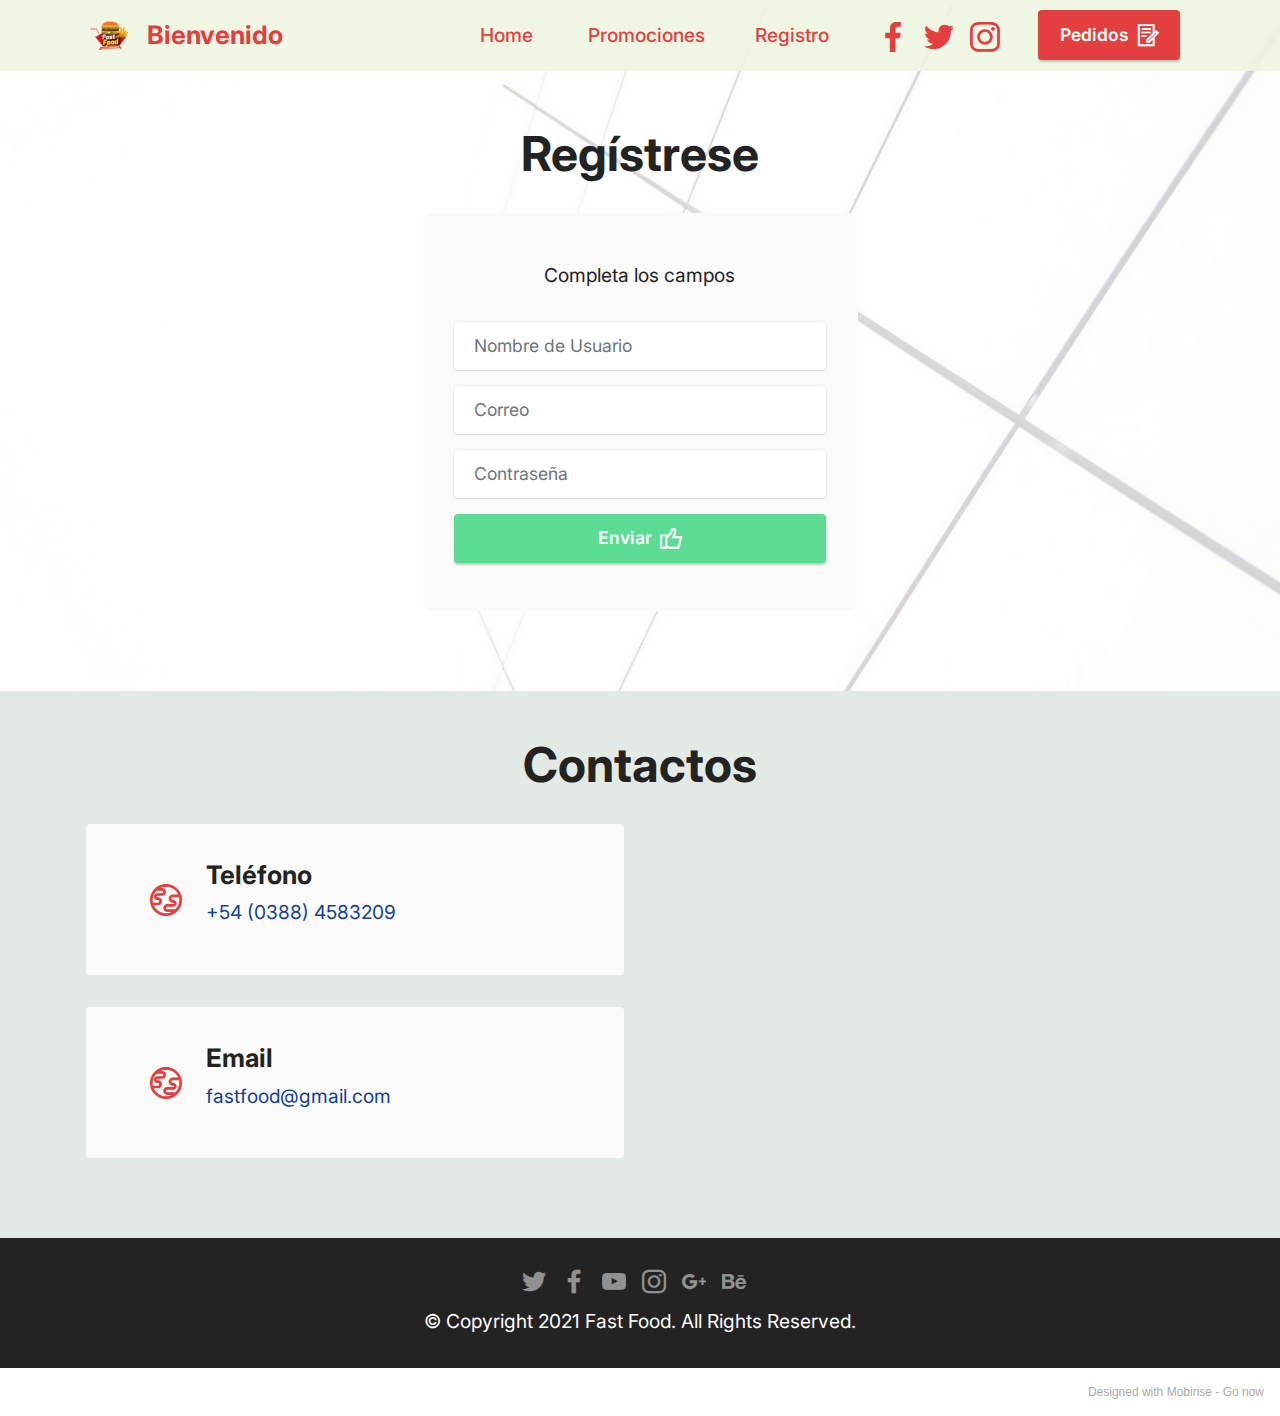
==== commit 0c745599: "Add files via upload" ====
--- a/page2.html
+++ b/page2.html
@@ -38,6 +38,18 @@
 
   gtag('config', 'G-RND6JES4FY');
 </script>
+
+<!-- Hotjar Tracking Code for https://cintiiak.github.io/SWVentaComidas/ -->
+<script>
+    (function(h,o,t,j,a,r){
+        h.hj=h.hj||function(){(h.hj.q=h.hj.q||[]).push(arguments)};
+        h._hjSettings={hjid:2703751,hjsv:6};
+        a=o.getElementsByTagName('head')[0];
+        r=o.createElement('script');r.async=1;
+        r.src=t+h._hjSettings.hjid+j+h._hjSettings.hjsv;
+        a.appendChild(r);
+    })(window,document,'https://static.hotjar.com/c/hotjar-','.js?sv=');
+</script>
 <!-- /Analytics -->
 
 
@@ -97,7 +109,7 @@
         </div>
         <div class="row justify-content-center mt-4">
             <div class="col-lg-8 mx-auto mbr-form" data-form-type="formoid">
-                <form action="https://mobirise.eu/" method="POST" class="mbr-form form-with-styler mx-auto" data-form-title="Form Name"><input type="hidden" name="email" data-form-email="true" value="oVZ45Qp3/94Ou9U3Fa0RYcpx2auJclo1XGQp8g01I5dkx7Rykt7BoQ/EfZlaPPcZ6q/HcVZMjAWebwOHrUAjY5+8nQXjqtDBoZ7ks1HQFrEji3vQmMAa06eVKlvoMLmS">
+                <form action="https://mobirise.eu/" method="POST" class="mbr-form form-with-styler mx-auto" data-form-title="Form Name"><input type="hidden" name="email" data-form-email="true" value="hXJA7SG3iPya4SDjh2NAlevMZSMi/rATwKa3JXua6GcGdt80Aw0WZwv8J+nr8hldMUiV/yqIdSTz3LgwpYN+j0EfwyoPKEOXQMoCom5HRs2zw05wJppLmkfPV7IMi3+w">
                     <p class="mbr-text mbr-fonts-style align-center mb-4 display-7">&nbsp;Completa los campos&nbsp;</p>
                     <div class="row">
                         <div hidden="hidden" data-form-alert="" class="alert alert-success col-12">Thanks for filling
@@ -213,7 +225,7 @@
             </div>
         </div>
     </div>
-</section><section style="background-color: #fff; font-family: -apple-system, BlinkMacSystemFont, 'Segoe UI', 'Roboto', 'Helvetica Neue', Arial, sans-serif; color:#aaa; font-size:12px; padding: 0; align-items: center; display: flex;"><a href="https://mobirise.site/y" style="flex: 1 1; height: 3rem; padding-left: 1rem;"></a><p style="flex: 0 0 auto; margin:0; padding-right:1rem;">How to make a site - <a href="https://mobirise.site/x" style="color:#aaa;">Read more</a></p></section><script src="assets/bootstrap/js/bootstrap.bundle.min.js"></script>  <script src="assets/smoothscroll/smooth-scroll.js"></script>  <script src="assets/ytplayer/index.js"></script>  <script src="assets/dropdown/js/navbar-dropdown.js"></script>  <script src="assets/theme/js/script.js"></script>  <script src="assets/formoid/formoid.min.js"></script>  
+</section><section style="background-color: #fff; font-family: -apple-system, BlinkMacSystemFont, 'Segoe UI', 'Roboto', 'Helvetica Neue', Arial, sans-serif; color:#aaa; font-size:12px; padding: 0; align-items: center; display: flex;"><a href="https://mobirise.site/w" style="flex: 1 1; height: 3rem; padding-left: 1rem;"></a><p style="flex: 0 0 auto; margin:0; padding-right:1rem;">Designed with Mobirise - <a href="https://mobirise.site/l" style="color:#aaa;">Go now</a></p></section><script src="assets/bootstrap/js/bootstrap.bundle.min.js"></script>  <script src="assets/smoothscroll/smooth-scroll.js"></script>  <script src="assets/ytplayer/index.js"></script>  <script src="assets/dropdown/js/navbar-dropdown.js"></script>  <script src="assets/theme/js/script.js"></script>  <script src="assets/formoid/formoid.min.js"></script>  
   
   
  <div id="scrollToTop" class="scrollToTop mbr-arrow-up"><a style="text-align: center;"><i class="mbr-arrow-up-icon mbr-arrow-up-icon-cm cm-icon cm-icon-smallarrow-up"></i></a></div>
